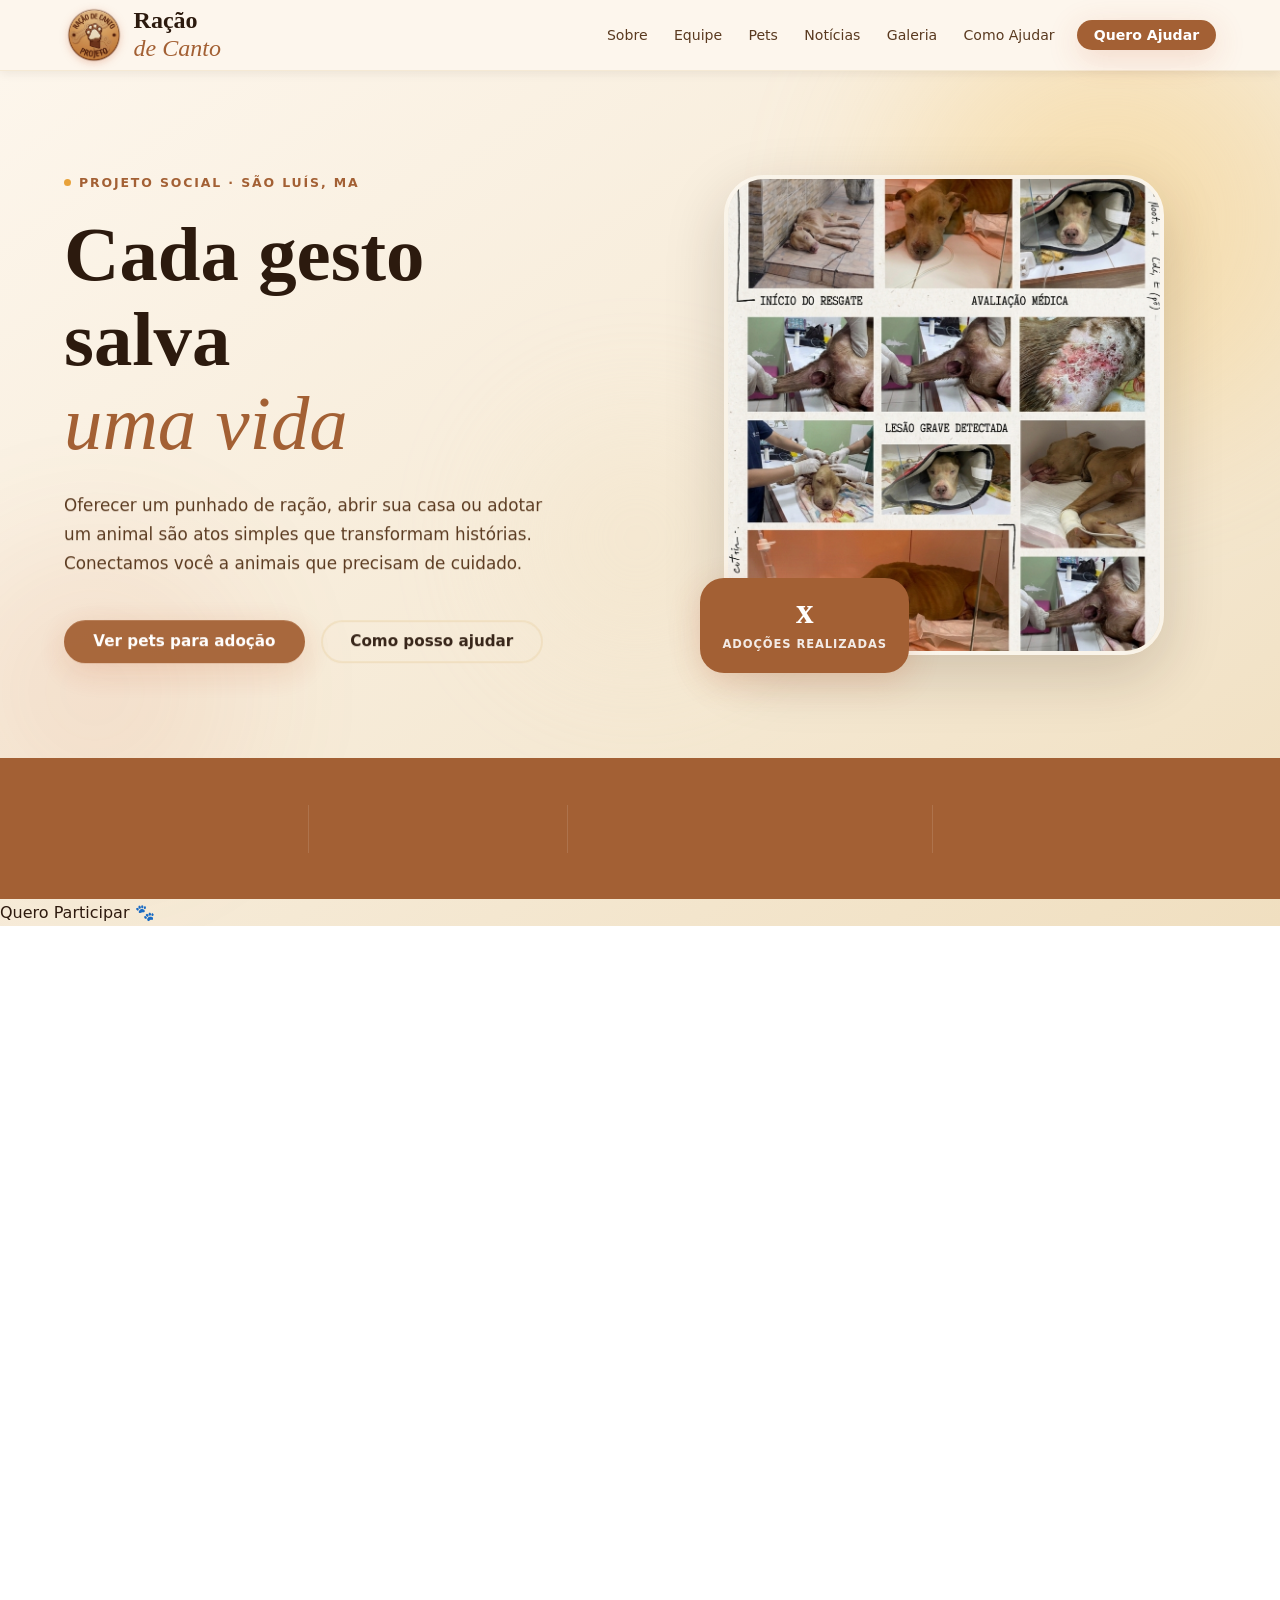
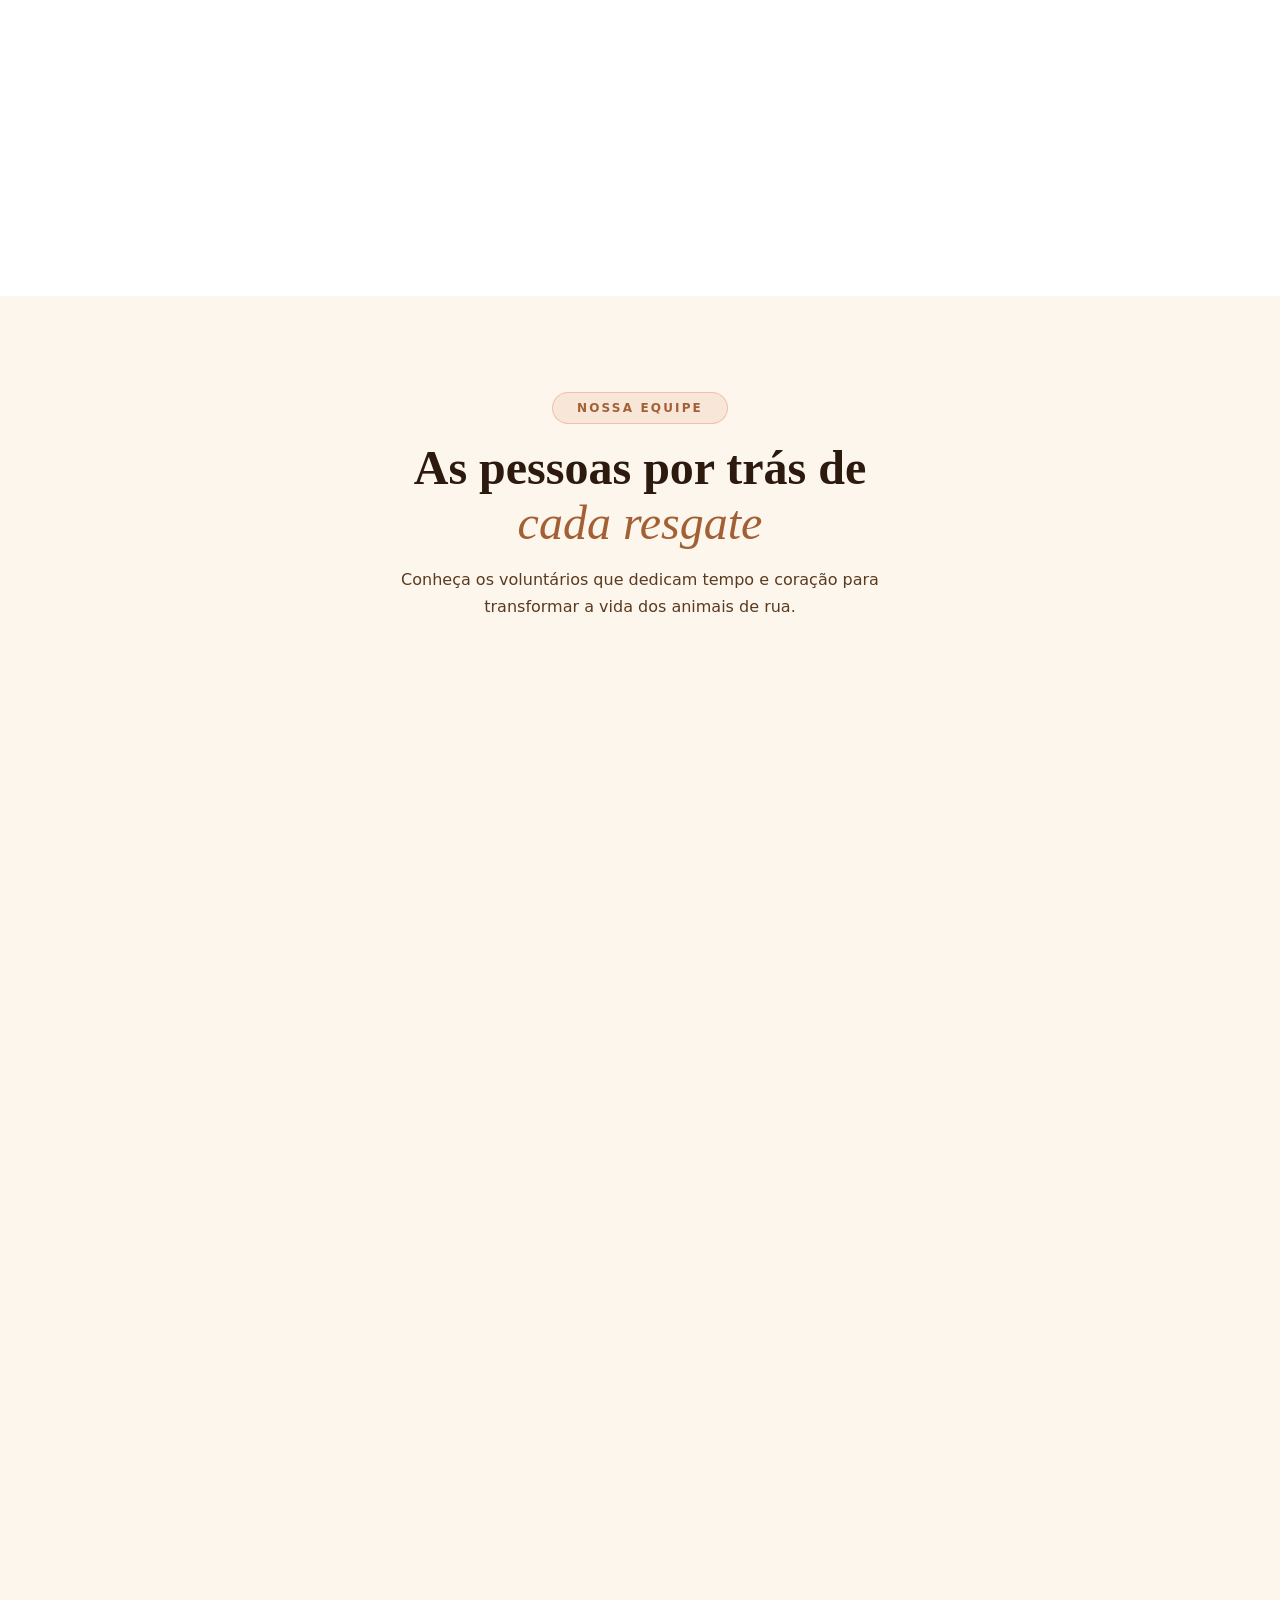
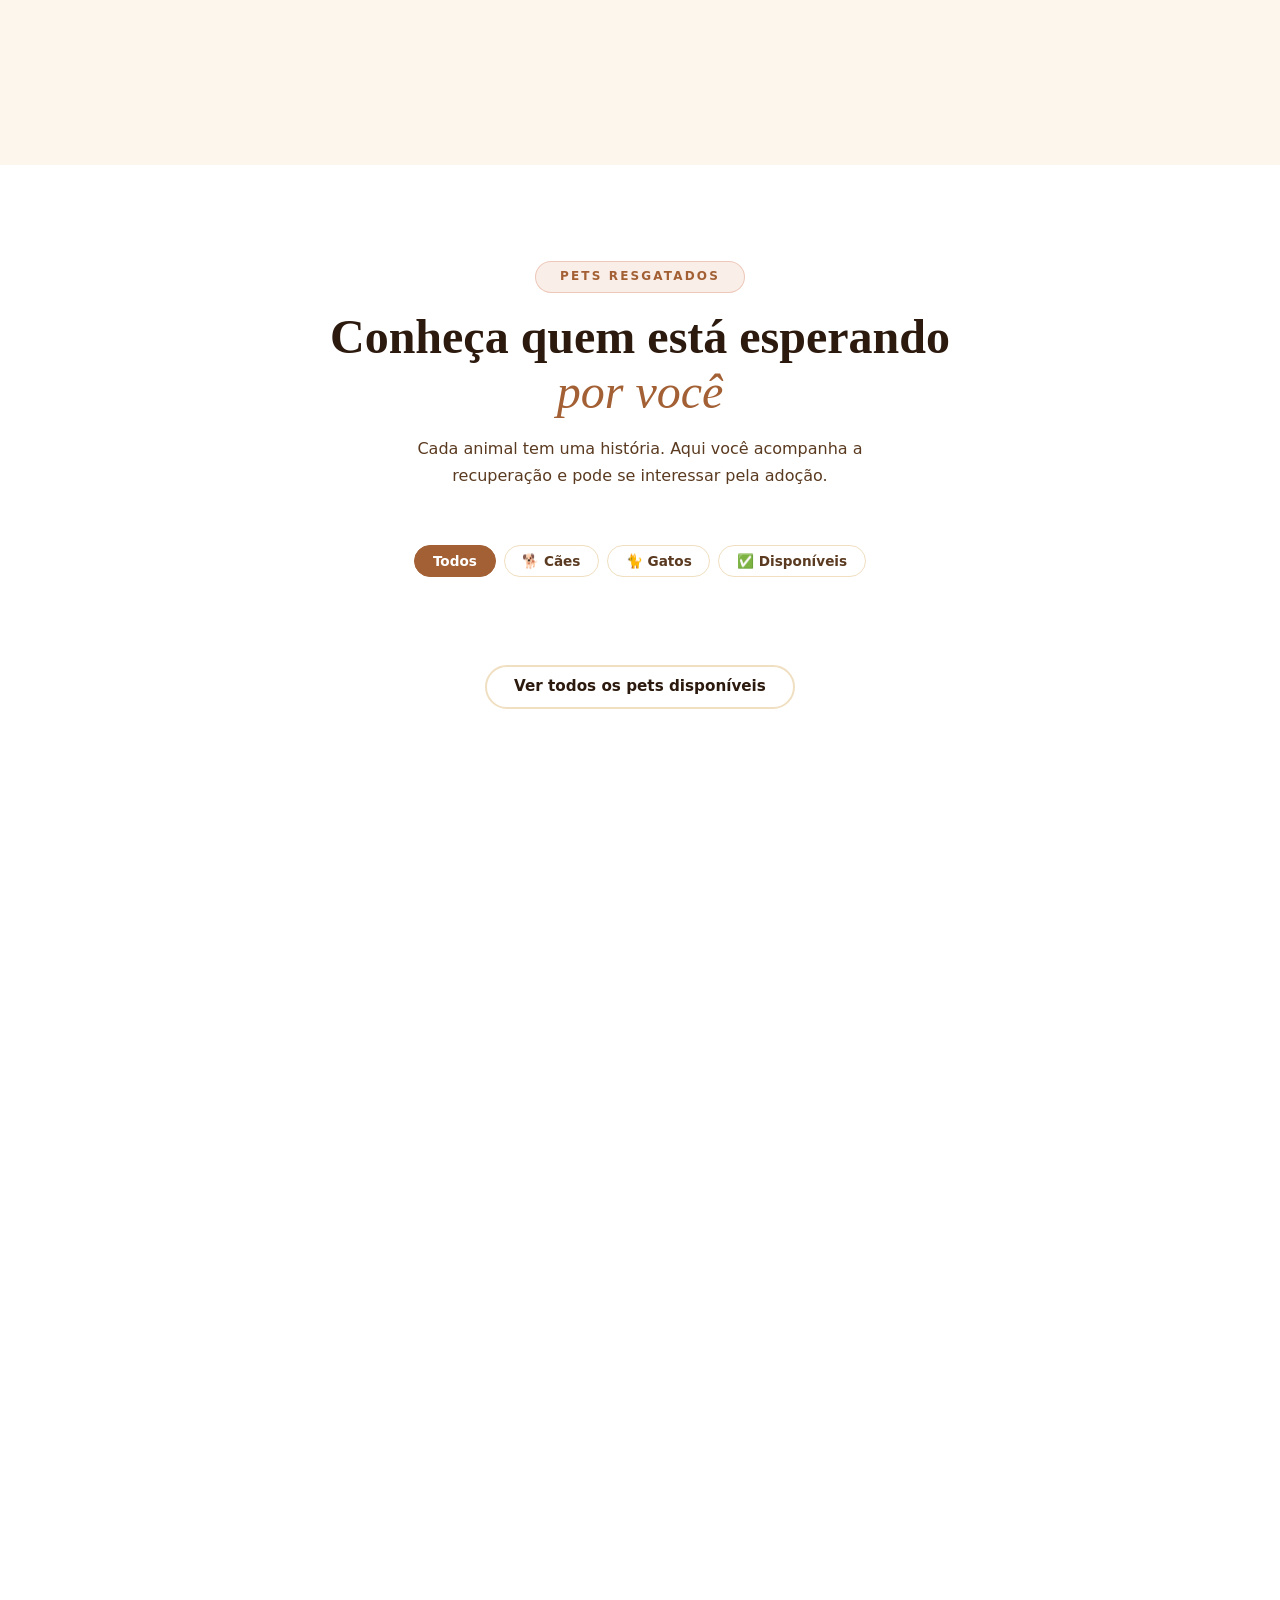
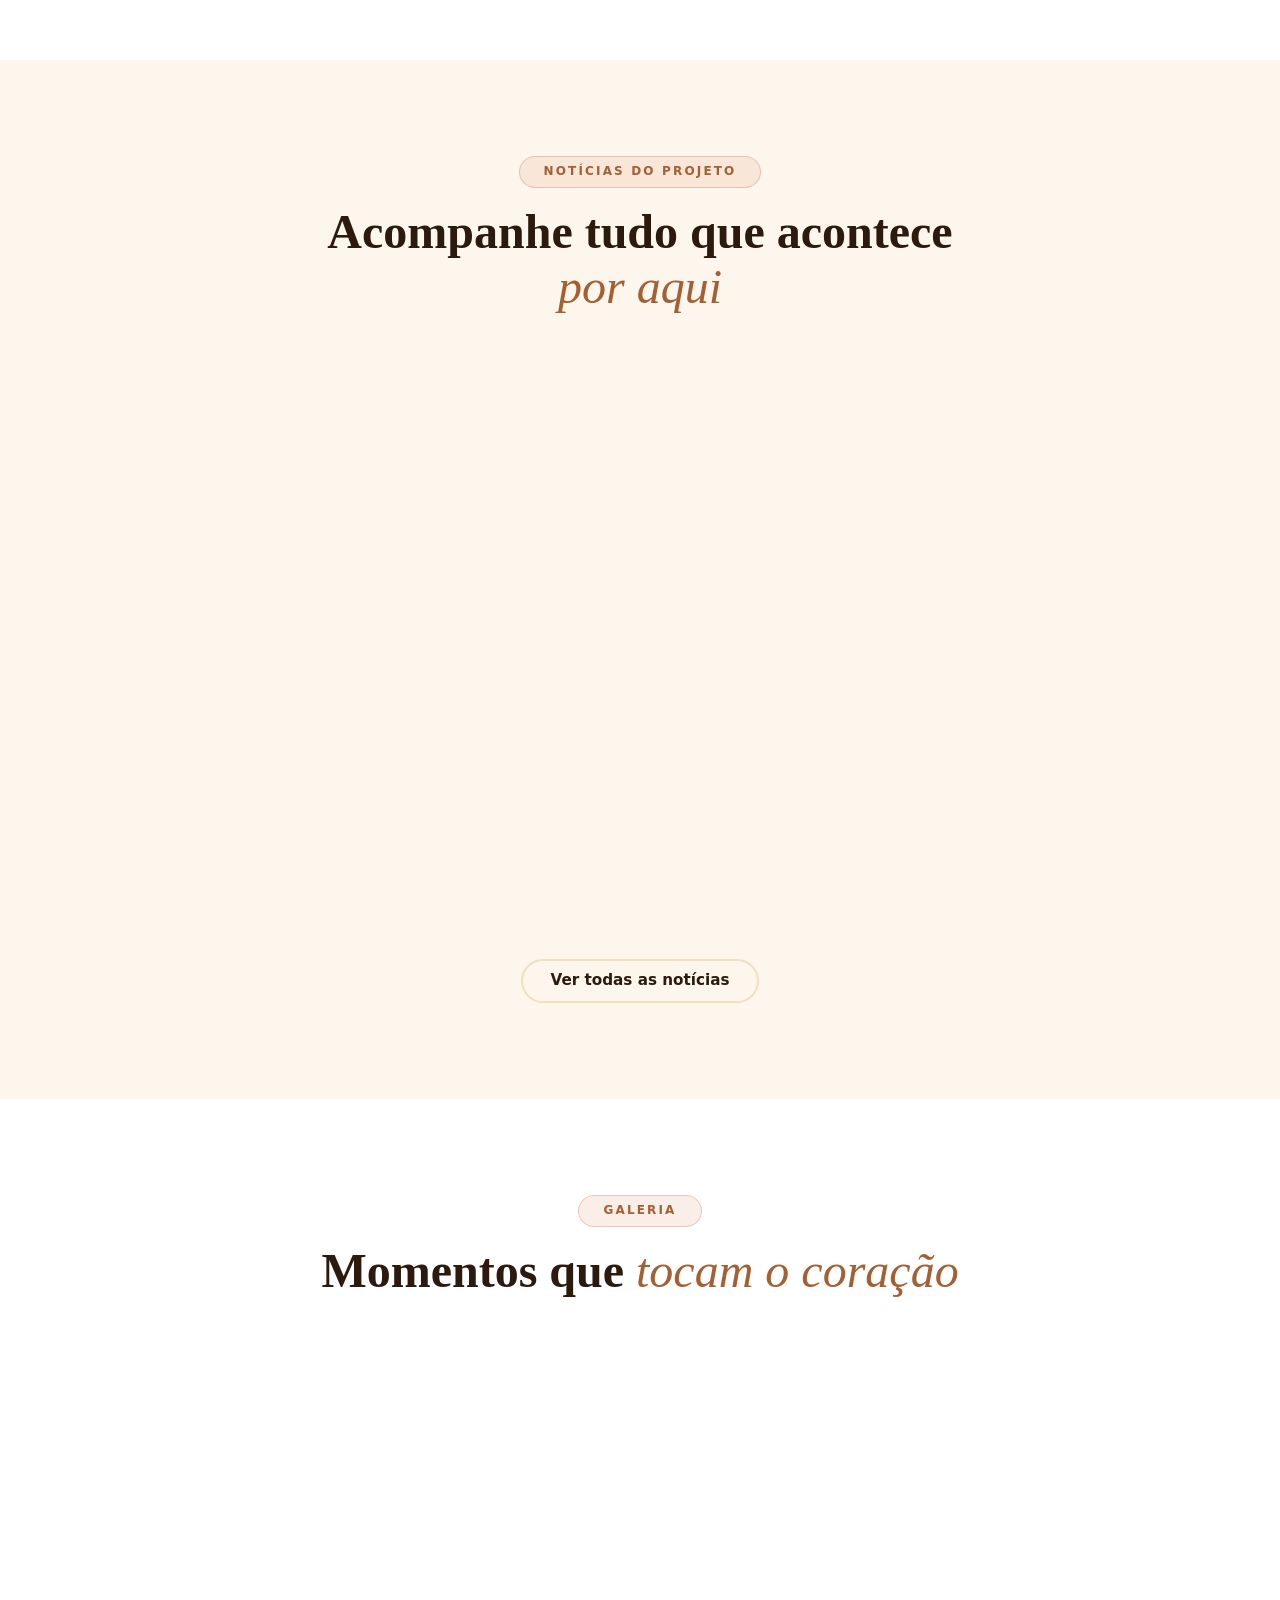
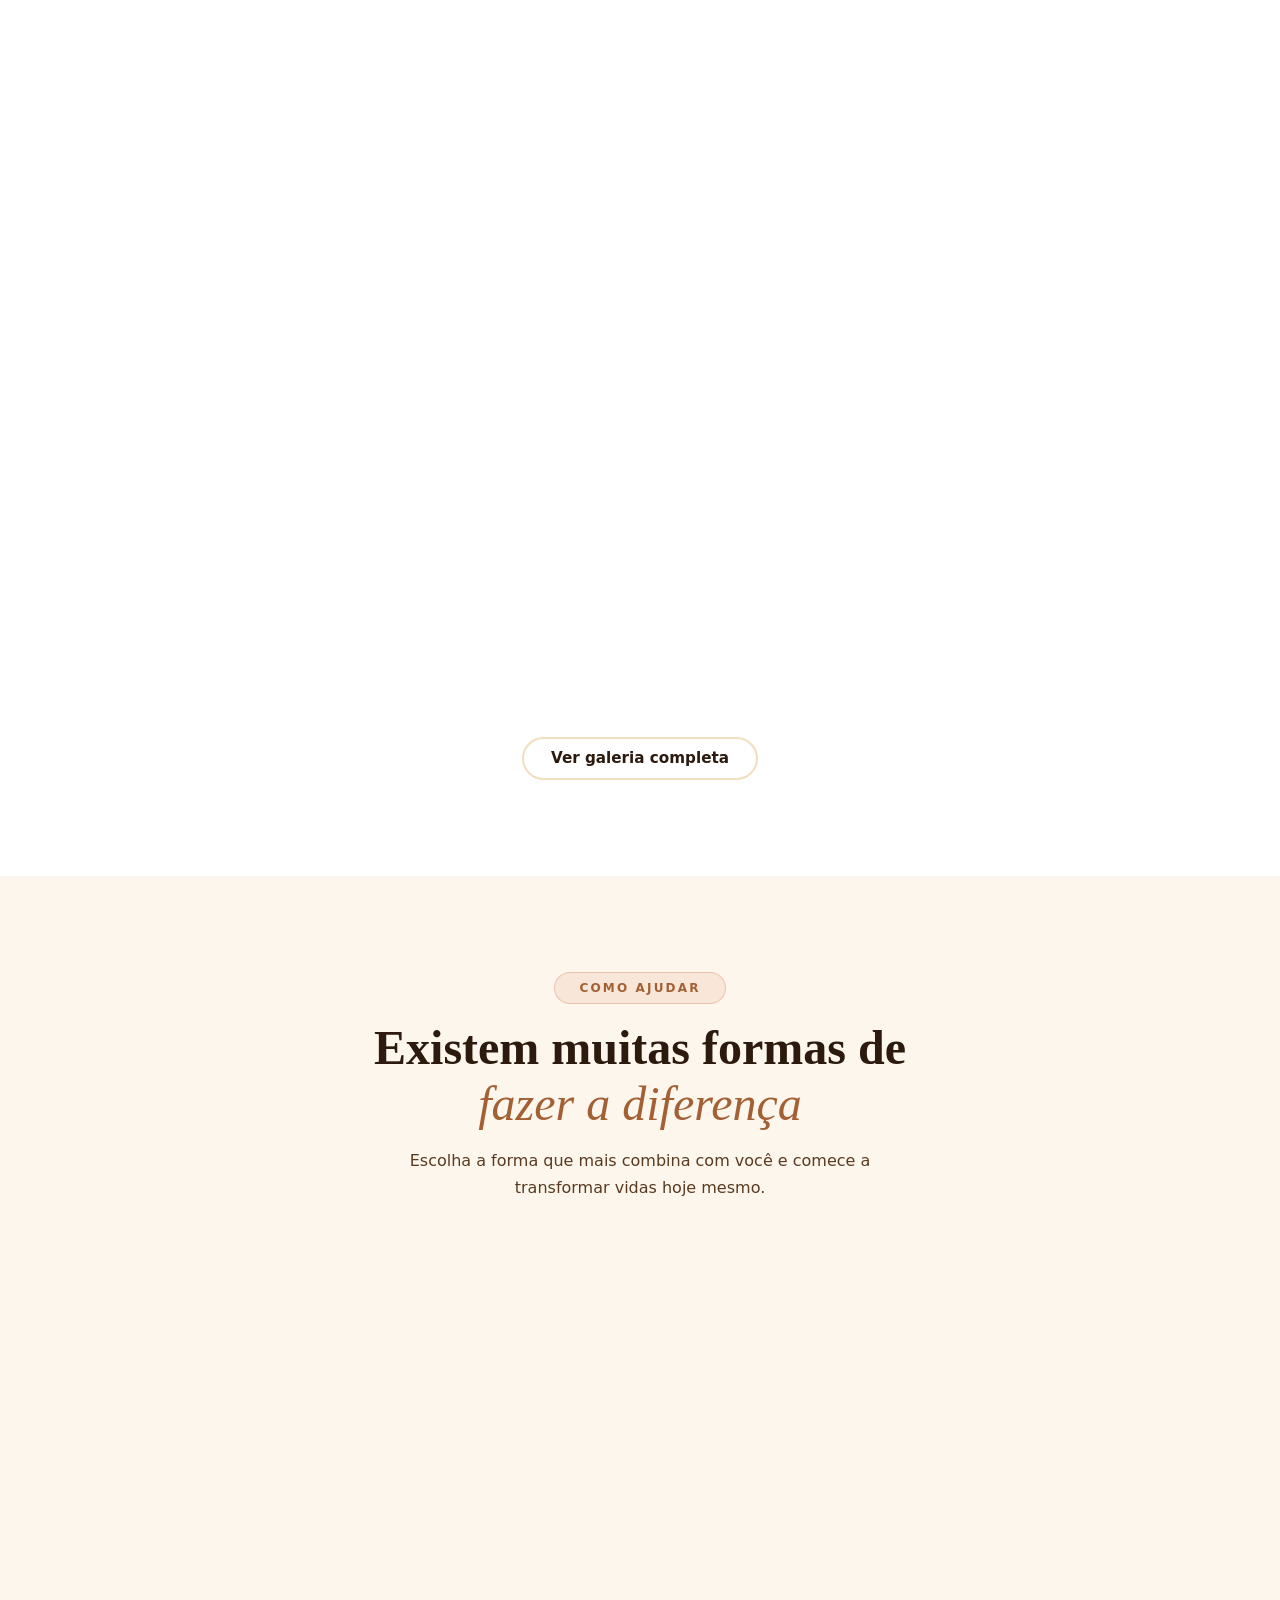
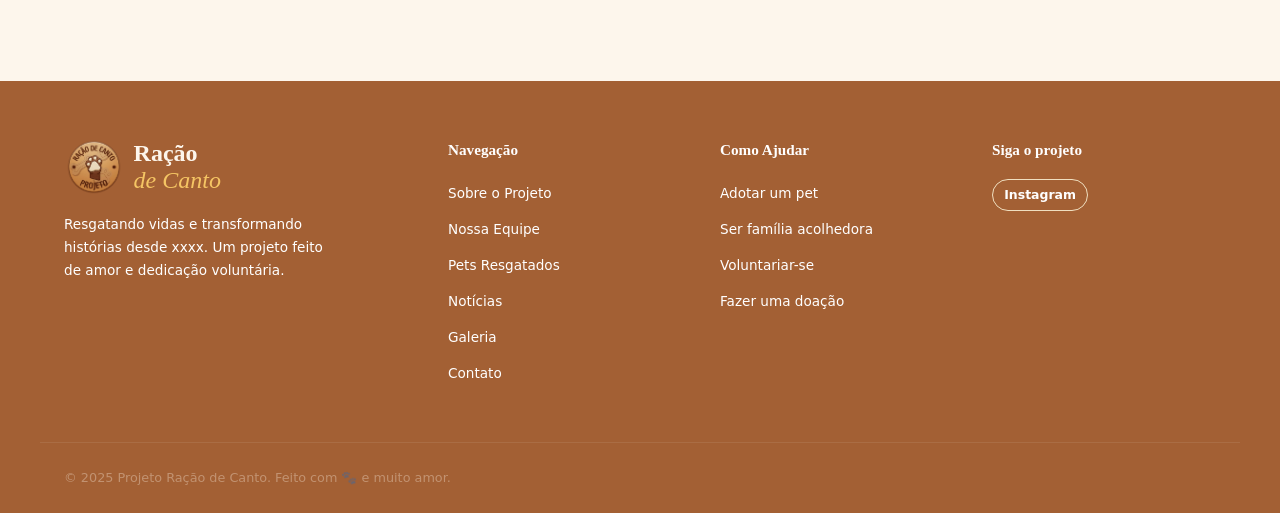
==== Ração de Canto/index.html @ 5360e0c0 "Adição página Rifas" ====
<!doctype html>
<html lang="pt-BR">
  <head>
    <meta charset="UTF-8" />
    <meta name="viewport" content="width=device-width, initial-scale=1.0" />
    <meta
      name="description"
      content="Projeto Ração de Canto — resgatando vidas, um pet de cada vez. Acompanhe os animais resgatados e saiba como ajudar."
    />
    <title>Ração de Canto — Resgatando Vidas</title>

    <meta
      http-equiv="Content-Security-Policy"
      content="
      default-src 'self';
      script-src  'self';
      style-src   'self' https://fonts.googleapis.com;
      font-src    https://fonts.gstatic.com;
      img-src     'self' data: blob:;
      connect-src 'none';
      object-src  'none';
      base-uri    'self';
      form-action 'self';
    "
    />
    <meta http-equiv="X-Frame-Options" content="DENY" />
    <meta http-equiv="X-Content-Type-Options" content="nosniff" />
    <meta name="referrer" content="strict-origin-when-cross-origin" />

    <link rel="preconnect" href="https://fonts.googleapis.com" />
    <link rel="preconnect" href="https://fonts.gstatic.com" crossorigin />
    <link
      href="https://fonts.googleapis.com/css2?family=Fraunces:ital,opsz,wght@0,9..144,300;0,9..144,700;0,9..144,900;1,9..144,700&family=Nunito:wght@300;400;500;600;700&display=swap"
      rel="stylesheet"
    />
    <link rel="stylesheet" href="/Ração de Canto/css/Style.css" />
  </head>
  <body>
    <!-- HEADER -->
    <header class="site-header" id="site-header">
      <div class="container header-inner">
        <a href="#inicio" class="logo" aria-label="Ração de Canto — início">
         <img src="/Ração de Canto/assets/images/Logo.png" alt="" class="logo-paw">
          <span class="logo-text">Ração<em>de Canto</em></span>
        </a>

        <nav
          class="nav-primary"
          id="nav-primary"
          aria-label="Navegação principal"
        >
          <ul class="nav-list">
            <li><a href="#sobre" class="nav-link">Sobre</a></li>
            <li><a href="#equipe" class="nav-link">Equipe</a></li>
            <li><a href="#pets" class="nav-link">Pets</a></li>
            <li><a href="#noticias" class="nav-link">Notícias</a></li>
            <li><a href="#galeria" class="nav-link">Galeria</a></li>
            <li><a href="#ajudar" class="nav-link">Como Ajudar</a></li>
            <li>
              <a href="https://wa.link/9vu6ym" class="nav-link nav-link--cta">Quero Ajudar</a>
            </li>
          </ul>
        </nav>

        <button
          class="nav-toggle"
          aria-label="Abrir menu"
          aria-expanded="false"
          aria-controls="nav-primary"
        >
          <span></span><span></span><span></span>
        </button>
      </div>
    </header>

    <main>
      <!-- HERO -->
      <section class="hero" id="inicio" aria-labelledby="hero-title">
        <div class="hero-bg-shapes" aria-hidden="true">
          <div class="bg-blob bg-blob--1"></div>
          <div class="bg-blob bg-blob--2"></div>
          <div class="bg-blob bg-blob--3"></div>
        </div>

        <div class="container hero-layout">
          <div class="hero-text">
            <span class="hero-eyebrow">
              <span class="eyebrow-dot" aria-hidden="true"></span>
              Projeto Social · São Luís, MA
            </span>
            <h1 class="hero-title" id="hero-title">
              Cada gesto<br />salva <em>uma vida</em>
            </h1>
            <p class="hero-desc">
              Oferecer um punhado de ração, abrir sua casa ou adotar um animal
              são atos simples que transformam histórias. Conectamos você a
              animais que precisam de cuidado.
            </p>
            <div class="hero-actions">
              <a href="#pets" class="btn btn--primary">Ver pets para adoção</a>
              <a href="#ajudar" class="btn btn--outline">Como posso ajudar</a>
            </div>
          </div>

          <div class="hero-visual" aria-hidden="true">
            <div class="hero-img-frame">
              <img
                src="/Ração de Canto/assets/images/Pet/Fiel.png"
                alt=""
                class="hero-img"
                role="presentation"
              />
              <div class="hero-img-badge">
                <span class="badge-number">x</span>
                <span class="badge-label">adoções realizadas</span>
              </div>
            </div>
          </div>
        </div>

        <div class="hero-stats-bar">
          <div
            class="container stats-row"
            role="list"
            aria-label="Estatísticas do projeto"
          >
            <div class="stat-item" role="listitem">
              <span class="stat-number" data-value="x">x</span>
              <span class="stat-label">Resgatados</span>
            </div>
            <div class="stat-sep" aria-hidden="true"></div>
            <div class="stat-item" role="listitem">
              <span class="stat-number" data-value="x">x</span>
              <span class="stat-label">Adotados</span>
            </div>
            <div class="stat-sep" aria-hidden="true"></div>
            <div class="stat-item" role="listitem">
              <span class="stat-number" data-value="x">x</span>
              <span class="stat-label">Famílias acolhedoras</span>
            </div>
            <div class="stat-sep" aria-hidden="true"></div>
            <div class="stat-item" role="listitem">
              <span class="stat-number" data-value="x">x</span>
              <span class="stat-label">Anos de projeto</span>
            </div>
          </div>
        </div>
        <a href="/Ração de Canto/raffle/index.html" 
   style="
     display: inline-block;
     background: #a36034;
     color: #ffffff;
     padding: 0.8em 1.6em;
     border-radius: 999px;
     font-family: sans-serif;
     font-size: 0.95rem;
     font-weight: 700;
     text-decoration: none;
     text-align: center;
     box-shadow: 0 4px 14px rgba(163, 96, 52, 0.35);
     transition: all 0.2s ease;
   "
   onmouseover="this.style.transform='translateY(-2px)'; this.style.boxShadow='0 6px 18px rgba(163, 96, 52, 0.45)'"
   onmouseout="this.style.transform='translateY(0)'; this.style.boxShadow='0 4px 14px rgba(163, 96, 52, 0.35)'"
>
  Quero Participar 🐾
</a>
      </section>

      <!-- SOBRE -->
      <section class="sobre section" id="sobre" aria-labelledby="sobre-titulo">
        <div class="container sobre-grid">
          <div class="sobre-media" aria-hidden="true">
            <div class="media-stack">
              <div class="media-card media-card--main">
                <img
                  src="/Ração de Canto/assets/images/Pet/Galeria/Fiel repousando.jpeg"
                  alt=""
                  role="presentation"
                  class="media-img"
                />
              </div>
              <div class="media-card media-card--secondary">
                <img
                  src="/Ração de Canto/assets/images/Pet/Galeria/Fiel de protetor de pescoço.jpeg"
                  alt=""
                  role="presentation"
                  class="media-img"
                />
              </div>
              <div class="media-float-badge">
                <span>🐾</span>
                <span>Desde xxxx</span>
              </div>
            </div>
          </div>

          <div class="sobre-content">
            <span class="section-label mobile">Sobre o Projeto</span>
            <h2 class="section-title" id="sobre-titulo">
              Nascemos de um canto da rua,<br /><em>crescemos pelo amor</em>
            </h2>
            <p class="sobre-text">
              O Ração de Canto surgiu em xxxx quando um grupo de jovens
              começou a alimentar animais abandonados nas ruas de São Luís. Com
              o tempo, o cuidado foi além da ração: vieram os resgates, os
              tratamentos veterinários e as campanhas de adoção.
            </p>

            <ul class="valores-list" aria-label="Nossos valores">
              <li class="valor-item">
                <div class="valor-icon" aria-hidden="true">🩺</div>
                <div>
                  <strong>Saúde em primeiro lugar</strong>
                  <p>
                    Todos os animais recebem vacinas, vermifugação e castração
                    antes da adoção.
                  </p>
                </div>
              </li>
              <li class="valor-item">
                <div class="valor-icon" aria-hidden="true">🏡</div>
                <div>
                  <strong>Adoção responsável</strong>
                  <p>
                    Triagem cuidadosa e acompanhamento pós-adoção por 30 dias.
                  </p>
                </div>
              </li>
              <li class="valor-item">
                <div class="valor-icon" aria-hidden="true">🤝</div>
                <div>
                  <strong>Comunidade unida</strong>
                  <p>
                    Trabalhamos junto à vizinhança para criar uma cultura de
                    respeito animal.
                  </p>
                </div>
              </li>
            </ul>
          </div>
        </div>
      </section>

      <!-- EQUIPE -->
      <section
        class="equipe section section--warm"
        id="equipe"
        aria-labelledby="equipe-titulo"
      >
        <div class="container">
          <header class="section-header">
            <span class="section-label">Nossa Equipe</span>
            <h2 class="section-title" id="equipe-titulo">
              As pessoas por trás de<br /><em>cada resgate</em>
            </h2>
            <p class="section-subtitle">
              Conheça os voluntários que dedicam tempo e coração para
              transformar a vida dos animais de rua.
            </p>
          </header>

          <div class="equipe-grid">
            <article class="membro-card">
              <div class="membro-img-wrap">
                <img
                  src="/Ração de Canto/assets/images/Members/Yasmin.jpg"
                  alt="Foto de Yasmin"
                  class="membro-img"
                />
                <div class="membro-role-tag">Fundadora &amp; Coordenadora</div>
              </div>
              <div class="membro-body">
                <h3 class="membro-nome">Yasmin Valéria</h3>
                <div class="membro-meta-row">
                  <span class="membro-chip">x anos</span>
                  <span class="membro-chip">x anos no projeto</span>
                </div>
                <p class="membro-historia">
                  Lorem ipsum dolor sit amet consectetur, adipisicing elit. Odit corporis perferendis maiores expedita.
                </p>
              </div>
            </article>

            <article class="membro-card">
              <div class="membro-img-wrap">
                <img
                  src="/Ração de Canto/assets/images/Members/Foto - Juan.png"
                  alt="Foto de Juan "
                  class="membro-img"
                />
                <div class="membro-role-tag">Papel no projeto</div>
              </div>
              <div class="membro-body">
                <h3 class="membro-nome">Juan</h3>
                <div class="membro-meta-row">
                  <span class="membro-chip">x anos</span>
                  <span class="membro-chip">x anos no projeto</span>
                </div>
                <p class="membro-historia">
                  Lorem ipsum dolor sit amet consectetur, adipisicing elit. Odit corporis perferendis maiores expedita.
                </p>
              </div>
            </article>

            <article class="membro-card">
              <div class="membro-img-wrap">
                <img
                  src="/Ração de Canto/assets/images/Members/Juliana Campelo.jpg"
                  alt="Foto de Juliana Campêlo"
                  class="membro-img"
                />
                <div class="membro-role-tag">Papel no projeto</div>
              </div>
              <div class="membro-body">
                <h3 class="membro-nome">Juliana Campêlo</h3>
                <div class="membro-meta-row">
                  <span class="membro-chip">x anos</span>
                  <span class="membro-chip">x anos no projeto</span>
                </div>
                <p class="membro-historia">
                  Lorem ipsum dolor sit amet consectetur, adipisicing elit. Odit corporis perferendis maiores expedita.
                </p>
              </div>
            </article>

            <article class="membro-card">
              <div class="membro-img-wrap">
                <img
                  src="/Ração de Canto/assets/images/Members/Foto - Kauan - Dev.jpg"
                  alt="Foto de Kauan"
                  class="membro-img"
                />
                <div class="membro-role-tag">
                  Papel no projeto
                </div>
              </div>
              <div class="membro-body">
                <h3 class="membro-nome">Kauan Barateli</h3>
                <div class="membro-meta-row">
                  <span class="membro-chip">23 anos</span>
                  <span class="membro-chip">2 meses no projeto</span>
                </div>
                <p class="membro-historia">
                  Lorem ipsum dolor sit amet consectetur, adipisicing elit. Odit corporis perferendis maiores expedita.
                </p>
              </div>
            </article>
          </div>
        </div>
      </section>

      <!-- PETS -->
      <section class="pets section" id="pets" aria-labelledby="pets-titulo">
        <div class="container">
          <header class="section-header">
            <span class="section-label">Pets Resgatados</span>
            <h2 class="section-title" id="pets-titulo">
              Conheça quem está esperando<br /><em>por você</em>
            </h2>
            <p class="section-subtitle">
              Cada animal tem uma história. Aqui você acompanha a recuperação e
              pode se interessar pela adoção.
            </p>
          </header>

          <div
            class="pets-filter"
            role="group"
            aria-label="Filtrar por espécie"
          >
            <button class="filter-btn filter-btn--active" data-filter="todos">
              Todos
            </button>
            <button class="filter-btn" data-filter="caes">🐕 Cães</button>
            <button class="filter-btn" data-filter="gatos">🐈 Gatos</button>
            <button class="filter-btn" data-filter="disponiveis">
              ✅ Disponíveis
            </button>
          </div>

          <ul class="pets-grid" aria-label="Lista de pets">
            <li class="pet-card" data-especie="caes" data-status="disponivel">
              <div class="pet-img-wrap">
                <img
                  src="/Ração de Canto/assets/images/Pet/Foto Pétala.png"
                  alt="Tobias, cão disponível para adoção"
                  class="pet-img"
                />
                <span class="pet-badge pet-badge--disponivel">Disponível</span>
              </div>
              <div class="pet-body">
                <div class="pet-header-row">
                  <h3 class="pet-name">Pétala</h3>
                  <span class="pet-emoji" aria-hidden="true">🐕</span>
                </div>
                <dl class="pet-meta">
                  <div>
                    <dt>Raça</dt>
                    <dd>Pitbull</dd>
                  </div>
                  <div>
                    <dt>Idade</dt>
                    <dd>~5 anos</dd>
                  </div>
                  <div>
                    <dt>Resgatado</dt>
                    <dd>Jan 2025</dd>
                  </div>
                </dl>
                <p class="pet-story">
                  Essa é a Pétala, uma cachorrinha de 4 anos cheia de amor para dar! 
                  <br>
                  <br>
                  Ela já é castrada, vacinada e super dócil, só precisa de um lar temporário ou, melhor ainda, uma adoção responsável e cheia de carinho! 
                  <br>
                  <br>
                  Ela tem leishmaniose, mas isso não impede que ela tenha uma vida normal. A doença é tratável e, com a medicação diária que ela toma super bem junto com a ração, Pétala pode viver feliz e saudável! 
                  <br>
                  <br>
                  Ela não se dá bem com gatos, mas, tirando isso, é uma companheira incrível, tranquila e que só quer amor e atenção!
                </p>
                <a href="https://wa.link/9vu6ym" class="btn btn--primary btn--small"
                  >Quero adotar</a
                >
              </div>
            </li>
<!--
            <li class="pet-card" data-especie="gatos" data-status="acolhimento">
              <div class="pet-img-wrap">
                <img
                  src="broken-image.jpg"
                  alt="Mimi, gata em acolhimento"
                  class="pet-img"
                />
                <span class="pet-badge pet-badge--acolhimento"
                  >Em acolhimento</span
                >
              </div>
              <div class="pet-body">
                <div class="pet-header-row">
                  <h3 class="pet-name">Mimi</h3>
                  <span class="pet-emoji" aria-hidden="true">🐈</span>
                </div>
                <dl class="pet-meta">
                  <div>
                    <dt>Raça</dt>
                    <dd>Siamesa mix</dd>
                  </div>
                  <div>
                    <dt>Idade</dt>
                    <dd>~4 anos</dd>
                  </div>
                  <div>
                    <dt>Resgatada</dt>
                    <dd>Fev 2025</dd>
                  </div>
                </dl>
                <p class="pet-story">
                  Mimi foi resgatada de um apartamento abandonado com mais cinco
                  gatos. Está em tratamento e em breve estará pronta para
                  adoção.
                </p>
                <a href="#contato" class="btn btn--outline btn--small"
                  >Acompanhar</a
                >
              </div>
            </li>

            <li class="pet-card" data-especie="caes" data-status="disponivel">
              <div class="pet-img-wrap">
                <img
                  src="broken-image.jpg"
                  alt="Pitanga, cadela disponível para adoção"
                  class="pet-img"
                />
                <span class="pet-badge pet-badge--disponivel">Disponível</span>
              </div>
              <div class="pet-body">
                <div class="pet-header-row">
                  <h3 class="pet-name">Pitanga</h3>
                  <span class="pet-emoji" aria-hidden="true">🐕</span>
                </div>
                <dl class="pet-meta">
                  <div>
                    <dt>Raça</dt>
                    <dd>Pitbull mix</dd>
                  </div>
                  <div>
                    <dt>Idade</dt>
                    <dd>~3 anos</dd>
                  </div>
                  <div>
                    <dt>Resgatada</dt>
                    <dd>Mar 2025</dd>
                  </div>
                </dl>
                <p class="pet-story">
                  Pitanga passou por cirurgia e se recuperou muito bem. É dócil,
                  ama crianças e adora brincar.
                </p>
                <a href="#contato" class="btn btn--primary btn--small"
                  >Quero adotar</a
                >
              </div>
            </li>

            <li class="pet-card" data-especie="gatos" data-status="adotado">
              <div class="pet-img-wrap">
                <img
                  src="broken-image.jpg"
                  alt="Freud, gato adotado"
                  class="pet-img"
                />
                <span class="pet-badge pet-badge--adotado">Adotado 🎉</span>
              </div>
              <div class="pet-body">
                <div class="pet-header-row">
                  <h3 class="pet-name">Freud</h3>
                  <span class="pet-emoji" aria-hidden="true">🐈</span>
                </div>
                <dl class="pet-meta">
                  <div>
                    <dt>Raça</dt>
                    <dd>Persa mix</dd>
                  </div>
                  <div>
                    <dt>Idade</dt>
                    <dd>~6 anos</dd>
                  </div>
                  <div>
                    <dt>Adotado</dt>
                    <dd>Abr 2025</dd>
                  </div>
                </dl>
                <p class="pet-story">
                  Freud ficou 4 meses em acolhimento. Encontrou uma família
                  incrível e hoje manda fotos todo mês.
                </p>
                <a href="#noticias" class="btn btn--outline btn--small"
                  >Ver história</a
                >
              </div>
            </li>

            <li class="pet-card" data-especie="caes" data-status="acolhimento">
              <div class="pet-img-wrap">
                <img
                  src="broken-image.jpg"
                  alt="Bolinha, cão em acolhimento"
                  class="pet-img"
                />
                <span class="pet-badge pet-badge--acolhimento"
                  >Em acolhimento</span
                >
              </div>
              <div class="pet-body">
                <div class="pet-header-row">
                  <h3 class="pet-name">Bolinha</h3>
                  <span class="pet-emoji" aria-hidden="true">🐕</span>
                </div>
                <dl class="pet-meta">
                  <div>
                    <dt>Raça</dt>
                    <dd>Lhasa mix</dd>
                  </div>
                  <div>
                    <dt>Idade</dt>
                    <dd>~1 ano</dd>
                  </div>
                  <div>
                    <dt>Resgatado</dt>
                    <dd>Mai 2025</dd>
                  </div>
                </dl>
                <p class="pet-story">
                  Filhote resgatado durante uma chuva forte. Está crescendo
                  feliz na casa da família acolhedora.
                </p>
                <a href="#contato" class="btn btn--outline btn--small"
                  >Acompanhar</a
                >
              </div>
            </li>

            <li class="pet-card" data-especie="gatos" data-status="disponivel">
              <div class="pet-img-wrap">
                <img
                  src="broken-image.jpg"
                  alt="Nina, gata disponível para adoção"
                  class="pet-img"
                />
                <span class="pet-badge pet-badge--disponivel">Disponível</span>
              </div>
              <div class="pet-body">
                <div class="pet-header-row">
                  <h3 class="pet-name">Nina</h3>
                  <span class="pet-emoji" aria-hidden="true">🐈</span>
                </div>
                <dl class="pet-meta">
                  <div>
                    <dt>Raça</dt>
                    <dd>SRD</dd>
                  </div>
                  <div>
                    <dt>Idade</dt>
                    <dd>~5 anos</dd>
                  </div>
                  <div>
                    <dt>Resgatada</dt>
                    <dd>Jun 2025</dd>
                  </div>
                </dl>
                <p class="pet-story">
                  Nina é tímida, mas muito carinhosa com quem conquista sua
                  confiança. Ideal para um lar tranquilo.
                </p>
                <a href="#contato" class="btn btn--primary btn--small"
                  >Quero adotar</a
                >
              </div>
            </li>
          </ul>
-->
          <div class="section-footer">
            <a href="#contato" class="btn btn--outline"
              >Ver todos os pets disponíveis</a
            >
          </div>
        </div>
      </section>

      <!-- NOTÍCIAS -->
      <section
        class="noticias section section--warm"
        id="noticias"
        aria-labelledby="noticias-titulo"
      >
        <div class="container">
          <header class="section-header">
            <span class="section-label">Notícias do Projeto</span>
            <h2 class="section-title" id="noticias-titulo">
              Acompanhe tudo que acontece<br /><em>por aqui</em>
            </h2>
          </header>

          <div class="noticias-grid">
            <article class="noticia-card noticia-card--destaque">
              <div class="noticia-img-wrap">
                <img
                  src="broken-image.jpg"
                  alt="Feira de adoção de junho de 2025"
                  class="noticia-img"
                />
                <span class="noticia-tag">Evento</span>
              </div>
              <div class="noticia-body">
                <time class="noticia-data" datetime="2025-06-14"
                  >14 de junho de 2025</time
                >
                <h3 class="noticia-titulo">
                  Feira de Adoção de Junho reuniu mais de 300 pessoas e resultou
                  em 18 adoções
                </h3>
                <p class="noticia-resumo">
                  O evento realizado na Praça Central foi um sucesso! Com
                  música, food trucks pet-friendly e muito amor, 18 animais
                  encontraram seus lares definitivos em um único dia.
                </p>
                <a href="#" class="noticia-link"
                  >Leia mais <span aria-hidden="true">→</span></a
                >
              </div>
            </article>

            <div class="noticias-secundarias">
              <article class="noticia-card noticia-card--mini">
                <div class="noticia-img-wrap">
                  <img
                    src="broken-image.jpg"
                    alt="Castração em massa"
                    class="noticia-img"
                  />
                  <span class="noticia-tag">Saúde</span>
                </div>
                <div class="noticia-body">
                  <time class="noticia-data" datetime="2025-05-28"
                    >28 mai 2025</time
                  >
                  <h3 class="noticia-titulo">
                    Mutirão de castração atende 40 animais em um fim de semana
                  </h3>
                  <a href="#" class="noticia-link"
                    >Leia mais <span aria-hidden="true">→</span></a
                  >
                </div>
              </article>

              <article class="noticia-card noticia-card--mini">
                <div class="noticia-img-wrap">
                  <img
                    src="broken-image.jpg"
                    alt="Voluntária com cachorro"
                    class="noticia-img"
                  />
                  <span class="noticia-tag">Voluntariado</span>
                </div>
                <div class="noticia-body">
                  <time class="noticia-data" datetime="2025-05-10"
                    >10 mai 2025</time
                  >
                  <h3 class="noticia-titulo">
                    Conheça Maria, a voluntária que acolheu 12 pets em dois anos
                  </h3>
                  <a href="#" class="noticia-link"
                    >Leia mais <span aria-hidden="true">→</span></a
                  >
                </div>
              </article>

              <article class="noticia-card noticia-card--mini">
                <div class="noticia-img-wrap">
                  <img
                    src="broken-image.jpg"
                    alt="Doação de ração"
                    class="noticia-img"
                  />
                  <span class="noticia-tag">Campanha</span>
                </div>
                <div class="noticia-body">
                  <time class="noticia-data" datetime="2025-04-22"
                    >22 abr 2025</time
                  >
                  <h3 class="noticia-titulo">
                    Campanha Dia da Terra arrecada 800 kg de ração para os
                    abrigos parceiros
                  </h3>
                  <a href="#" class="noticia-link"
                    >Leia mais <span aria-hidden="true">→</span></a
                  >
                </div>
              </article>
            </div>
          </div>

          <div class="section-footer">
            <a href="#" class="btn btn--outline">Ver todas as notícias</a>
          </div>
        </div>
      </section>

      <!-- GALERIA -->
      <section
        class="galeria section"
        id="galeria"
        aria-labelledby="galeria-titulo"
      >
        <div class="container">
          <header class="section-header">
            <span class="section-label">Galeria</span>
            <h2 class="section-title" id="galeria-titulo">
              Momentos que <em>tocam o coração</em>
            </h2>
          </header>

          <div class="galeria-grid">
            <figure class="galeria-item galeria-item--tall">
              <img
                src="/Ração de Canto/assets/images/Pet/Galeria/Foto Pétala.png"
                alt=""
                class="galeria-img"
                loading="lazy"
              />
            </figure>
            <figure class="galeria-item">
              <img
                src="/Ração de Canto/assets/images/Pet/Galeria/Fiel de protetor de pescoço.jpeg"
                alt=""
                class="galeria-img"
                loading="lazy"
              />
            </figure>
            <figure class="galeria-item">
              <img
                src="/Ração de Canto/assets/images/Pet/Galeria/Fiel descansando.jpg"
                alt=""
                class="galeria-img"
                loading="lazy"
              />
            </figure>
            <figure class="galeria-item galeria-item--wide">
              <img
                src="/Ração de Canto/assets/images/Pet/Galeria/Fiel repousando.jpeg"
                alt=""
                class="galeria-img"
                loading="lazy"
              />
            </figure>
            <figure class="galeria-item">
              <img
                src="/Ração de Canto/assets/images/Pet/Galeria/Foto Pétala - Descansando.jpg"
                alt=""
                class="galeria-img"
                loading="lazy"
              />
            </figure>
            <figure class="galeria-item">
              <img
                src="/Ração de Canto/assets/images/Pet/Galeria/Foto Pétala - Brincando.jpg"
                alt=""
                class="galeria-img"
                loading="lazy"
              />
            </figure>
          </div>

          <div class="section-footer">
            <a href="#" class="btn btn--outline">Ver galeria completa</a>
          </div>
        </div>
      </section>

      <!-- COMO AJUDAR -->
      <section
        class="ajudar section section--warm"
        id="ajudar"
        aria-labelledby="ajudar-titulo"
      >
        <div class="container">
          <header class="section-header">
            <span class="section-label">Como Ajudar</span>
            <h2 class="section-title" id="ajudar-titulo">
              Existem muitas formas de<br /><em>fazer a diferença</em>
            </h2>
            <p class="section-subtitle">
              Escolha a forma que mais combina com você e comece a transformar
              vidas hoje mesmo.
            </p>
          </header>

          <ul class="ajudar-grid">
            <li class="ajudar-card">
              <div class="ajudar-icon" aria-hidden="true">🏠</div>
              <h3 class="ajudar-card-title">Seja Família Acolhedora</h3>
              <p class="ajudar-card-text">
                Abra sua casa temporariamente para um pet em tratamento. Você
                oferece amor, nós cuidamos dos custos veterinários.
              </p>
              <a href="https://wa.link/9vu6ym" class="btn btn--primary btn--small"
                >Saiba como</a
              >
            </li>
            <li class="ajudar-card ajudar-card--featured">
              <div class="ajudar-icon" aria-hidden="true">💛</div>
              <h3 class="ajudar-card-title">Faça uma Doação</h3>
              <p class="ajudar-card-text">
                Sua contribuição financia ração, medicamentos, vacinas e
                cirurgias. Qualquer valor faz uma grande diferença.
              </p>
              <a href="https://wa.link/9vu6ym" class="btn btn--primary btn--small"
                >Doe agora</a
              >
            </li>
            <li class="ajudar-card">
              <div class="ajudar-icon" aria-hidden="true">🙋</div>
              <h3 class="ajudar-card-title">Voluntarie-se</h3>
              <p class="ajudar-card-text">
                Ajude nos resgates, eventos de adoção, transporte de animais ou
                nas redes sociais do projeto.
              </p>
              <a href="https://wa.link/9vu6ym" class="btn btn--primary btn--small"
                >Quero ajudar</a
              >
            </li>
            <li class="ajudar-card">
              <div class="ajudar-icon" aria-hidden="true">📣</div>
              <h3 class="ajudar-card-title">Divulgue</h3>
              <p class="ajudar-card-text">
                Compartilhe nossos posts, conte para amigos e ajude a encontrar
                lares para os pets que estão esperando.
              </p>
              <!-- <a href="#" class="btn btn--outline btn--small">Nossas redes</a> -->
            </li>
          </ul>
        </div>
      </section>
    </main>

    <!-- FOOTER -->
    <footer class="site-footer" role="contentinfo">
      <div class="container footer-grid">
        <div class="footer-brand">
          <a
            href="#inicio"
            class="logo logo--footer"
            aria-label="Ração de Canto — início"
          >
            <img src="/Ração de Canto/assets/images/Logo.png" alt="" class="logo-paw">
            <span class="logo-text">Ração<em>de Canto</em></span>
          </a>
          <p>
            Resgatando vidas e transformando histórias desde xxxx. Um projeto
            feito de amor e dedicação voluntária.
          </p>
        </div>

        <nav class="footer-nav" aria-label="Links rápidos">
          <h4 class="footer-heading">Navegação</h4>
          <ul>
            <li><a href="#sobre">Sobre o Projeto</a></li>
            <li><a href="#equipe">Nossa Equipe</a></li>
            <li><a href="#pets">Pets Resgatados</a></li>
            <li><a href="#noticias">Notícias</a></li>
            <li><a href="#galeria">Galeria</a></li>
            <li><a href="https://wa.link/9vu6ym">Contato</a></li>
          </ul>
        </nav>

        <div class="footer-ajudar">
          <h4 class="footer-heading">Como Ajudar</h4>
          <ul>
            <li><a href="https://wa.link/9vu6ym">Adotar um pet</a></li>
            <li><a href="https://wa.link/9vu6ym">Ser família acolhedora</a></li>
            <li><a href="https://wa.link/9vu6ym">Voluntariar-se</a></li>
            <li><a href="https://wa.link/9vu6ym">Fazer uma doação</a></li>
          </ul>
        </div>

        <div class="footer-social-col">
          <h4 class="footer-heading">Siga o projeto</h4>
          <div class="footer-social-links">
            <a
              href="https://www.instagram.com/racaodecanto/"
              class="social-btn social-btn--sm"
              rel="noopener noreferrer"
              >Instagram</a
            >
            <!--
            <a
              href="#"
              class="social-btn social-btn--sm"
              rel="noopener noreferrer"
              >Facebook</a
            >
            <a
              href="#"
              class="social-btn social-btn--sm"
              rel="noopener noreferrer"
              >TikTok</a
            >
            <a
              href="#"
              class="social-btn social-btn--sm"
              rel="noopener noreferrer"
              >YouTube</a
            >
            -->
          </div>
        </div>
      </div>

      <div class="footer-bottom">
        <div class="container footer-bottom-row">
          <p class="footer-copy">
            © 2025 Projeto Ração de Canto. Feito com 🐾 e muito amor.
          </p>
        </div>
      </div>
    </footer>

    <script src="/Ração de Canto/js/App.js" defer></script>
  </body>
</html>
---- Ração de Canto/css/Style.css ----
/* ============================================================
   RAÇÃO DE CANTO — Folha de Estilos Redesenhada
   Direção visual: Orgânica · Calorosa · Emocional
   Fontes: Fraunces (display) + Nunito (corpo)
   Paleta: Terracota quente + âmbar + creme · tons naturais
   ============================================================ */

/* ── VARIÁVEIS ──────────────────────────────────────────────── */
:root {
  /* Cores primárias */
  --terracota: #c85a2e;
  --terracota-escuro: #9e3f1a;
  --terracota-claro: #e07245;
  --ambar: #e8a23a;
  --ambar-claro: #f5c564;

  /* Tons de fundo */
  --creme: #fdf6ec;
  --creme-escuro: #f5e9d4;
  --creme-medio: #f0dfc0;
  --branco: #ffffff;

  /* Texto */
  --txt-escuro: #2c1a0e;
  --txt-medio: #5a3a20;
  --txt-leve: #8a6245;
  --txt-muted: #b08060;

  /* Estado / Feedback */
  --verde-adotado: #2d6a4f;
  --verde-claro: #52b788;
  --azul-acolhimento: #2563a8;
  --azul-claro: #60a5fa;
  --erro: #c0392b;

  /* Tipografia */
  --fonte-display: "Fraunces", Georgia, serif;
  --fonte-corpo: "Nunito", system-ui, sans-serif;

  /* Espacamentos */
  --s-xs: 0.5rem;
  --s-sm: 1rem;
  --s-md: 2rem;
  --s-lg: 3.5rem;
  --s-xl: 6rem;

  /* Radios */
  --r-sm: 6px;
  --r-md: 14px;
  --r-lg: 24px;
  --r-xl: 40px;
  --r-pill: 999px;

  /* Sombras */
  --shadow-sm: 0 2px 10px rgba(44, 26, 14, 0.08);
  --shadow-md: 0 8px 30px rgba(44, 26, 14, 0.13);
  --shadow-lg: 0 20px 60px rgba(44, 26, 14, 0.18);
  --shadow-warm: 0 8px 32px rgba(200, 90, 46, 0.2);

  /* Transições */
  --t-fast: 0.2s ease;
  --t-med: 0.35s ease;
  --t-slow: 0.55s ease;
}

/* ── RESET & BASE ───────────────────────────────────────────── */
*,
*::before,
*::after {
  box-sizing: border-box;
  margin: 0;
  padding: 0;
}

html {
  scroll-behavior: smooth;
  font-size: 16px;
  -webkit-text-size-adjust: 100%;
}

body {
  font-family: var(--fonte-corpo);
  font-weight: 400;
  color: var(--txt-escuro);
  background: var(--branco);
  line-height: 1.7;
  -webkit-font-smoothing: antialiased;
  overflow-x: hidden;
}

img {
  display: block;
  max-width: 100%;
  height: auto;
}

a {
  color: inherit;
  text-decoration: none;
}
ul,
ol {
  list-style: none;
}
address {
  font-style: normal;
}
button {
  font-family: inherit;
  cursor: pointer;
}

/* ── ACESSIBILIDADE ─────────────────────────────────────────── */
.sr-only {
  position: absolute;
  width: 1px;
  height: 1px;
  padding: 0;
  margin: -1px;
  overflow: hidden;
  clip: rect(0, 0, 0, 0);
  white-space: nowrap;
  border: 0;
}

:focus-visible {
  outline: 3px solid var(--ambar);
  outline-offset: 3px;
  border-radius: var(--r-sm);
}

/* ── UTILITÁRIOS ────────────────────────────────────────────── */
.container {
  width: 100%;
  max-width: 1200px;
  margin-inline: auto;
  padding-inline: 1.5rem;
}

.section {
  padding-block: var(--s-xl);
}

.section--warm {
  background-color: var(--creme);
}

.section-header {
  text-align: center;
  max-width: 640px;
  margin-inline: auto;
  margin-bottom: var(--s-lg);
}

.section-label {
  display: inline-flex;
  align-items: center;
  gap: 0.4rem;
  font-size: 0.75rem;
  font-weight: 700;
  letter-spacing: 0.18em;
  text-transform: uppercase;
  color: #a36034;
  background: rgba(200, 90, 46, 0.1);
  border: 1px solid rgba(200, 90, 46, 0.25);
  padding: 0.4em 2em;
  border-radius: var(--r-pill);
  margin-bottom: 1rem;
}

.section-label.mobile {
  margin-top: 3rem;
}

.section-title {
  font-family: var(--fonte-display);
  font-size: clamp(2rem, 4vw, 3rem);
  font-weight: 700;
  color: var(--txt-escuro);
  line-height: 1.15;
  margin-bottom: 1rem;
}

.section-title em {
  font-style: italic;
  font-weight: 300;
  color: #a36034;
}

.section-subtitle {
  font-size: 1rem;
  color: var(--txt-medio);
  line-height: 1.7;
  max-width: 520px;
  margin-inline: auto;
}

.section-footer {
  text-align: center;
  margin-top: var(--s-lg);
}

/* ── BOTÕES ─────────────────────────────────────────────────── */
.btn {
  display: inline-flex;
  align-items: center;
  justify-content: center;
  gap: 0.5rem;
  padding: 0.8em 1.8em;
  font-family: var(--fonte-corpo);
  font-size: 0.95rem;
  font-weight: 600;
  border-radius: var(--r-pill);
  border: 2px solid transparent;
  transition:
    background var(--t-fast),
    color var(--t-fast),
    border-color var(--t-fast),
    transform var(--t-fast),
    box-shadow var(--t-fast);
  white-space: nowrap;
  line-height: 1;
}

.btn:hover {
  transform: translateY(-2px);
}
.btn:active {
  transform: translateY(0);
}

.btn--primary {
  background: #a36034;
  color: var(--branco);
  border-color: #a36034;
  box-shadow: var(--shadow-warm);
}
.btn--primary:hover {
  background: #a36034;
  border-color: #a36034;
  box-shadow: 0 12px 40px rgba(200, 90, 46, 0.3);
}

.btn--outline {
  background: transparent;
  color: var(--txt-escuro);
  border-color: var(--creme-medio);
}
.btn--outline:hover {
  background: var(--creme-escuro);
  border-color: var(--terracota-claro);
  color: var(--terracota);
}

.btn--small {
  font-size: 0.85rem;
  padding: 0.55em 1.3em;
}

.btn--full {
  width: 100%;
}

/* ═══════════════════════════════════════════════════════════════
   HEADER
═══════════════════════════════════════════════════════════════ */
.site-header {
  position: sticky;
  top: 0;
  z-index: 100;
  background: rgba(253, 246, 236, 0.92);
  backdrop-filter: blur(16px);
  -webkit-backdrop-filter: blur(16px);
  border-bottom: 1px solid var(--creme-escuro);
  box-shadow: var(--shadow-sm);
  transition:
    transform var(--t-med),
    box-shadow var(--t-med),
    background var(--t-med);
}

.header--hidden {
  transform: translateY(-100%);
}
.header--scrolled {
  box-shadow: var(--shadow-md);
}

.header-inner {
  display: flex;
  align-items: center;
  justify-content: space-between;
  height: 70px;
  gap: 2rem;
}

/* Logo */
.logo {
  display: flex;
  align-items: center;
  gap: 0.6rem;
  flex-shrink: 0;
}

.logo-paw {
  font-size: 1.6rem;
  line-height: 1;
  filter: drop-shadow(0 2px 4px rgba(200, 90, 46, 0.3));
  transition: transform var(--t-fast);
  height: 60px;
}
.logo:hover .logo-paw {
  transform: rotate(-10deg) scale(1.1);
}

.logo-text {
  font-family: var(--fonte-display);
  font-size: 1.5rem;
  font-weight: 700;
  line-height: 1.15;
  color: var(--txt-escuro);
  display: flex;
  flex-direction: column;
}
.logo-text em {
  font-style: italic;
  font-weight: 300;
  color: #a36034;
}

.logo--footer .logo-text {
  color: var(--creme);
}
.logo--footer .logo-text em {
  color: var(--ambar-claro);
}
.logo--footer .logo-paw {
  filter: none;
}

/* Nav */
.nav-list {
  display: flex;
  align-items: center;
  gap: 0.15rem;
}

.nav-link {
  font-size: 0.88rem;
  font-weight: 500;
  color: var(--txt-medio);
  padding: 0.45em 0.85em;
  border-radius: var(--r-pill);
  transition:
    color var(--t-fast),
    background var(--t-fast);
}
.nav-link:hover {
  color: var(--terracota);
  background: rgba(200, 90, 46, 0.07);
}
.nav-link--active {
  color: var(--terracota) !important;
  font-weight: 600;
}

.nav-link--cta {
  background: #a36034;
  color: var(--branco) !important;
  font-weight: 600;
  margin-left: 0.5rem;
  padding: 0.5em 1.2em;
  box-shadow: var(--shadow-warm);
}
.nav-link--cta:hover {
  background: var(--terracota-escuro);
}

/* Hamburger */
.nav-toggle {
  display: none;
  flex-direction: column;
  justify-content: center;
  gap: 5px;
  width: 38px;
  height: 38px;
  background: none;
  border: 1.5px solid var(--creme-medio);
  border-radius: var(--r-sm);
  padding: 6px;
  transition: border-color var(--t-fast);
}
.nav-toggle:hover {
  border-color: var(--terracota-claro);
}

.nav-toggle span {
  display: block;
  height: 2px;
  background: var(--txt-escuro);
  border-radius: 2px;
  transition:
    transform var(--t-med),
    opacity var(--t-med);
}

.nav-toggle--open span:nth-child(1) {
  transform: translateY(7px) rotate(45deg);
}
.nav-toggle--open span:nth-child(2) {
  opacity: 0;
}
.nav-toggle--open span:nth-child(3) {
  transform: translateY(-7px) rotate(-45deg);
}

/* ═══════════════════════════════════════════════════════════════
   HERO
═══════════════════════════════════════════════════════════════ */
.hero {
  position: relative;
  overflow: hidden;
  background: linear-gradient(
    145deg,
    var(--creme) 0%,
    var(--creme-escuro) 60%,
    var(--creme-medio) 100%
  );
  padding-top: 0;
}

/* Blobs decorativos */
.hero-bg-shapes {
  position: absolute;
  inset: 0;
  z-index: 0;
  pointer-events: none;
}

.bg-blob {
  position: absolute;
  border-radius: 50%;
  filter: blur(70px);
  opacity: 0.45;
}
.bg-blob--1 {
  width: 500px;
  height: 500px;
  background: radial-gradient(circle, var(--ambar-claro), transparent);
  top: -100px;
  right: -80px;
}
.bg-blob--2 {
  width: 350px;
  height: 350px;
  background: radial-gradient(circle, rgba(200, 90, 46, 0.3), transparent);
  bottom: 60px;
  left: -80px;
}
.bg-blob--3 {
  width: 250px;
  height: 250px;
  background: radial-gradient(circle, var(--creme-medio), transparent);
  top: 40%;
  left: 40%;
}

.hero-layout {
  position: relative;
  z-index: 1;
  display: grid;
  grid-template-columns: 1fr 1fr;
  gap: 4rem;
  align-items: center;
  padding-block: var(--s-xl);
}

/* Hero text */
.hero-eyebrow {
  display: inline-flex;
  align-items: center;
  gap: 0.5rem;
  font-size: 0.78rem;
  font-weight: 700;
  letter-spacing: 0.15em;
  text-transform: uppercase;
  color: #a36034;
  margin-bottom: 1.25rem;
}

.eyebrow-dot {
  display: inline-block;
  width: 7px;
  height: 7px;
  background: var(--ambar);
  border-radius: 50%;
  animation: pulse-dot 2s ease-in-out infinite;
}

@keyframes pulse-dot {
  0%,
  100% {
    opacity: 1;
    transform: scale(1);
  }
  50% {
    opacity: 0.5;
    transform: scale(0.7);
  }
}

.hero-title {
  font-family: var(--fonte-display);
  font-size: clamp(2.8rem, 6vw, 5rem);
  font-weight: 900;
  color: var(--txt-escuro);
  line-height: 1.1;
  margin-bottom: 1.5rem;
}
.hero-title em {
  font-style: italic;
  font-weight: 300;
  color: #a36034;
  display: block;
}

.hero-desc {
  font-size: 1.05rem;
  color: var(--txt-medio);
  max-width: 500px;
  margin-bottom: 2.5rem;
  line-height: 1.75;
}

.hero-actions {
  display: flex;
  flex-wrap: wrap;
  gap: 1rem;
}

/* Hero visual */
.hero-visual {
  position: relative;
  display: flex;
  justify-content: center;
}

.hero-img-frame {
  position: relative;
  width: 100%;
  max-width: 440px;
  border-radius: var(--r-xl);
  overflow: visible;
}

.hero-img {
  width: 100%;
  height: 480px;
  object-fit: cover;
  border-radius: var(--r-xl);
  box-shadow: var(--shadow-lg);
  background: linear-gradient(135deg, var(--creme-escuro), var(--creme-medio));
  border: 4px solid rgba(255, 255, 255, 0.6);
}

.hero-img-badge {
  position: absolute;
  bottom: -18px;
  left: -24px;
  background: #a36034;
  color: var(--branco);
  border-radius: var(--r-lg);
  padding: 1rem 1.4rem;
  box-shadow: var(--shadow-warm);
  text-align: center;
  animation: float 5s ease-in-out infinite;
}

@keyframes float {
  0%,
  100% {
    transform: translateY(0);
  }
  50% {
    transform: translateY(-8px);
  }
}

@keyframes float-mobile {
  0%,
  100% {
    transform: translateY(0);
  }
  50% {
    transform: translateY(-2px);
  }
}

.badge-number {
  display: block;
  font-family: var(--fonte-display);
  font-size: 2.2rem;
  font-weight: 900;
  line-height: 1;
}
.badge-label {
  font-size: 0.72rem;
  font-weight: 600;
  letter-spacing: 0.08em;
  text-transform: uppercase;
  opacity: 0.88;
}

/* Stats bar */
.hero-stats-bar {
  position: relative;
  z-index: 1;
  background: #a36034;
  padding-block: 0;
}

.stats-row {
  display: flex;
  align-items: center;
  justify-content: space-around;
  flex-wrap: wrap;
  padding-block: 1.75rem;
  gap: 0;
}

.stat-item {
  text-align: center;
  padding: 0.5rem 1.5rem;
}

.stat-number {
  display: block;
  font-family: var(--fonte-display);
  font-size: 2.6rem;
  font-weight: 900;
  color: var(--ambar-claro);
  line-height: 1;
}

.stat-label {
  font-size: 0.75rem;
  font-weight: 600;
  letter-spacing: 0.08em;
  text-transform: uppercase;
  color: rgba(245, 229, 212, 0.65);
  margin-top: 0.3rem;
}

.stat-sep {
  width: 1px;
  height: 48px;
  background: rgba(255, 255, 255, 0.12);
  flex-shrink: 0;
}

/* ═══════════════════════════════════════════════════════════════
   SOBRE
═══════════════════════════════════════════════════════════════ */
.sobre-grid {
  display: grid;
  grid-template-columns: 1fr 1fr;
  gap: 5rem;
  align-items: center;
}

.sobre-media {
  position: relative;
}

.media-stack {
  position: relative;
  height: 520px;
}

.media-card {
  position: absolute;
  overflow: hidden;
  border-radius: var(--r-lg);
  box-shadow: var(--shadow-lg);
  border: 4px solid var(--branco);
}

.media-img {
  width: 100%;
  height: 100%;
  object-fit: cover;
  background: linear-gradient(135deg, var(--creme-escuro), var(--creme-medio));
}

.media-card--main {
  width: 78%;
  height: 400px;
  top: 0;
  left: 0;
}

.media-card--secondary {
  width: 58%;
  height: 240px;
  bottom: 0;
  right: 0;
  border-color: var(--creme);
}

.media-float-badge {
  position: absolute;
  top: 32px;
  right: -16px;
  background: var(--ambar);
  color: var(--txt-escuro);
  border-radius: var(--r-md);
  padding: 0.65rem 1rem;
  font-size: 0.8rem;
  font-weight: 700;
  display: flex;
  align-items: center;
  gap: 0.4rem;
  box-shadow: var(--shadow-md);
  z-index: 2;
  animation: float 5s ease-in-out infinite;
}

.sobre-text {
  color: var(--txt-medio);
  font-size: 0.95rem;
  line-height: 1.8;
  margin-bottom: 1rem;
}

.valores-list {
  display: flex;
  flex-direction: column;
  gap: 1.2rem;
  margin-block: 2rem;
}

.valor-item {
  display: flex;
  gap: 1rem;
  align-items: flex-start;
  padding: 1rem 1.2rem;
  background: var(--creme);
  border-radius: var(--r-md);
  border-left: 3px solid var(--terracota);
  transition: box-shadow var(--t-fast);
}
.valor-item:hover {
  box-shadow: var(--shadow-sm);
}

.valor-icon {
  font-size: 1.5rem;
  flex-shrink: 0;
  line-height: 1.2;
}

.valor-item strong {
  display: block;
  font-weight: 700;
  color: var(--txt-escuro);
  margin-bottom: 0.2rem;
  font-size: 0.95rem;
}
.valor-item p {
  font-size: 0.85rem;
  color: var(--txt-leve);
  line-height: 1.55;
}

/* ═══════════════════════════════════════════════════════════════
   EQUIPE
═══════════════════════════════════════════════════════════════ */
.equipe-grid {
  display: grid;
  grid-template-columns: repeat(auto-fill, minmax(270px, 1fr));
  gap: 1.75rem;
}

.membro-card {
  background: var(--branco);
  border-radius: var(--r-lg);
  overflow: hidden;
  box-shadow: var(--shadow-sm);
  border: 1px solid var(--creme-escuro);
  transition:
    transform var(--t-med),
    box-shadow var(--t-med);
}
.membro-card:hover {
  transform: translateY(-6px);
  box-shadow: var(--shadow-md);
}

.membro-img-wrap {
  position: relative;
  height: 260px;
  background: linear-gradient(135deg, var(--creme-escuro), var(--creme-medio));
  overflow: hidden;
}

.membro-img {
  width: 100%;
  height: 100%;
  object-fit: cover;
  object-position: top center;
  transition: transform 0.5s ease;
}
.membro-card:hover .membro-img {
  transform: scale(1.04);
}

.membro-role-tag {
  position: absolute;
  bottom: 0;
  left: 0;
  right: 0;
  padding: 1.5rem 1rem 0.7rem;
  font-size: 0.72rem;
  font-weight: 700;
  letter-spacing: 0.08em;
  text-transform: uppercase;
  color: var(--branco);
  background: linear-gradient(
    to top,
    rgba(44, 26, 14, 0.85) 0%,
    transparent 100%
  );
}

.membro-body {
  padding: 1.4rem;
}

.membro-nome {
  font-family: var(--fonte-display);
  font-size: 1.25rem;
  font-weight: 700;
  color: var(--txt-escuro);
  margin-bottom: 0.75rem;
}

.membro-meta-row {
  display: flex;
  flex-wrap: wrap;
  gap: 0.4rem;
  margin-bottom: 1rem;
}

.membro-chip {
  font-size: 0.72rem;
  font-weight: 600;
  color: #a36034;
  background: rgba(200, 90, 46, 0.09);
  border: 1px solid rgba(200, 90, 46, 0.2);
  border-radius: var(--r-pill);
  padding: 0.25em 0.75em;
}

.membro-historia {
  font-size: 0.87rem;
  color: var(--txt-medio);
  line-height: 1.65;
  padding-top: 1rem;
  border-top: 1px solid var(--creme-escuro);
}

/* ═══════════════════════════════════════════════════════════════
   PETS
═══════════════════════════════════════════════════════════════ */
.pets-filter {
  display: flex;
  flex-wrap: wrap;
  gap: 0.5rem;
  justify-content: center;
  margin-bottom: var(--s-md);
}

.filter-btn {
  font-family: var(--fonte-corpo);
  font-size: 0.85rem;
  font-weight: 600;
  padding: 0.5em 1.3em;
  border-radius: var(--r-pill);
  border: 1.5px solid var(--creme-medio);
  background: transparent;
  color: var(--txt-medio);
  cursor: pointer;
  transition:
    background var(--t-fast),
    color var(--t-fast),
    border-color var(--t-fast),
    transform var(--t-fast);
}
.filter-btn:hover {
  border-color: var(--terracota-claro);
  color: #a36034;
  background: rgba(200, 90, 46, 0.05);
  transform: translateY(-1px);
}
.filter-btn--active {
  background: #a36034;
  border-color: #a36034;
  color: var(--branco) !important;
}

.filter-btn--active:hover {
  background: #a36034;
  border-color: #a36034;
  color: var(--branco);
  transform: none;
}

.pets-grid {
  display: grid;
  grid-template-columns: repeat(auto-fill, minmax(290px, 1fr));
  gap: 1.75rem;
}

.pet-card {
  background: var(--branco);
  border-radius: var(--r-lg);
  overflow: hidden;
  box-shadow: var(--shadow-sm);
  border: 1px solid var(--creme-escuro);
  transition:
    transform var(--t-med),
    box-shadow var(--t-med);
}
.pet-card:hover {
  transform: translateY(-6px);
  box-shadow: var(--shadow-md);
}

.pet-img-wrap {
  position: relative;
  height: 269px;
  background: linear-gradient(135deg, var(--creme-escuro), var(--creme-medio));
  overflow: hidden;
}
.pet-img {
  width: 100%;
  height: 100%;
  object-fit: cover;
  transition: transform 0.5s ease;
}
.pet-card:hover .pet-img {
  transform: scale(1.05);
}

.pet-badge {
  position: absolute;
  top: 0.85rem;
  left: 0.85rem;
  font-size: 0.72rem;
  font-weight: 700;
  padding: 0.3em 0.9em;
  border-radius: var(--r-pill);
  letter-spacing: 0.05em;
}
.pet-badge--disponivel {
  background: #a36034;
  color: var(--branco);
}
.pet-badge--acolhimento {
  background: var(--ambar);
  color: var(--txt-escuro);
}
.pet-badge--adotado {
  background: var(--verde-adotado);
  color: var(--branco);
}

.pet-body {
  padding: 1.4rem;
}

.pet-header-row {
  display: flex;
  align-items: center;
  justify-content: space-between;
  margin-bottom: 0.85rem;
}

.pet-name {
  font-family: var(--fonte-display);
  font-size: 1.4rem;
  font-weight: 700;
  color: var(--txt-escuro);
}

.pet-emoji {
  font-size: 1.4rem;
}

.pet-meta {
  display: grid;
  grid-template-columns: 1fr 1fr;
  gap: 0.3rem 0.5rem;
  margin-bottom: 1rem;
  padding: 0.7rem 0.85rem;
  background: var(--creme);
  border-radius: var(--r-sm);
}
.pet-meta > div {
  display: flex;
  flex-direction: column;
  gap: 0.1rem;
}
.pet-meta dt {
  font-size: 0.68rem;
  font-weight: 700;
  text-transform: uppercase;
  letter-spacing: 0.08em;
  color: var(--txt-muted);
}
.pet-meta dd {
  font-size: 0.85rem;
  font-weight: 600;
  color: var(--txt-escuro);
}

.pet-story {
  font-size: 0.87rem;
  color: var(--txt-medio);
  line-height: 1.65;
  margin-bottom: 1.2rem;
  padding-top: 0.9rem;
  border-top: 1px solid var(--creme-escuro);
}

/* ═══════════════════════════════════════════════════════════════
   NOTÍCIAS
═══════════════════════════════════════════════════════════════ */
.noticias-grid {
  display: grid;
  grid-template-columns: 1.2fr 1fr;
  gap: 2rem;
}

.noticia-card {
  background: var(--branco);
  border-radius: var(--r-lg);
  overflow: hidden;
  box-shadow: var(--shadow-sm);
  border: 1px solid var(--creme-escuro);
  transition: box-shadow var(--t-med);
}
.noticia-card:hover {
  box-shadow: var(--shadow-md);
}

.noticia-img-wrap {
  position: relative;
  overflow: hidden;
  background: linear-gradient(135deg, var(--creme-escuro), var(--creme-medio));
}
.noticia-card--destaque .noticia-img-wrap {
  height: 280px;
}
.noticia-card--mini .noticia-img-wrap {
  width: 110px;
  height: 100%;
  flex-shrink: 0;
}

.noticia-img {
  width: 100%;
  height: 100%;
  object-fit: cover;
  transition: transform 0.5s ease;
}
.noticia-card:hover .noticia-img {
  transform: scale(1.04);
}

.noticia-tag {
  position: absolute;
  top: 0.75rem;
  left: 0.75rem;
  font-size: 0.7rem;
  font-weight: 700;
  letter-spacing: 0.1em;
  text-transform: uppercase;
  background: #a36034;
  color: var(--branco);
  padding: 0.3em 0.85em;
  border-radius: var(--r-pill);
}

.noticia-card--destaque .noticia-body {
  padding: 1.5rem;
}
.noticia-card--mini {
  display: flex;
}
.noticia-card--mini .noticia-body {
  padding: 1rem;
  flex: 1;
}

.noticia-data {
  font-size: 0.75rem;
  font-weight: 600;
  letter-spacing: 0.05em;
  color: var(--txt-muted);
  text-transform: uppercase;
  display: block;
  margin-bottom: 0.5rem;
}

.noticia-titulo {
  font-family: var(--fonte-display);
  font-size: 1.2rem;
  font-weight: 700;
  color: var(--txt-escuro);
  line-height: 1.3;
  margin-bottom: 0.75rem;
}
.noticia-card--mini .noticia-titulo {
  font-size: 0.92rem;
}

.noticia-resumo {
  font-size: 0.88rem;
  color: var(--txt-medio);
  line-height: 1.65;
  margin-bottom: 1rem;
}

.noticia-link {
  font-size: 0.85rem;
  font-weight: 700;
  color: #a36034;
  transition: color var(--t-fast);
}
.noticia-link:hover {
  color: #a36034;
}

.noticias-secundarias {
  display: flex;
  flex-direction: column;
  gap: 1rem;
}

/* ═══════════════════════════════════════════════════════════════
   GALERIA
═══════════════════════════════════════════════════════════════ */
.galeria-grid {
  display: grid;
  grid-template-columns: repeat(3, 1fr);
  grid-auto-rows: 300px;
  gap: 0.85rem;
}

.galeria-item {
  overflow: hidden;
  border-radius: var(--r-md);
  cursor: pointer;
  background: linear-gradient(135deg, var(--creme-escuro), var(--creme-medio));
  position: relative;
}

.galeria-item::after {
  content: "";
  position: absolute;
  inset: 0;
  background: rgba(44, 26, 14, 0);
  transition: background var(--t-med);
  border-radius: var(--r-md);
}
.galeria-item:hover::after {
  background: rgba(44, 26, 14, 0.18);
}

.galeria-item--tall {
  grid-row: span 2;
}
.galeria-item--wide {
  grid-column: span 1;
}

.galeria-img {
  width: 100%;
  height: 100%;
  object-fit: cover;
  transition: transform 0.5s ease;
  display: block;
}
.galeria-item:hover .galeria-img {
  transform: scale(1.06);
}

/* ═══════════════════════════════════════════════════════════════
   COMO AJUDAR
═══════════════════════════════════════════════════════════════ */
.ajudar-grid {
  display: grid;
  grid-template-columns: repeat(auto-fill, minmax(240px, 1fr));
  gap: 1.5rem;
}

.ajudar-card {
  background: var(--branco);
  border-radius: var(--r-lg);
  padding: 2rem 1.6rem;
  box-shadow: var(--shadow-sm);
  border: 1px solid var(--creme-escuro);
  border-top: 3px solid var(--creme-medio);
  text-align: center;
  transition:
    transform var(--t-med),
    box-shadow var(--t-med),
    border-color var(--t-med);
  display: flex;
  flex-direction: column;
  align-items: center;
  gap: 0.75rem;
}
.ajudar-card:hover {
  transform: translateY(-5px);
  box-shadow: var(--shadow-md);
  border-top-color: #a36034;
}
.ajudar-card--featured {
  background: #a36034;
  border-color: #a36034;
  border-top-color: var(--ambar);
  color: var(--branco);
}
.ajudar-card--featured .ajudar-card-text {
  color: rgba(255, 255, 255, 0.88);
}
.ajudar-card--featured .btn--primary {
  background: var(--ambar);
  border-color: var(--ambar);
  color: var(--txt-escuro);
  box-shadow: none;
}
.ajudar-card--featured .btn--primary:hover {
  background: var(--ambar-claro);
  border-color: var(--ambar-claro);
}

.ajudar-icon {
  font-size: 2.5rem;
  line-height: 1;
  margin-bottom: 0.25rem;
}

.ajudar-card-title {
  font-family: var(--fonte-display);
  font-size: 1.15rem;
  font-weight: 700;
  color: var(--txt-escuro);
}
.ajudar-card--featured .ajudar-card-title {
  color: var(--branco);
}

.ajudar-card-text {
  font-size: 0.88rem;
  color: var(--txt-medio);
  line-height: 1.65;
  flex: 1;
}

/* Social buttons */
.social-btn {
  display: inline-flex;
  align-items: center;
  padding: 0.45em 1.1em;
  font-size: 0.82rem;
  font-weight: 600;
  border-radius: var(--r-pill);
  border: 1.5px solid var(--creme-medio);
  color: var(--branco);
  background: transparent;
  transition:
    background var(--t-fast),
    color var(--t-fast),
    border-color var(--t-fast),
    transform var(--t-fast);
}
.social-btn:hover {
  background: var(--ambar);
  border-color: var(--ambar);
  color: var(--branco);
  transform: translateY(-2px);
}

.social-btn--sm {
  font-size: 0.78rem;
  padding: 0.35em 0.9em;
}
.social-btn--footer {
  color: rgba(245, 229, 212, 0.7);
  border-color: rgba(255, 255, 255, 0.15);
}
.social-btn--footer:hover {
  background: var(--terracota);
  border-color: var(--terracota);
  color: var(--branco);
}

/* ═══════════════════════════════════════════════════════════════
   FOOTER
═══════════════════════════════════════════════════════════════ */
.site-footer {
  background: #a36034;
  color: var(--creme);
  padding-top: var(--s-lg);
}

.footer-grid {
  display: grid;
  grid-template-columns: 1.5fr 1fr 1fr 1fr;
  gap: 3rem;
  padding-bottom: var(--s-lg);
  border-bottom: 1px solid rgba(255, 255, 255, 0.08);
}

.footer-brand p {
  font-size: 0.85rem;
  color: var(--branco);
  margin-top: 1rem;
  line-height: 1.7;
  max-width: 260px;
}

.footer-heading {
  font-family: var(--fonte-display);
  font-size: 0.95rem;
  font-weight: 700;
  color: var(--branco);
  margin-bottom: 1rem;
}

.footer-nav ul,
.footer-ajudar ul {
  display: flex;
  flex-direction: column;
  gap: 0.55rem;
}

.footer-nav a,
.footer-ajudar a {
  font-size: 0.85rem;
  color: var(--branco);
  transition: color var(--t-fast);
}
.footer-nav a:hover,
.footer-ajudar a:hover {
  color: var(--branco);
}

.footer-social-links {
  display: flex;
  flex-wrap: wrap;
  gap: 0.5rem;
  margin-bottom: 1.25rem;
}

.footer-bottom {
  padding-block: 1.5rem;
}

.footer-bottom-row {
  display: flex;
  justify-content: space-between;
  align-items: center;
  flex-wrap: wrap;
  gap: 0.5rem;
}

.footer-copy {
  font-size: 0.8rem;
  color: rgba(245, 229, 212, 0.38);
}

.footer-legal {
  display: flex;
  gap: 1rem;
  align-items: center;
  font-size: 0.8rem;
  color: rgba(245, 229, 212, 0.38);
}
.footer-legal a {
  color: rgba(245, 229, 212, 0.5);
  transition: color var(--t-fast);
}
.footer-legal a:hover {
  color: var(--ambar-claro);
}

/* ═══════════════════════════════════════════════════════════════
   LIGHTBOX
═══════════════════════════════════════════════════════════════ */
.lightbox {
  display: none;
  position: fixed;
  inset: 0;
  z-index: 999;
  align-items: center;
  justify-content: center;
}
.lightbox--open {
  display: flex;
}

.lightbox-overlay {
  position: absolute;
  inset: 0;
  background: rgba(26, 18, 8, 0.93);
  backdrop-filter: blur(8px);
  animation: fadeIn 0.25s ease;
}

.lightbox-content {
  position: relative;
  z-index: 1;
  display: flex;
  align-items: center;
  gap: 1rem;
  padding: 1rem;
  max-width: 90vw;
  animation: scaleIn 0.3s ease;
}

@keyframes fadeIn {
  from {
    opacity: 0;
  }
  to {
    opacity: 1;
  }
}
@keyframes scaleIn {
  from {
    opacity: 0;
    transform: scale(0.92);
  }
  to {
    opacity: 1;
    transform: scale(1);
  }
}
@keyframes fadeUp {
  from {
    opacity: 0;
    transform: translateY(24px);
  }
  to {
    opacity: 1;
    transform: translateY(0);
  }
}

.lightbox-img {
  max-width: 75vw;
  max-height: 80vh;
  object-fit: contain;
  border-radius: var(--r-lg);
  box-shadow: 0 24px 64px rgba(0, 0, 0, 0.6);
  display: block;
}

.lightbox-close,
.lightbox-prev,
.lightbox-next {
  background: rgba(255, 255, 255, 0.12);
  border: 1px solid rgba(255, 255, 255, 0.2);
  color: #fff;
  border-radius: 50%;
  cursor: pointer;
  transition: background 0.2s;
  line-height: 1;
  flex-shrink: 0;
  font-size: 1.4rem;
}
.lightbox-close {
  position: absolute;
  top: -0.5rem;
  right: -0.5rem;
  width: 40px;
  height: 40px;
}
.lightbox-prev,
.lightbox-next {
  width: 48px;
  height: 48px;
  font-size: 1.8rem;
}
.lightbox-close:hover,
.lightbox-prev:hover,
.lightbox-next:hover {
  background: #a36034;
  border-color: #a36034;
}

.lightbox-caption {
  position: absolute;
  bottom: -2rem;
  left: 50%;
  transform: translateX(-50%);
  font-size: 0.8rem;
  color: rgba(255, 255, 255, 0.5);
  white-space: nowrap;
}

/* ═══════════════════════════════════════════════════════════════
   TOAST
═══════════════════════════════════════════════════════════════ */
.toast-container {
  position: fixed;
  bottom: 2rem;
  left: 50%;
  transform: translateX(-50%);
  z-index: 9999;
  display: flex;
  flex-direction: column;
  gap: 0.6rem;
  align-items: center;
  pointer-events: none;
}

.toast {
  padding: 0.8em 1.75em;
  border-radius: var(--r-pill);
  font-size: 0.9rem;
  font-weight: 600;
  opacity: 0;
  transform: translateY(16px);
  transition:
    opacity 0.35s ease,
    transform 0.35s ease;
  pointer-events: none;
  box-shadow: var(--shadow-lg);
}
.toast--visible {
  opacity: 1;
  transform: translateY(0);
}
.toast--success {
  background: var(--txt-escuro);
  color: var(--ambar-claro);
}
.toast--error {
  background: var(--erro);
  color: #fff;
}

/* ═══════════════════════════════════════════════════════════════
   BACK TO TOP
═══════════════════════════════════════════════════════════════ */
.back-to-top {
  position: fixed;
  bottom: 2rem;
  right: 2rem;
  width: 48px;
  height: 48px;
  border-radius: 50%;
  background: var(--ambar);
  color: #fff;
  font-size: 1.2rem;
  border: none;
  cursor: pointer;
  box-shadow: var(--shadow-warm);
  opacity: 0;
  transform: translateY(16px);
  transition:
    opacity 0.3s ease,
    transform 0.3s ease,
    background 0.2s;
  z-index: 90;
  pointer-events: none;
  display: flex;
  align-items: center;
  justify-content: center;
}
.back-to-top--visible {
  opacity: 1;
  transform: translateY(0);
  pointer-events: auto;
}
.back-to-top:hover {
  background: var(--terracota-escuro);
}

/* ═══════════════════════════════════════════════════════════════
   RESPONSIVIDADE
═══════════════════════════════════════════════════════════════ */
@media (max-width: 1100px) {
  .hero-layout {
    gap: 3rem;
  }
  .hero-title {
    font-size: clamp(2.4rem, 5vw, 4rem);
  }
  .sobre-grid {
    gap: 3rem;
  }
  .footer-grid {
    grid-template-columns: 1fr 1fr;
  }
}

@media (max-width: 960px) {
  .hero-layout {
    grid-template-columns: 1fr;
    gap: 2.5rem;
    text-align: center;
  }
  .hero-visual {
    display: flex;
    justify-content: center;
    order: -1;
  }
  .hero-img-frame {
    max-width: 400px;
  }
  .hero-img {
    height: 410px;
  }
  .hero-img-badge {
    left: auto;
    right: -12px;
    bottom: -14px;
  }
  .hero-eyebrow,
  .hero-actions {
    justify-content: center;
  }
  .hero-desc {
    margin-inline: auto;
  }
  .hero-text {
    max-width: 620px;
    margin-inline: auto;
  }

  .sobre-grid {
    grid-template-columns: 1fr;
  }
  .sobre-media {
    order: -1;
  }
  .media-stack {
    height: 340px;
  }
  .media-card--main {
    height: 400px;
  }
  .media-card--secondary {
    height: 190px;
  }

  .noticias-grid {
    grid-template-columns: 1fr;
  }
  .noticia-card--destaque .noticia-img-wrap {
    height: 220px;
  }

  .contato-grid {
    grid-template-columns: 1fr;
  }
  .footer-grid {
    grid-template-columns: 1fr 1fr;
  }
  .hero-img-badge {
    animation: none;
  }
  .media-float-badge {
    animation: none;
  }
}

@media (max-width: 768px) {
  :root {
    --s-xl: 4rem;
    --s-lg: 2.5rem;
  }

  .nav-primary {
    display: none;
    position: absolute;
    top: 70px;
    left: 0;
    right: 0;
    background: var(--creme);
    border-bottom: 2px solid var(--creme-escuro);
    padding: 1rem 1.5rem 1.5rem;
    box-shadow: var(--shadow-md);
  }
  .nav-primary--open {
    display: block;
  }
  .nav-list {
    flex-direction: column;
    align-items: flex-start;
    gap: 0.2rem;
  }
  .nav-link--cta {
    margin-left: 0;
    margin-top: 0.5rem;
  }
  .nav-toggle {
    display: flex;
  }

  .hero-actions {
    flex-direction: column;
  }
  .stats-row {
    display: grid;
    grid-template-columns: 1fr 1fr;
  }
  .stat-sep {
    display: none;
  }

  .galeria-grid {
    grid-template-columns: 1fr 1fr;
    grid-auto-rows: 160px;
  }
  .galeria-item--tall {
    grid-row: span 1;
  }
  .galeria-item--wide {
    grid-column: span 2;
  }

  .newsletter-inner {
    flex-direction: column;
  }
  .newsletter-field-group {
    flex-direction: column;
  }
  .newsletter-input {
    width: 100%;
    min-width: 0;
  }

  .equipe-grid {
    grid-template-columns: 1fr 1fr;
  }

  .footer-grid {
    grid-template-columns: 1fr;
    gap: 2rem;
  }
  .footer-bottom-row {
    flex-direction: column;
    text-align: center;
  }

  .contato-form-wrap {
    padding: 1.5rem;
  }
  .lightbox-content {
    flex-direction: column;
    gap: 0.5rem;
    padding: 0.5rem;
    max-width: 95vw;
    max-height: 90vh;
  }

  .lightbox-img {
    max-width: 90vw;
    max-height: 65vh;
  }

  .lightbox-prev,
  .lightbox-next {
    width: 38px;
    height: 38px;
    font-size: 1.3rem;
  }

  .lightbox-close {
    top: 0.25rem;
    right: 0.25rem;
  }
  .eyebrow-dot {
    display: inline-block;
    width: 7px;
    height: 7px;
    background: var(--ambar);
    border-radius: 50%;
    animation: none;
  }
}

@media (max-width: 480px) {
  .galeria-grid {
    grid-template-columns: 1fr;
    grid-auto-rows: 200px;
  }
  .galeria-item--wide {
    grid-column: span 1;
  }

  .equipe-grid {
    grid-template-columns: 1fr;
  }
  .ajudar-grid {
    grid-template-columns: 1fr;
  }
  .pets-grid {
    grid-template-columns: 1fr;
  }

  .stats-row {
    grid-template-columns: 1fr 1fr;
  }
  .stat-number {
    font-size: 2rem;
  }

  .noticia-card--mini {
    flex-direction: column;
  }
  .noticia-card--mini .noticia-img-wrap {
    width: 100%;
    height: 160px;
  }

  .hero-layout {
    padding-block: var(--s-lg);
  }
  .hero-img-frame {
    max-width: 300px;
  }
  .hero-img {
    height: 350px;
  }
  .hero-img-badge {
    padding: 0.7rem 1rem;
  }
  .badge-number {
    font-size: 1.6rem;
  }
  .badge-label {
    font-size: 0.62rem;
  }
  .hero-img-badge {
    animation: none;
  }
  .media-float-badge {
    animation: none;
  }
  .lightbox-img {
    max-width: 92vw;
    max-height: 55vh;
  }
  .eyebrow-dot {
    display: inline-block;
    width: 7px;
    height: 7px;
    background: var(--ambar);
    border-radius: 50%;
    animation: none;
  }
}

@media (prefers-reduced-motion: reduce) {
  *,
  *::before,
  *::after {
    animation-duration: 0.01ms !important;
    transition-duration: 0.01ms !important;
  }
  html {
    scroll-behavior: auto;
  }
}
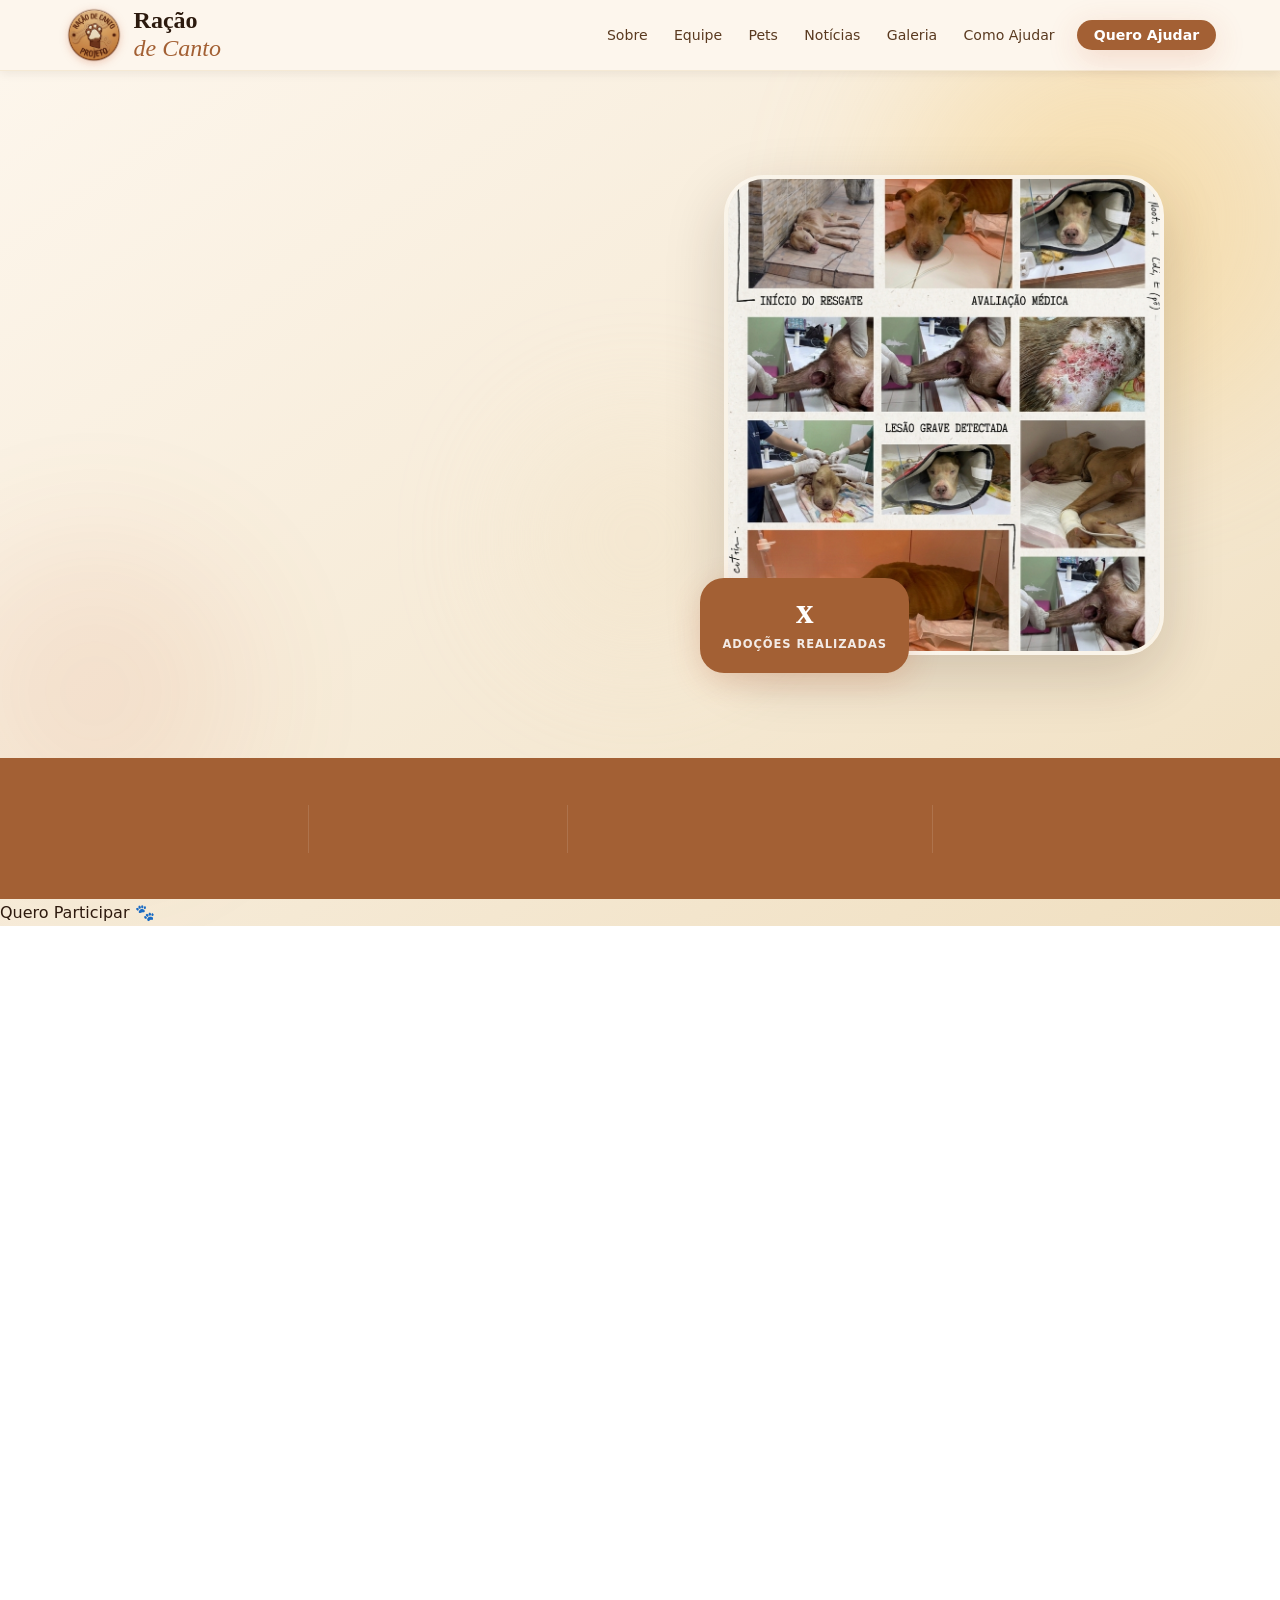
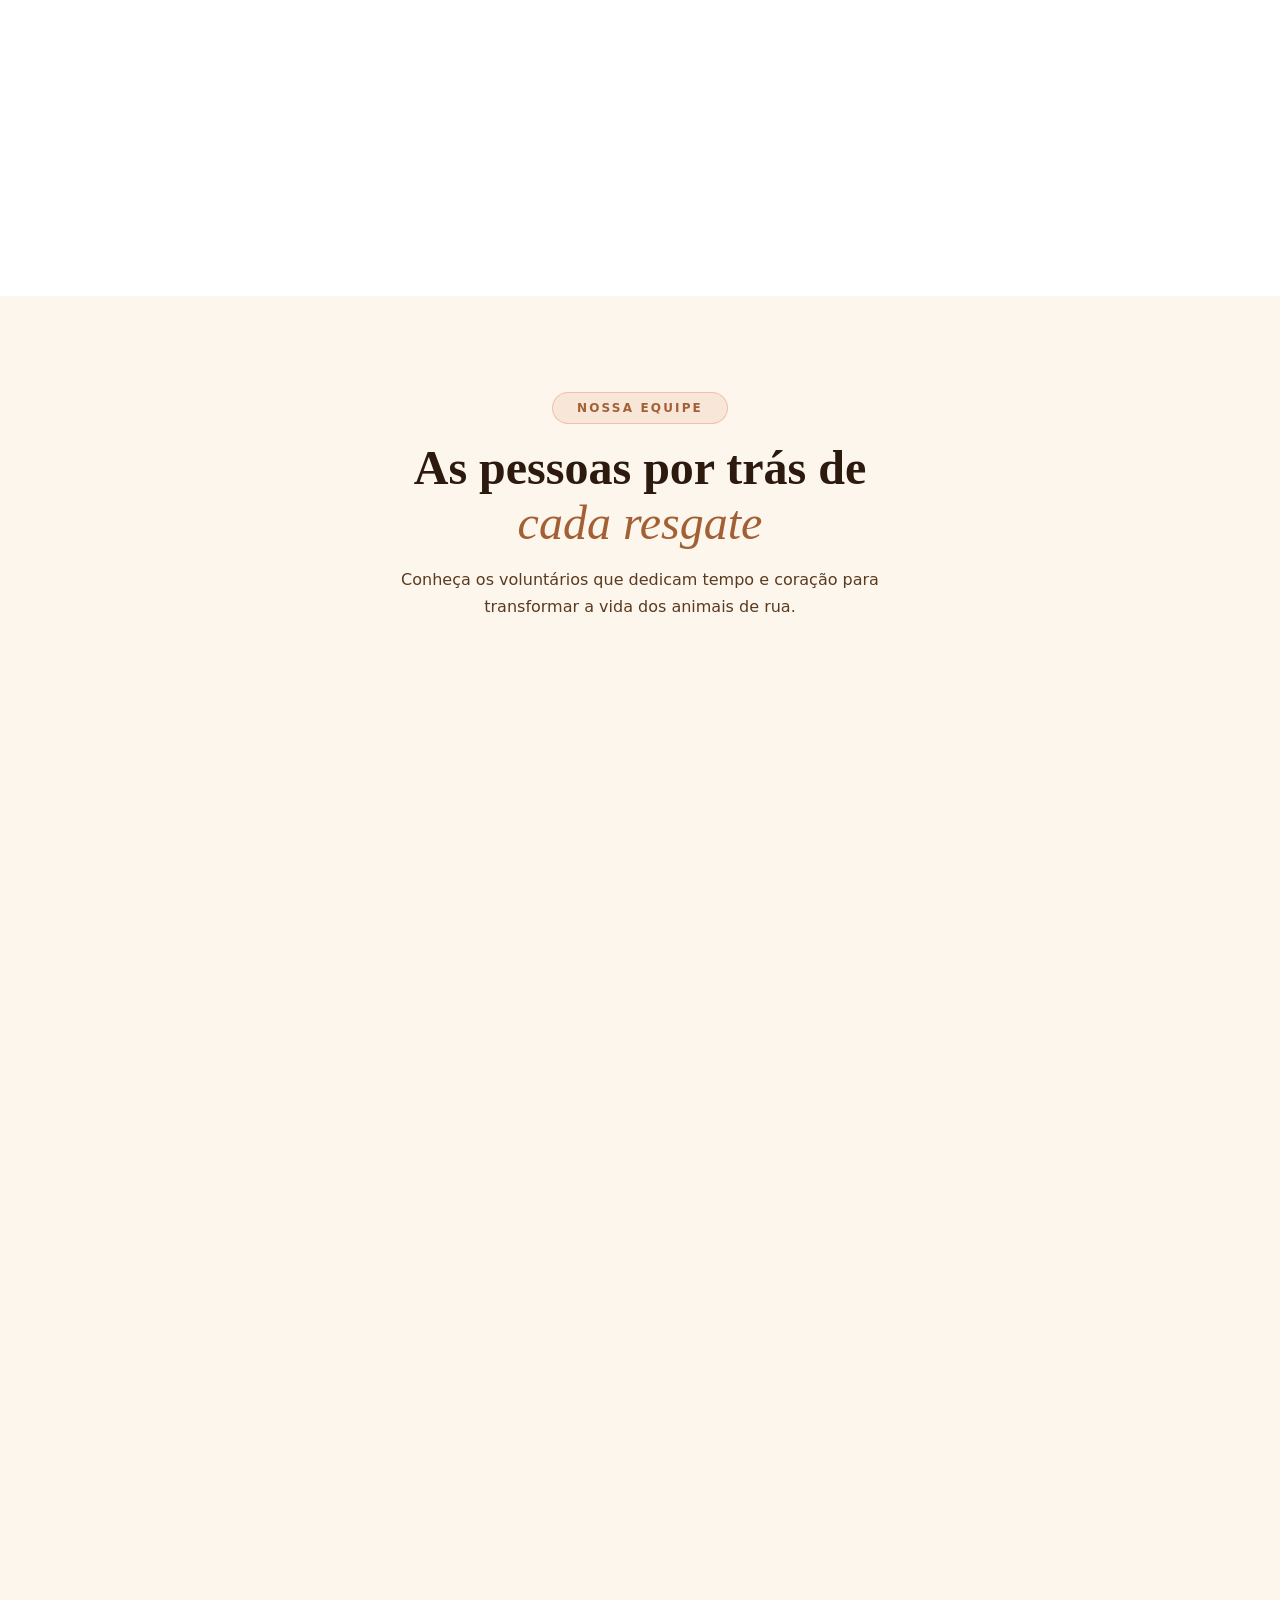
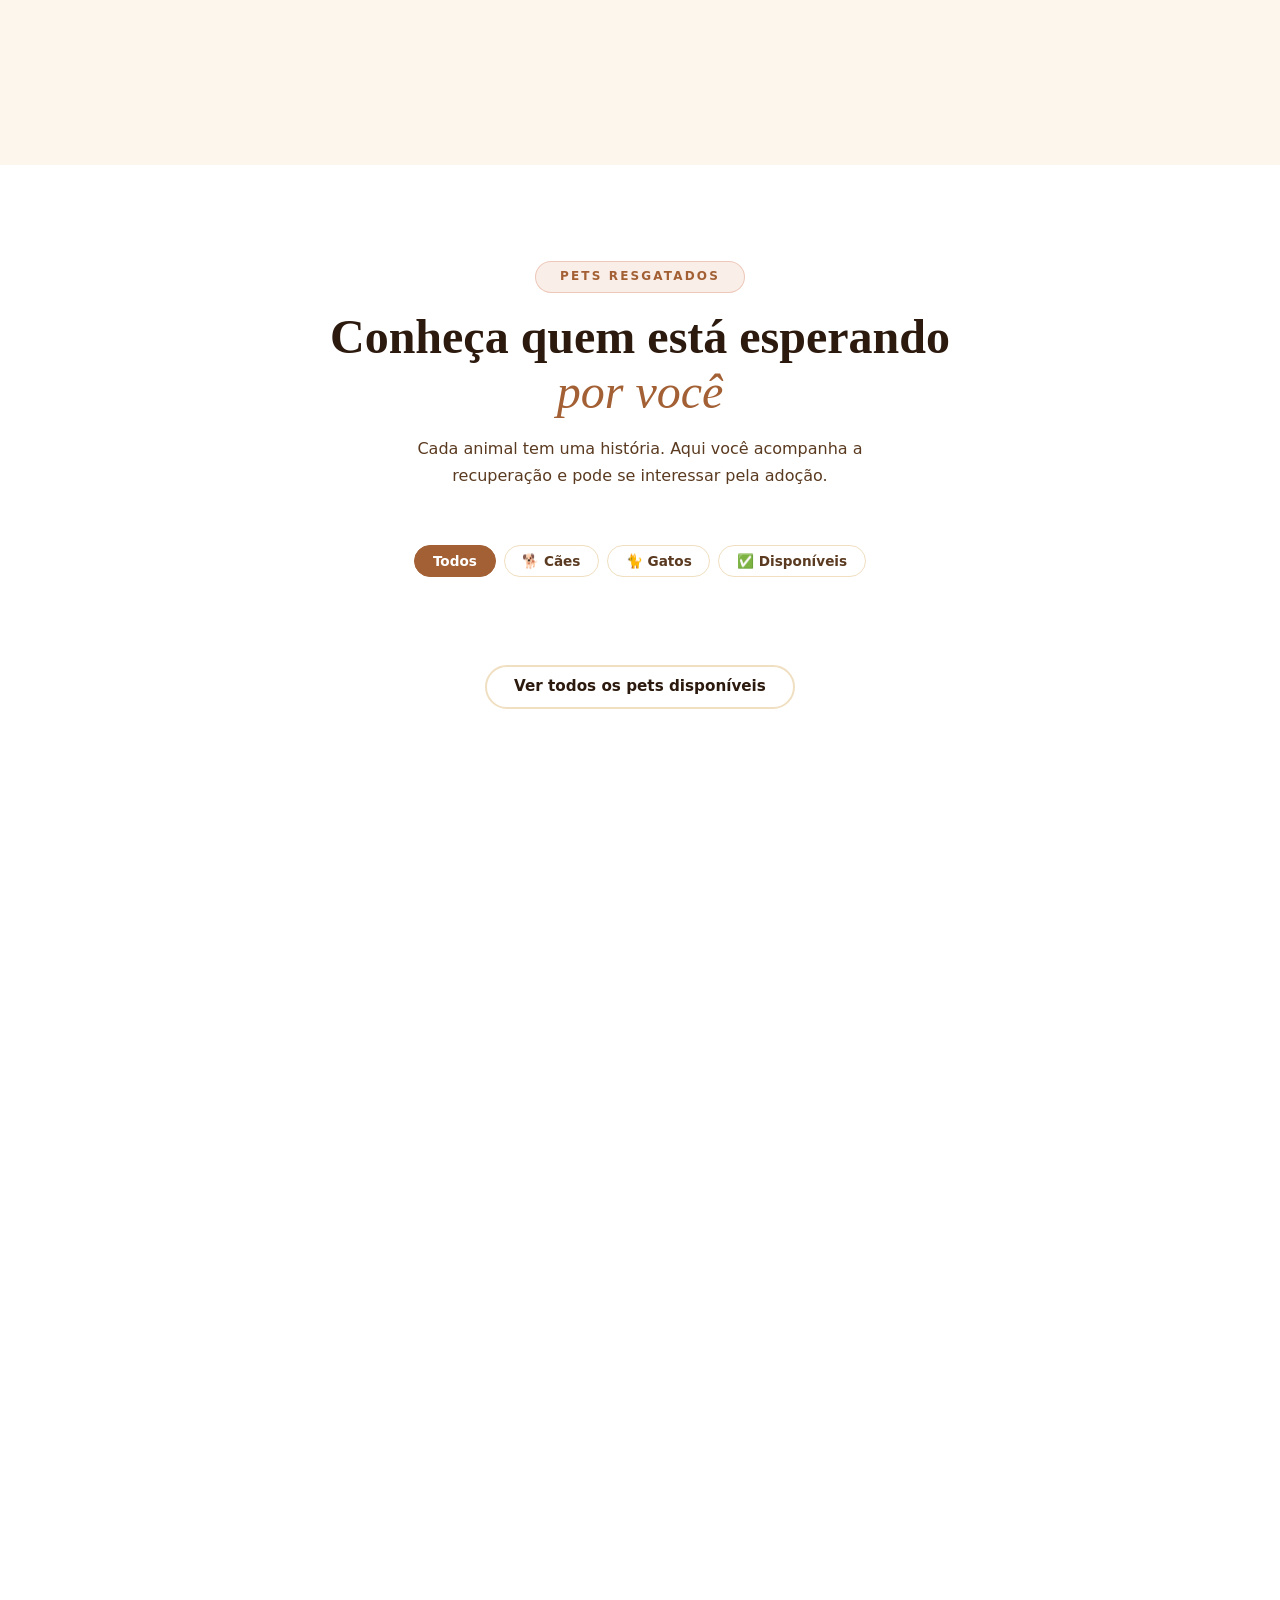
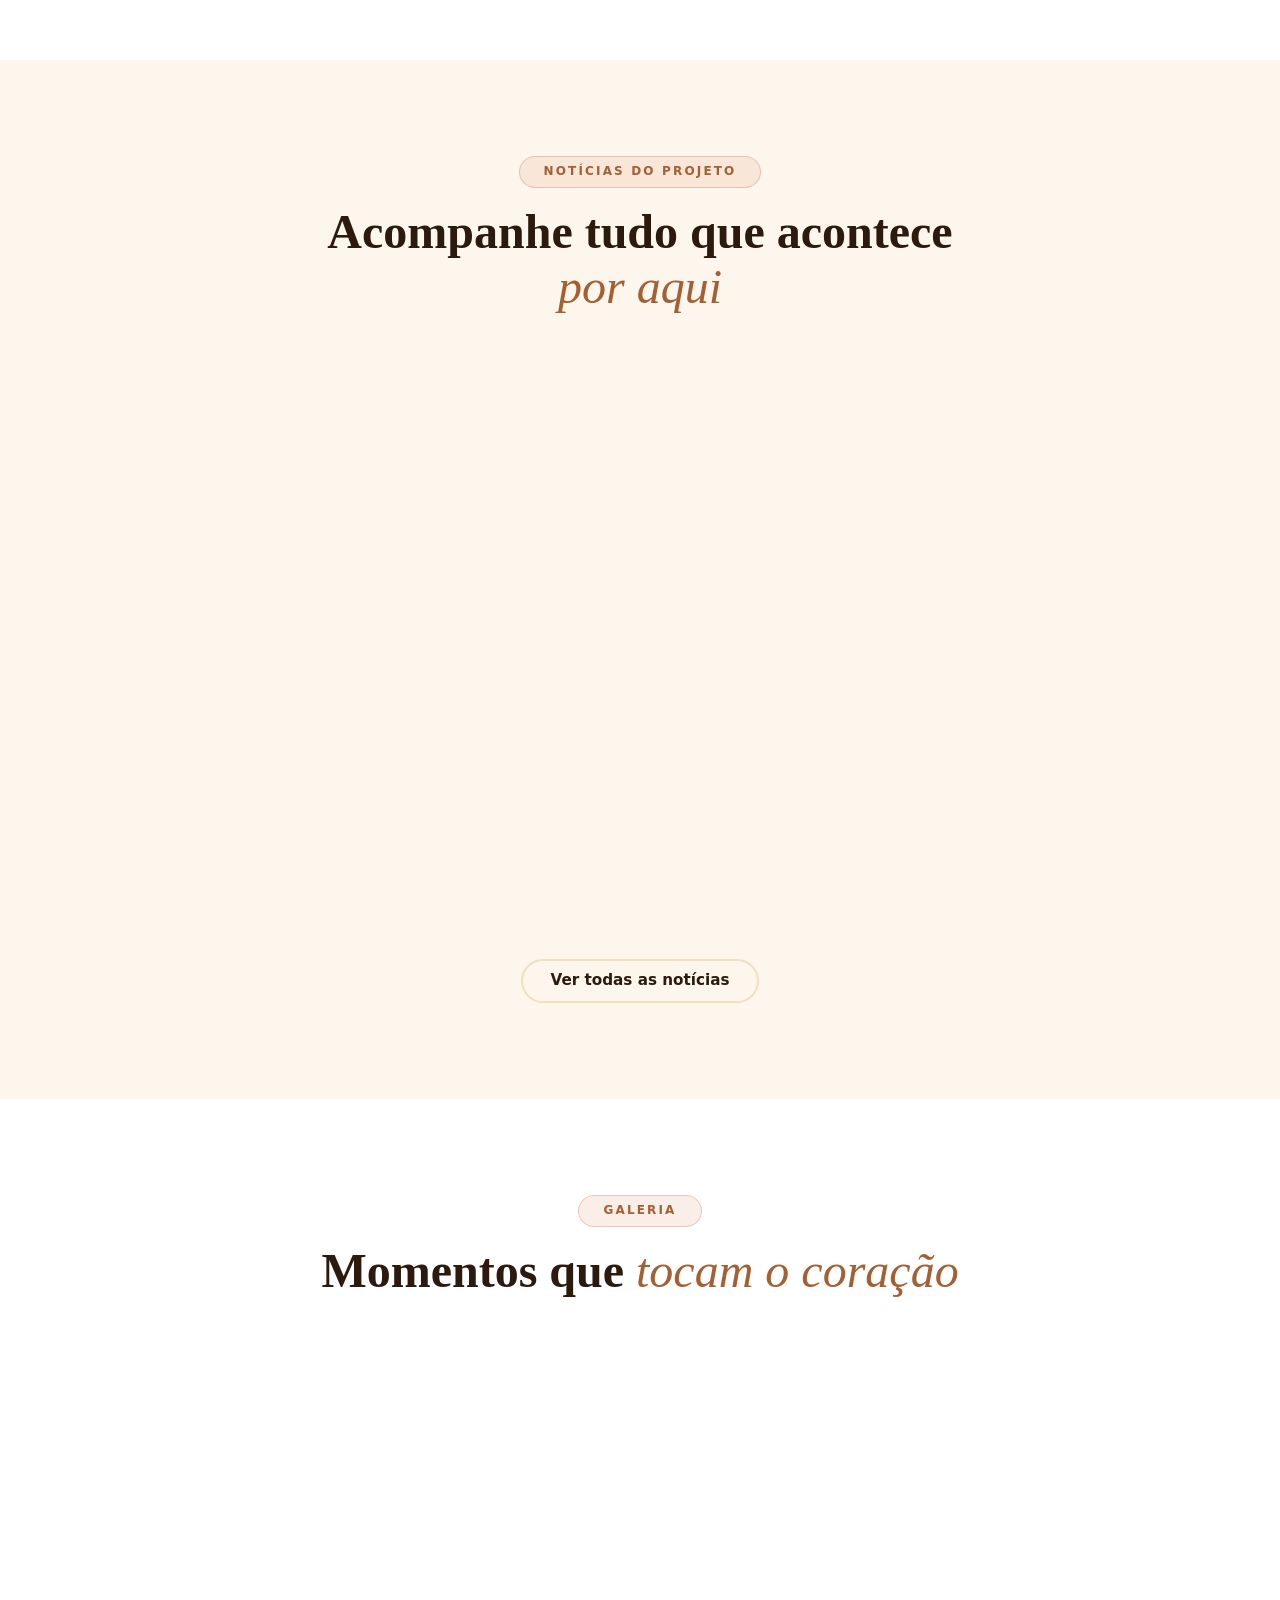
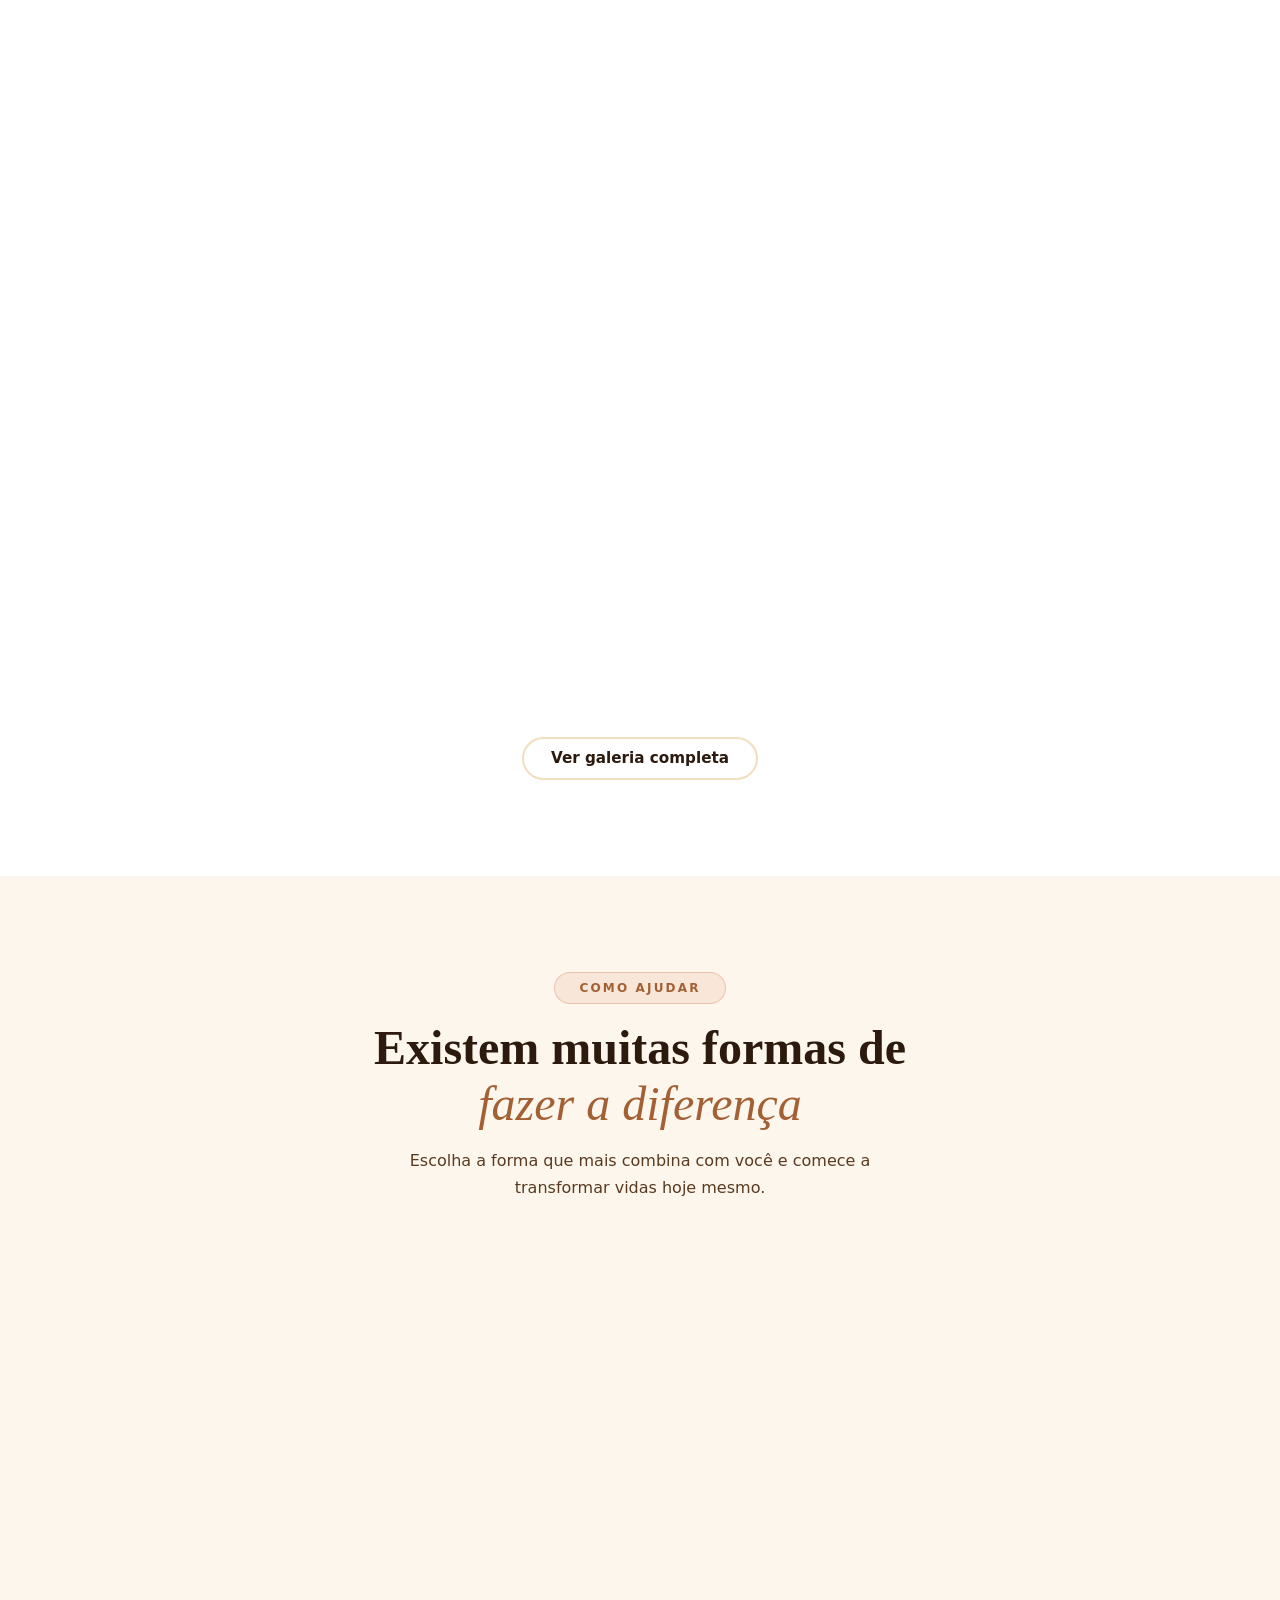
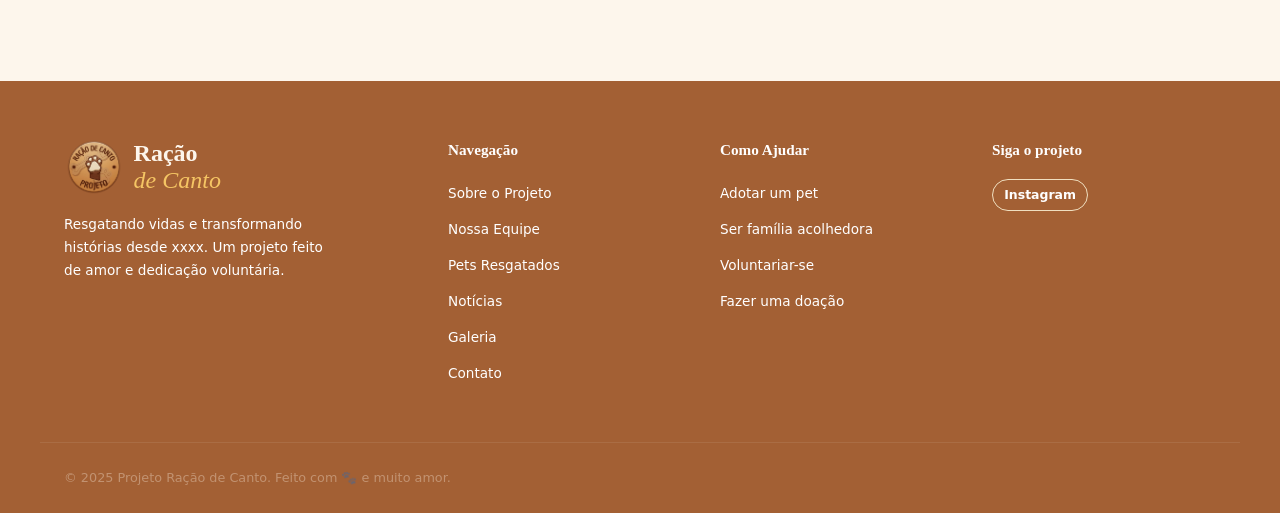
==== commit f1a9f7ec: "Atualização - página rifa" ====
--- a/Ração de Canto/index.html
+++ b/Ração de Canto/index.html
@@ -145,7 +145,7 @@
             </div>
           </div>
         </div>
-        <a href="/Ração de Canto/raffle/index.html" 
+        <a href="/Ração de Canto/raffle/raffle.html" 
    style="
      display: inline-block;
      background: #a36034;
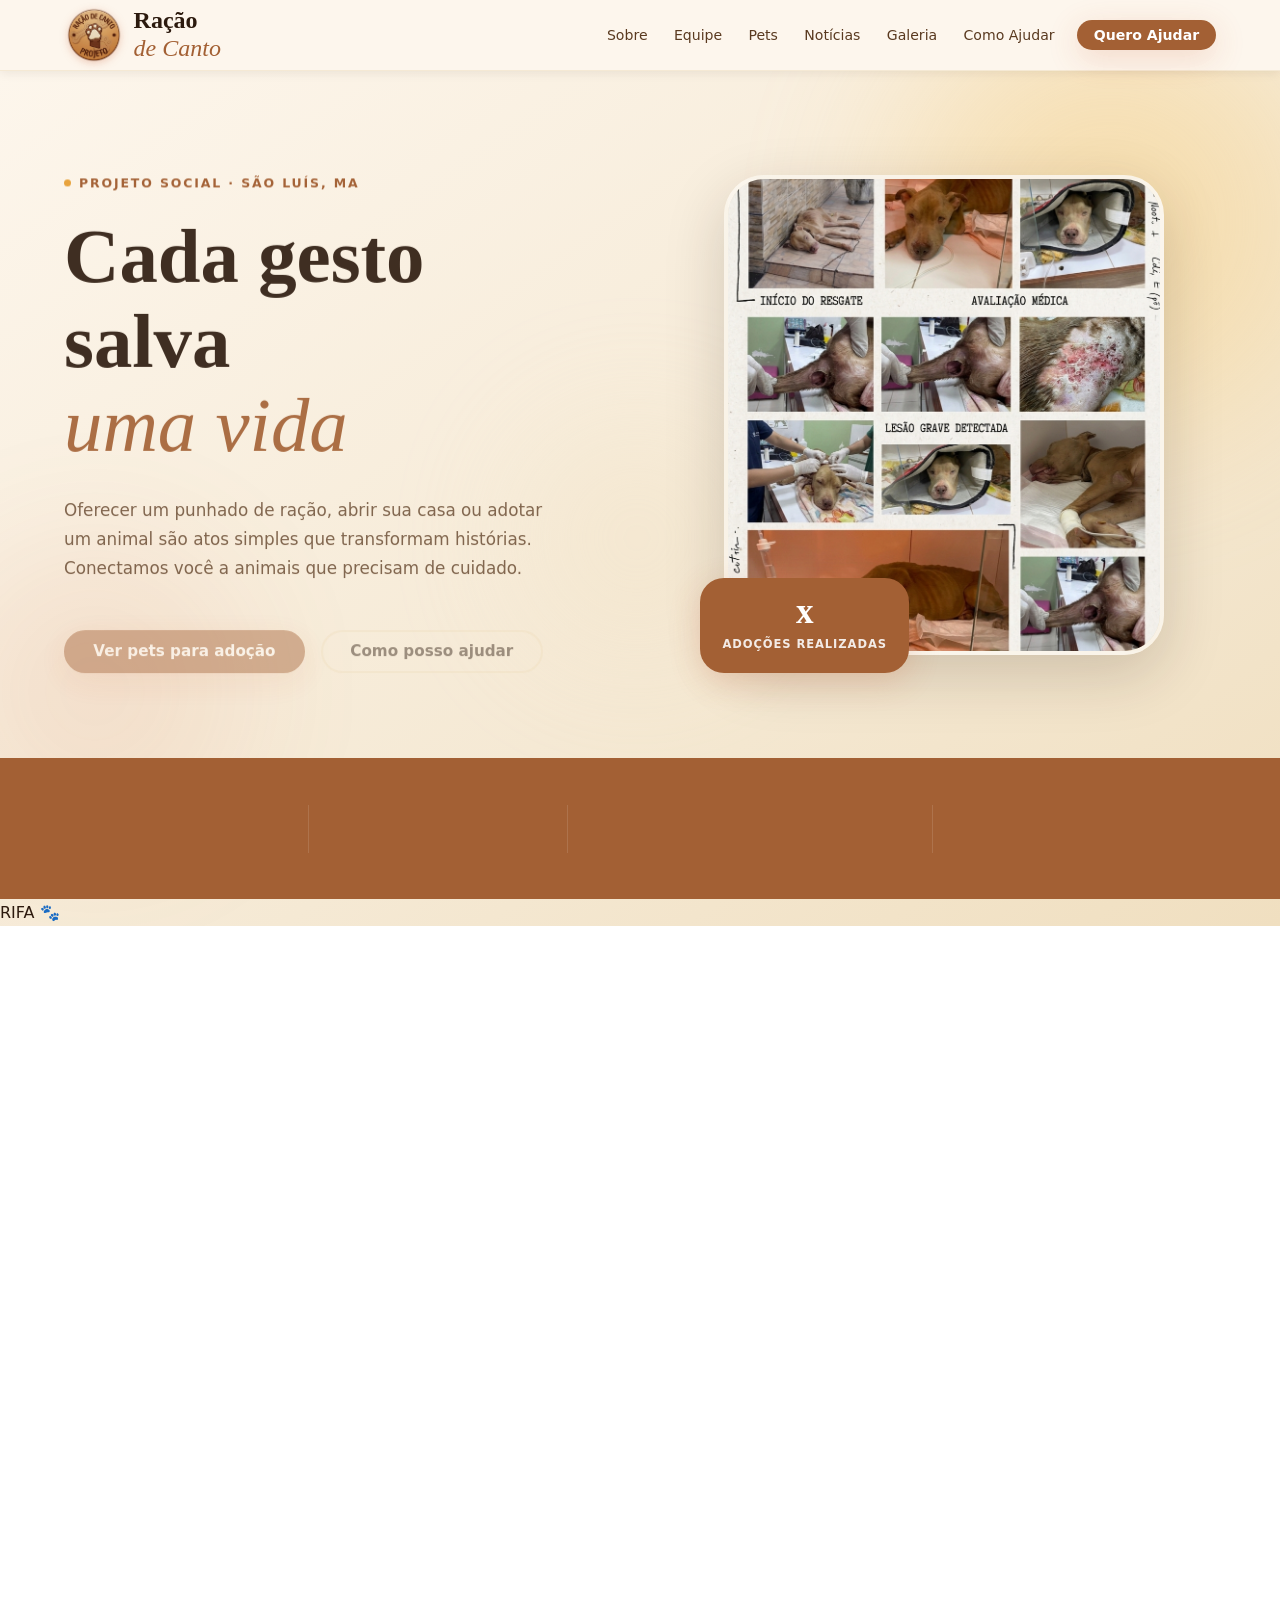
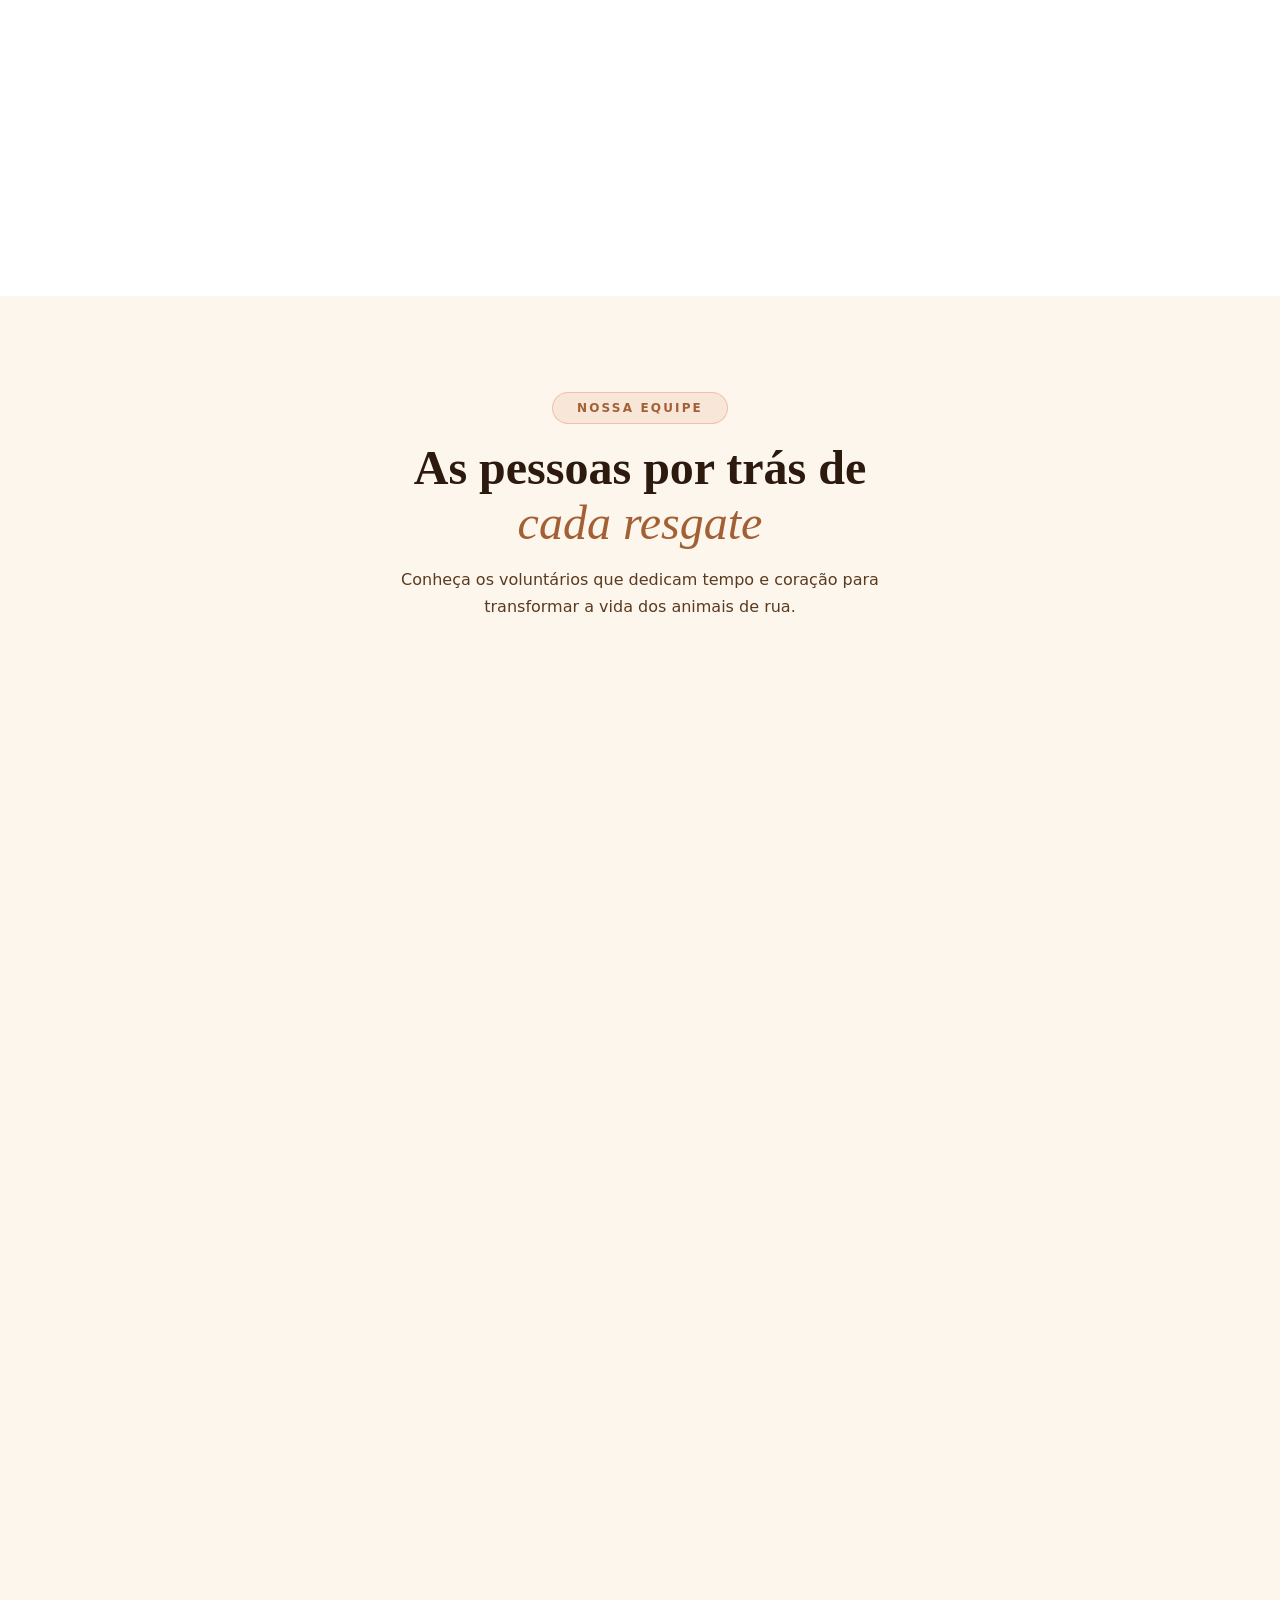
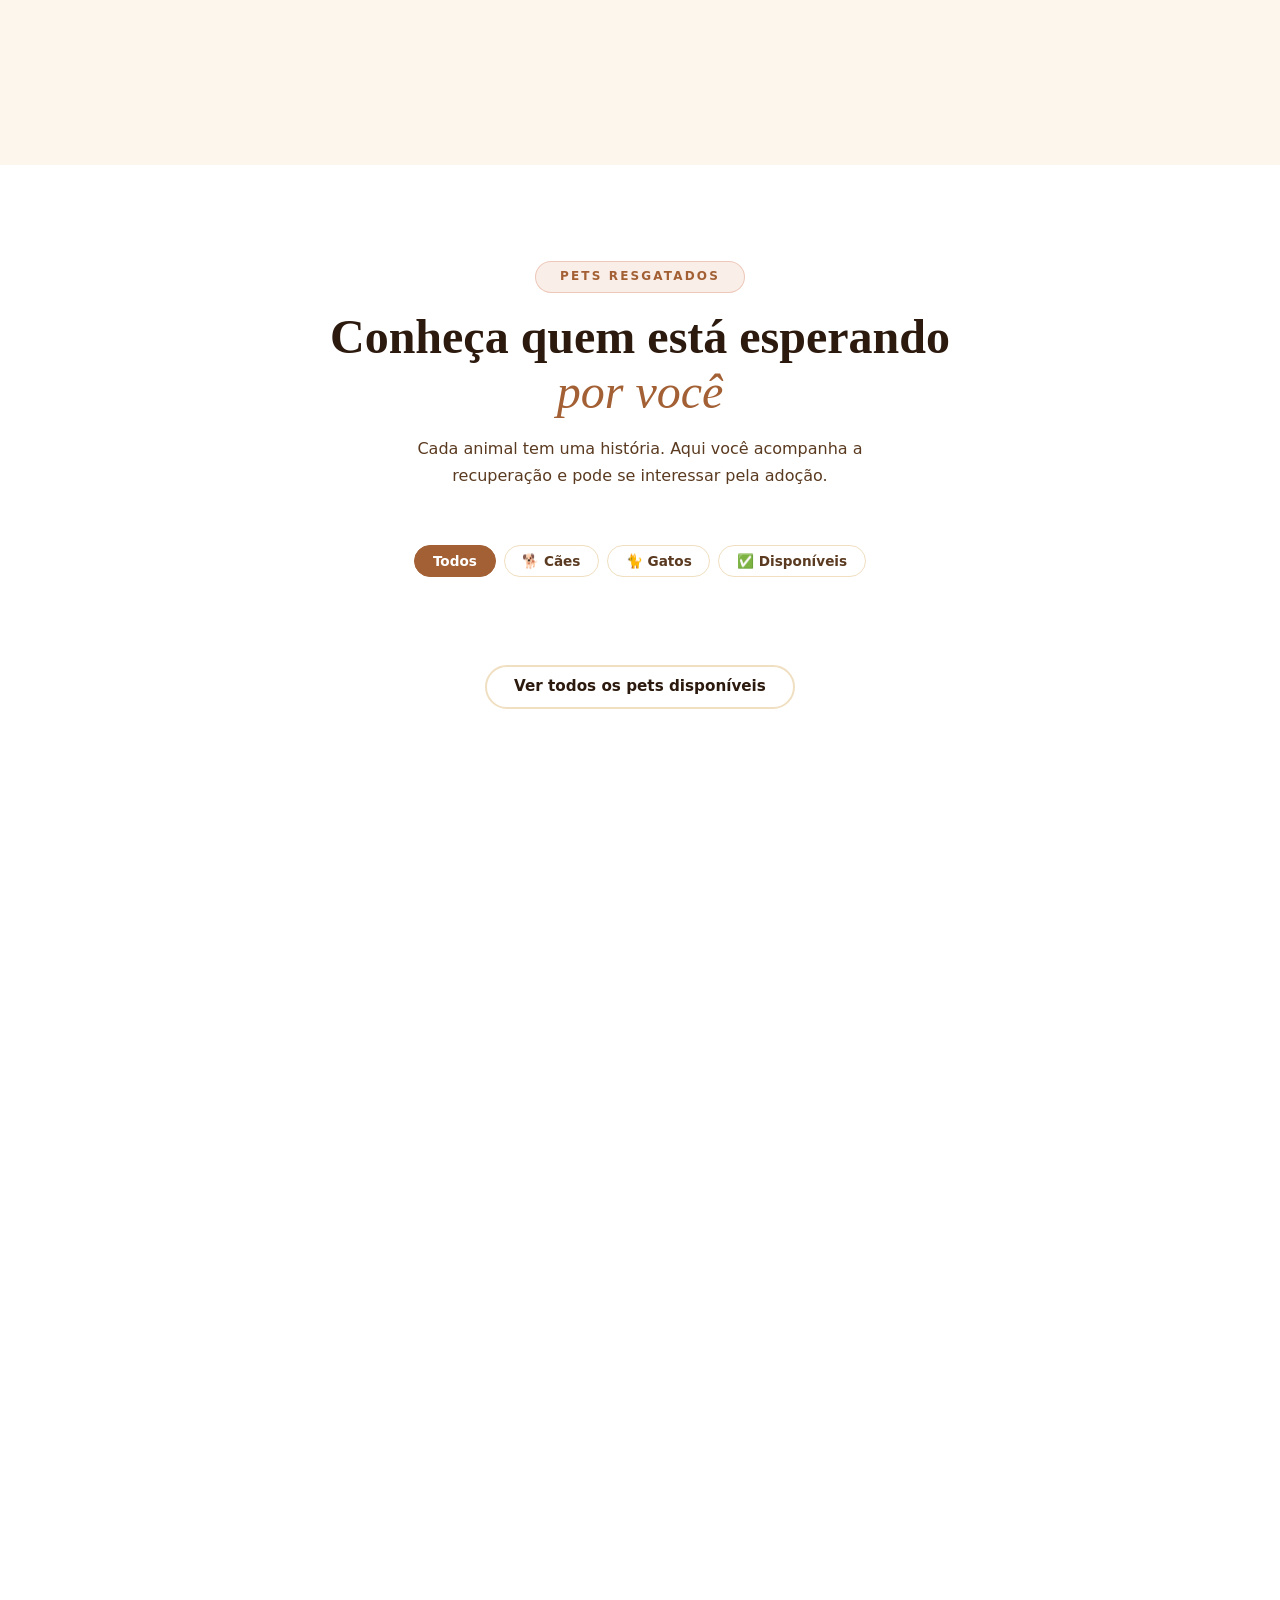
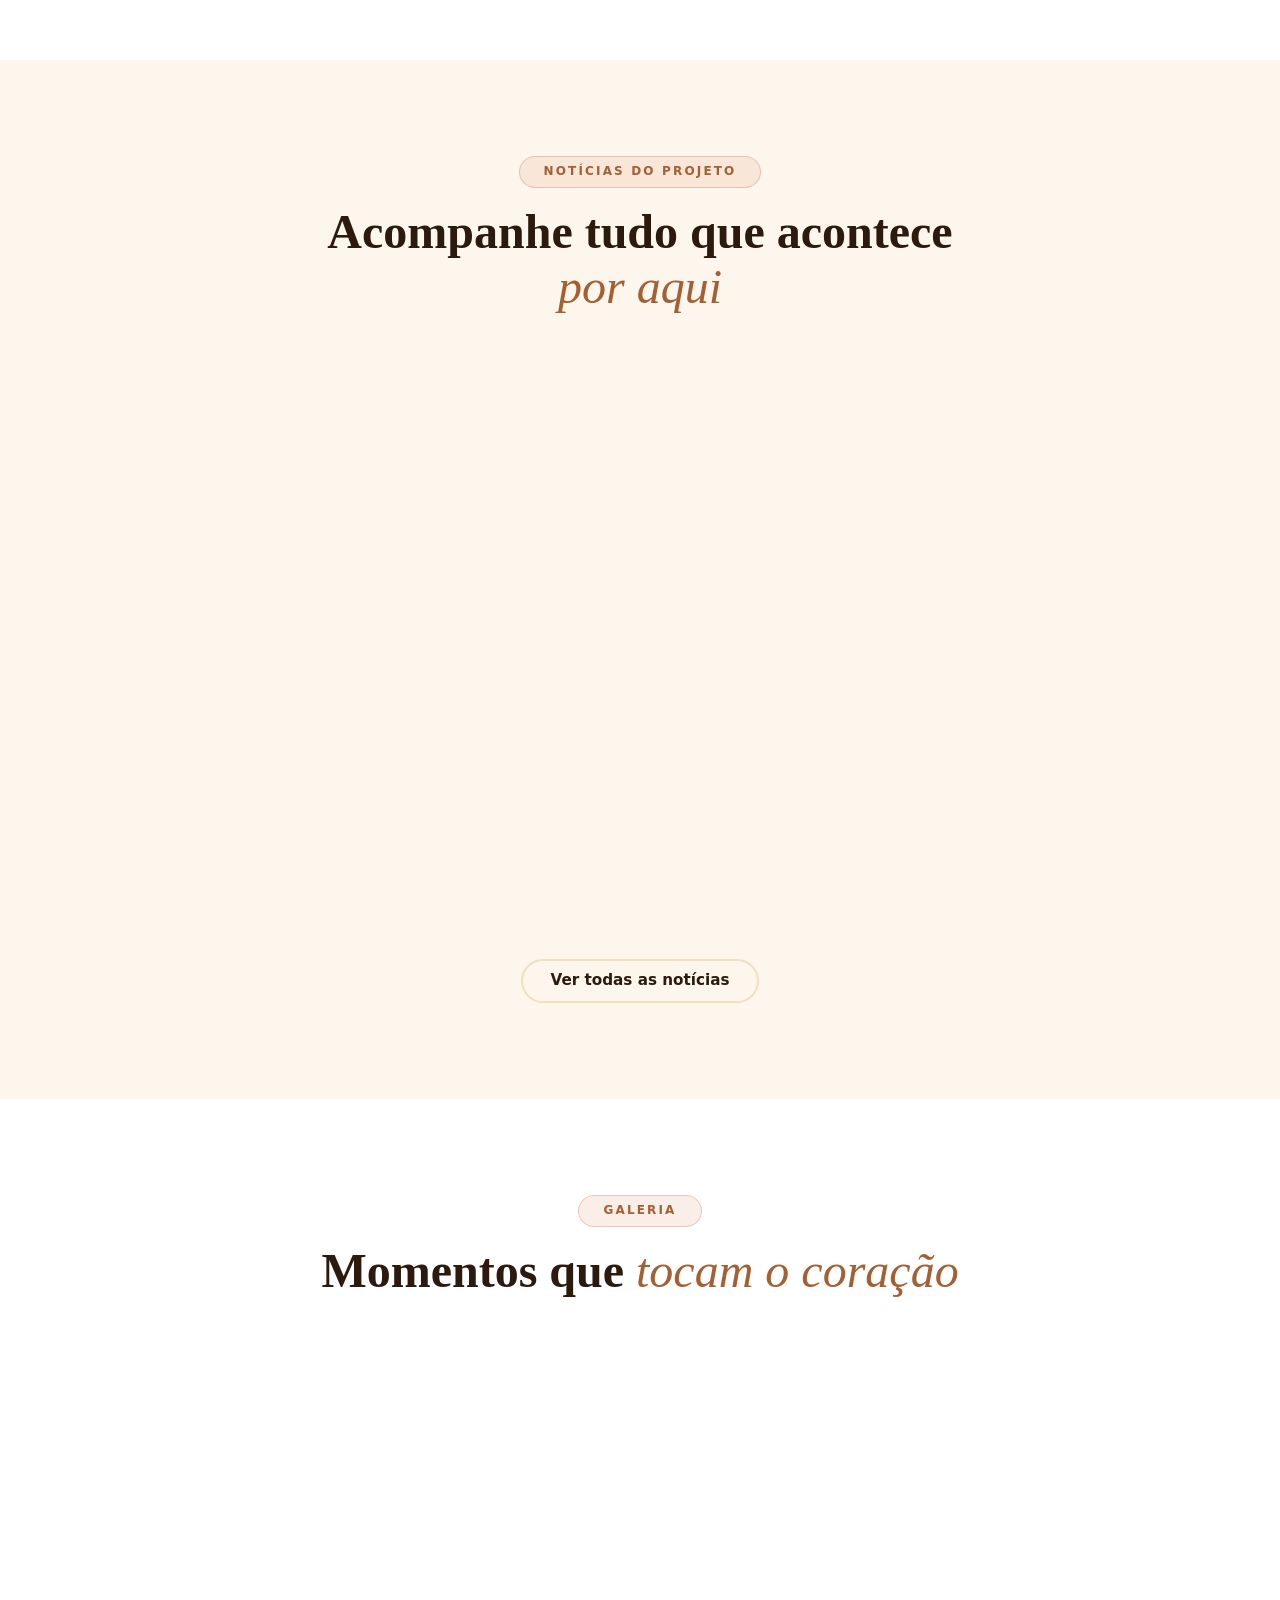
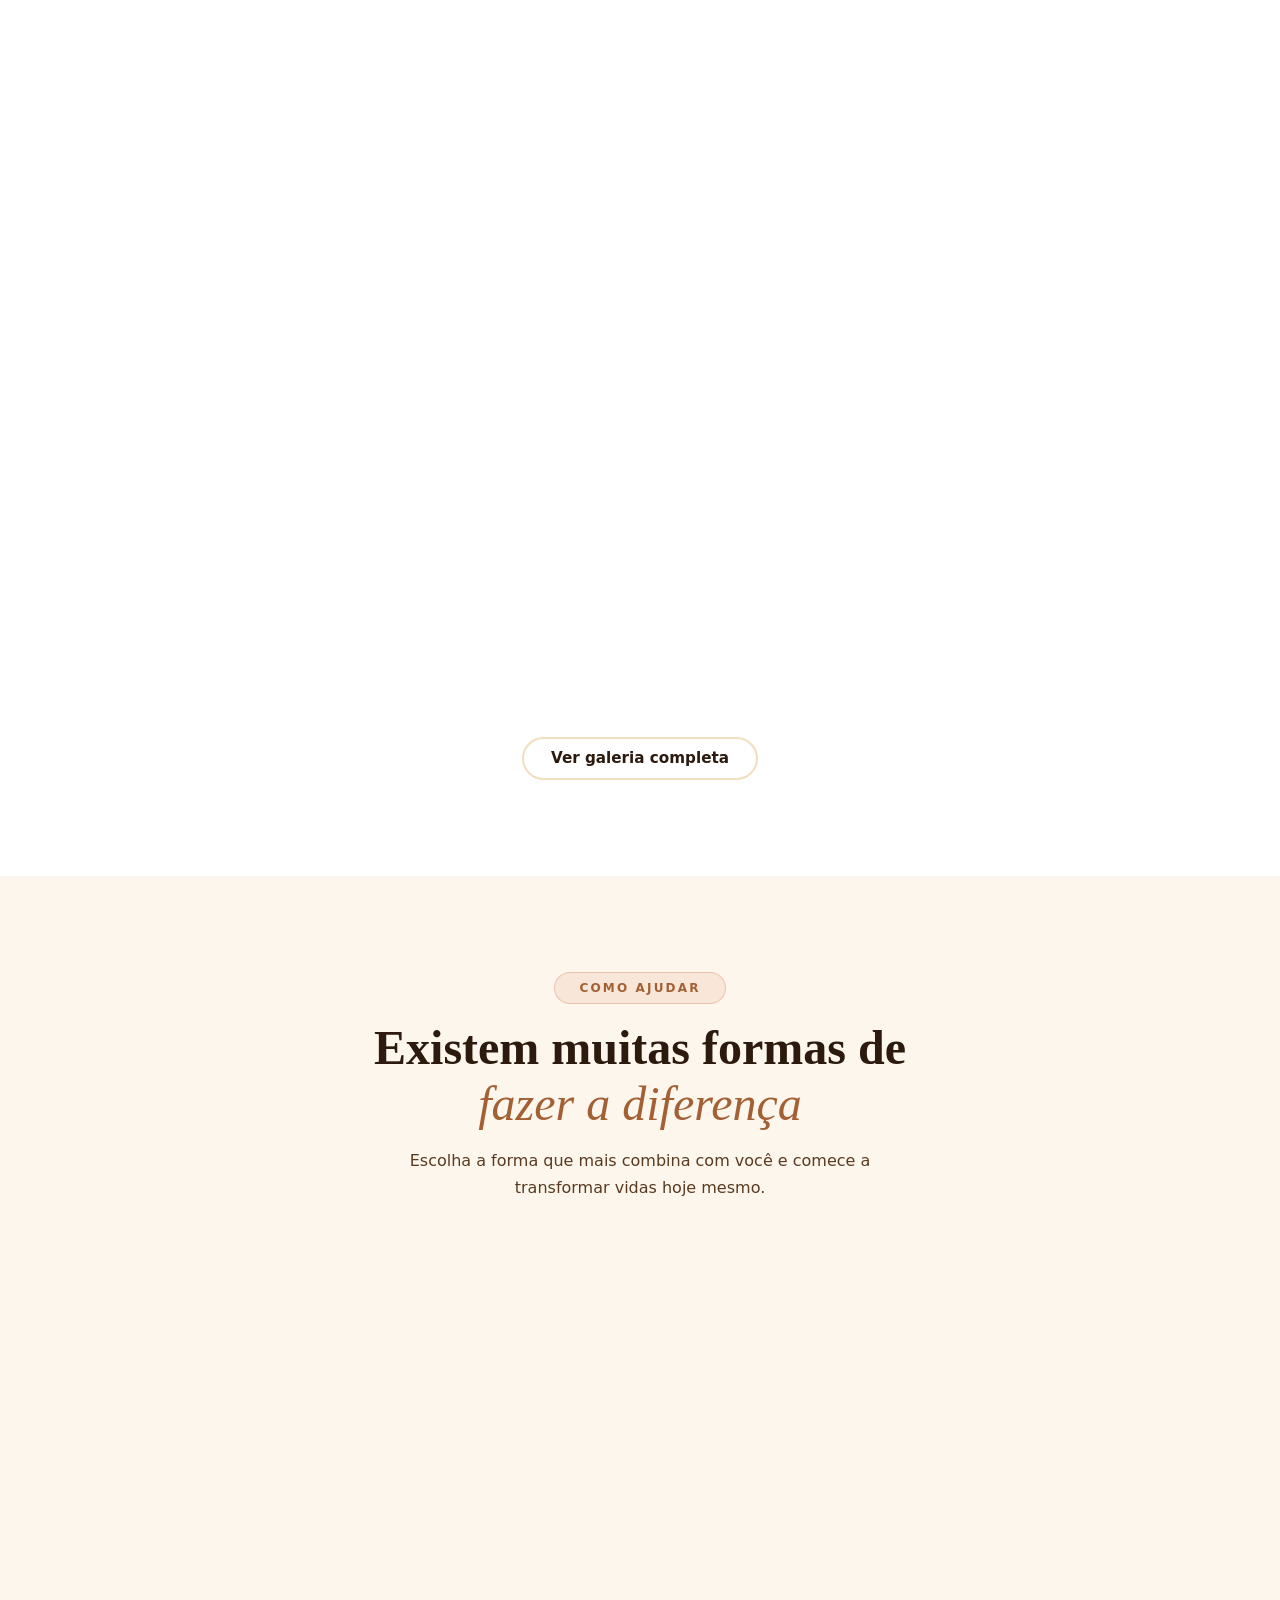
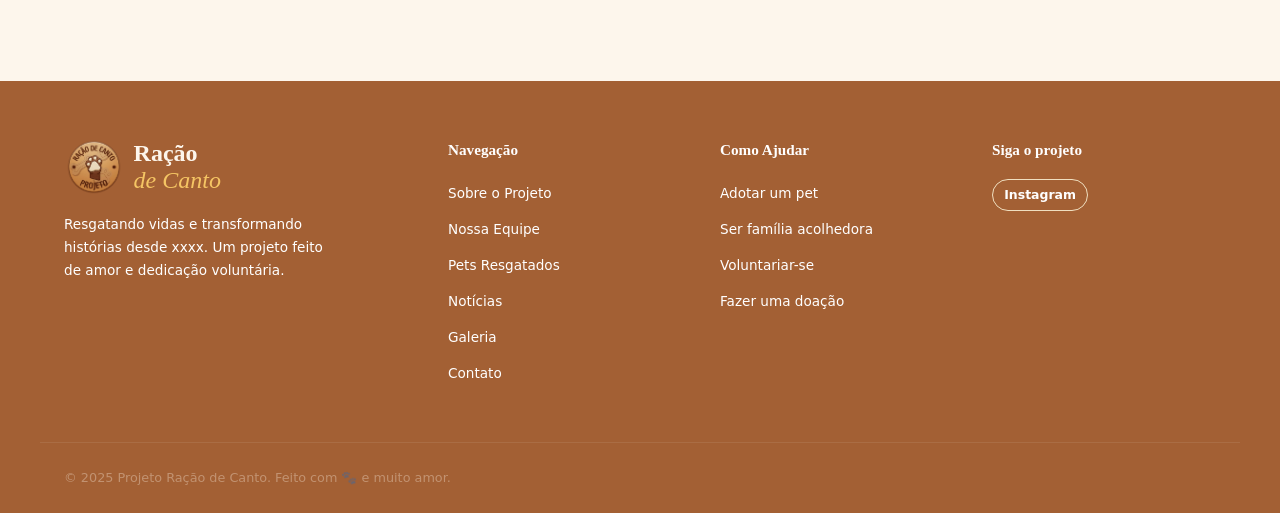
==== commit 45faff6a: "Atualização" ====
--- a/Ração de Canto/index.html
+++ b/Ração de Canto/index.html
@@ -145,7 +145,7 @@
             </div>
           </div>
         </div>
-        <a href="/Ração de Canto/raffle/raffle.html" 
+        <a href="/Ração de Canto/raffle/index.html" 
    style="
      display: inline-block;
      background: #a36034;
@@ -163,7 +163,7 @@
    onmouseover="this.style.transform='translateY(-2px)'; this.style.boxShadow='0 6px 18px rgba(163, 96, 52, 0.45)'"
    onmouseout="this.style.transform='translateY(0)'; this.style.boxShadow='0 4px 14px rgba(163, 96, 52, 0.35)'"
 >
-  Quero Participar 🐾
+  RIFA 🐾
 </a>
       </section>
 
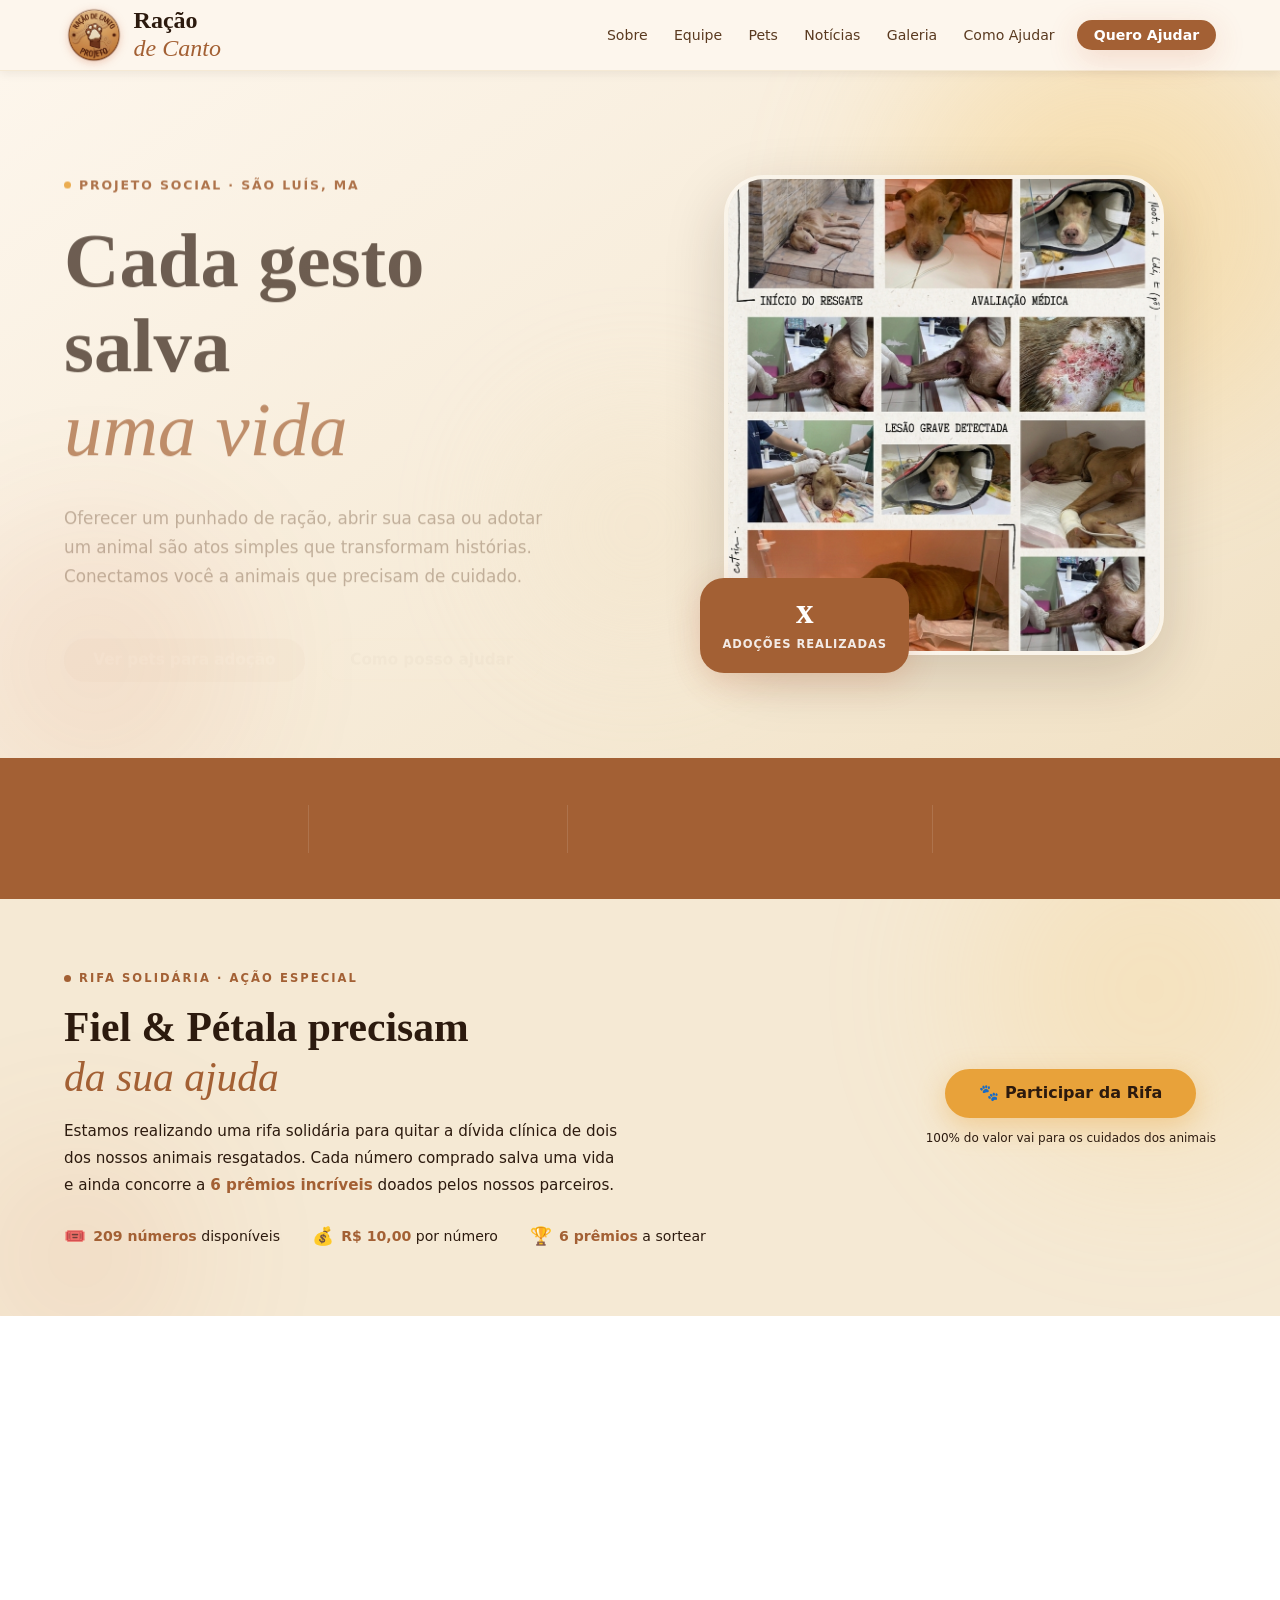
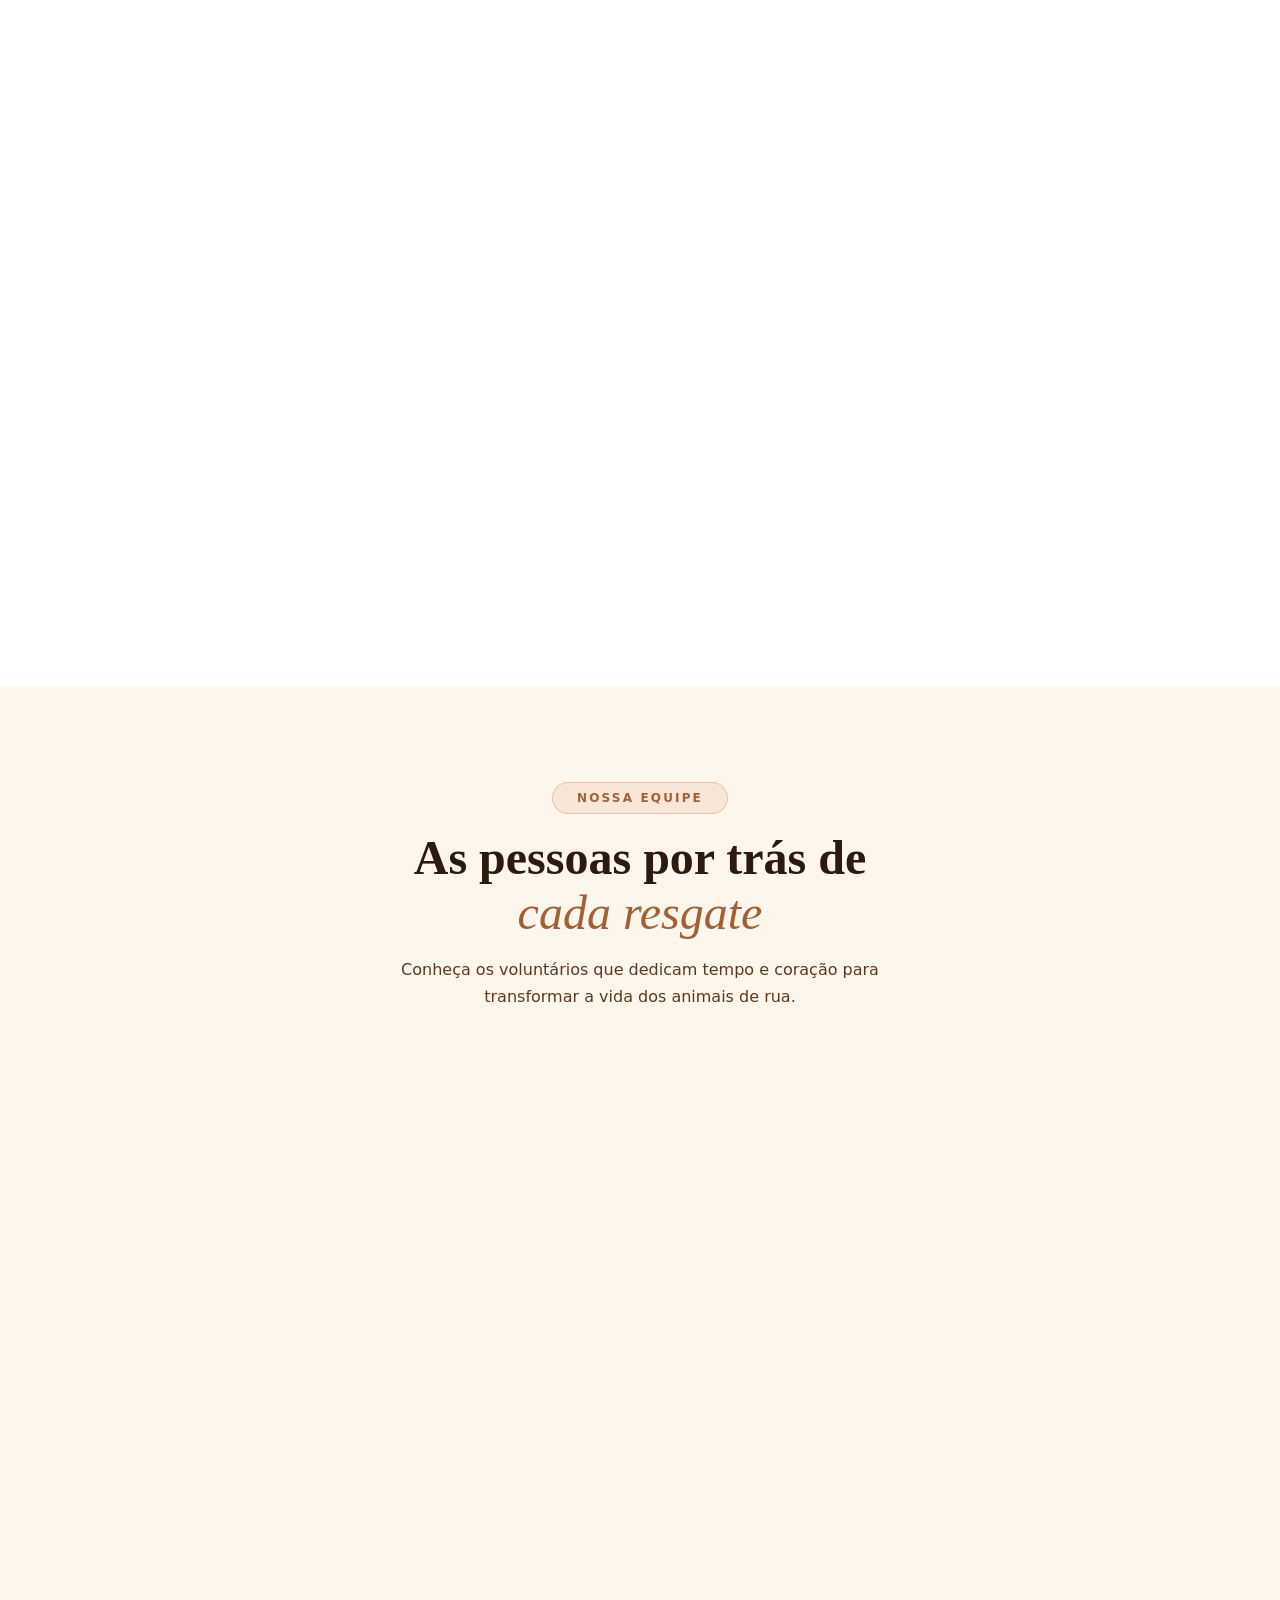
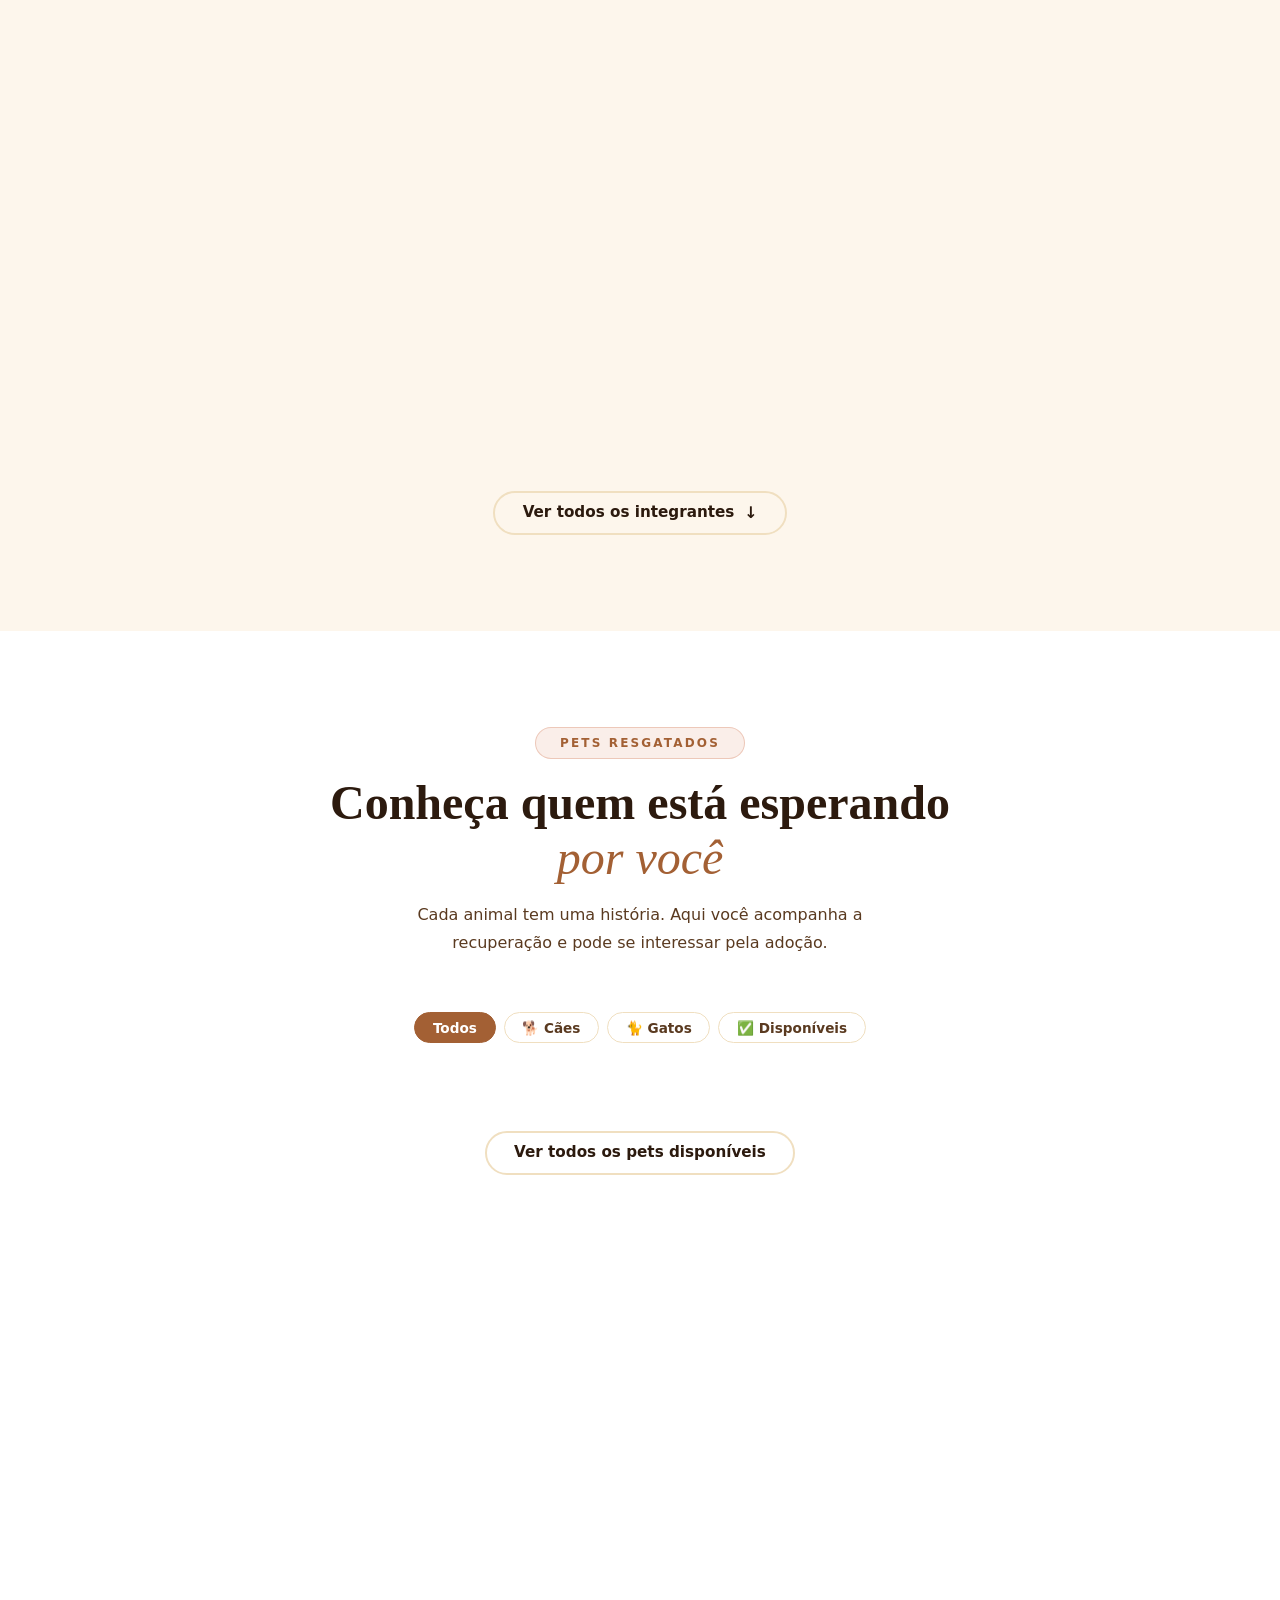
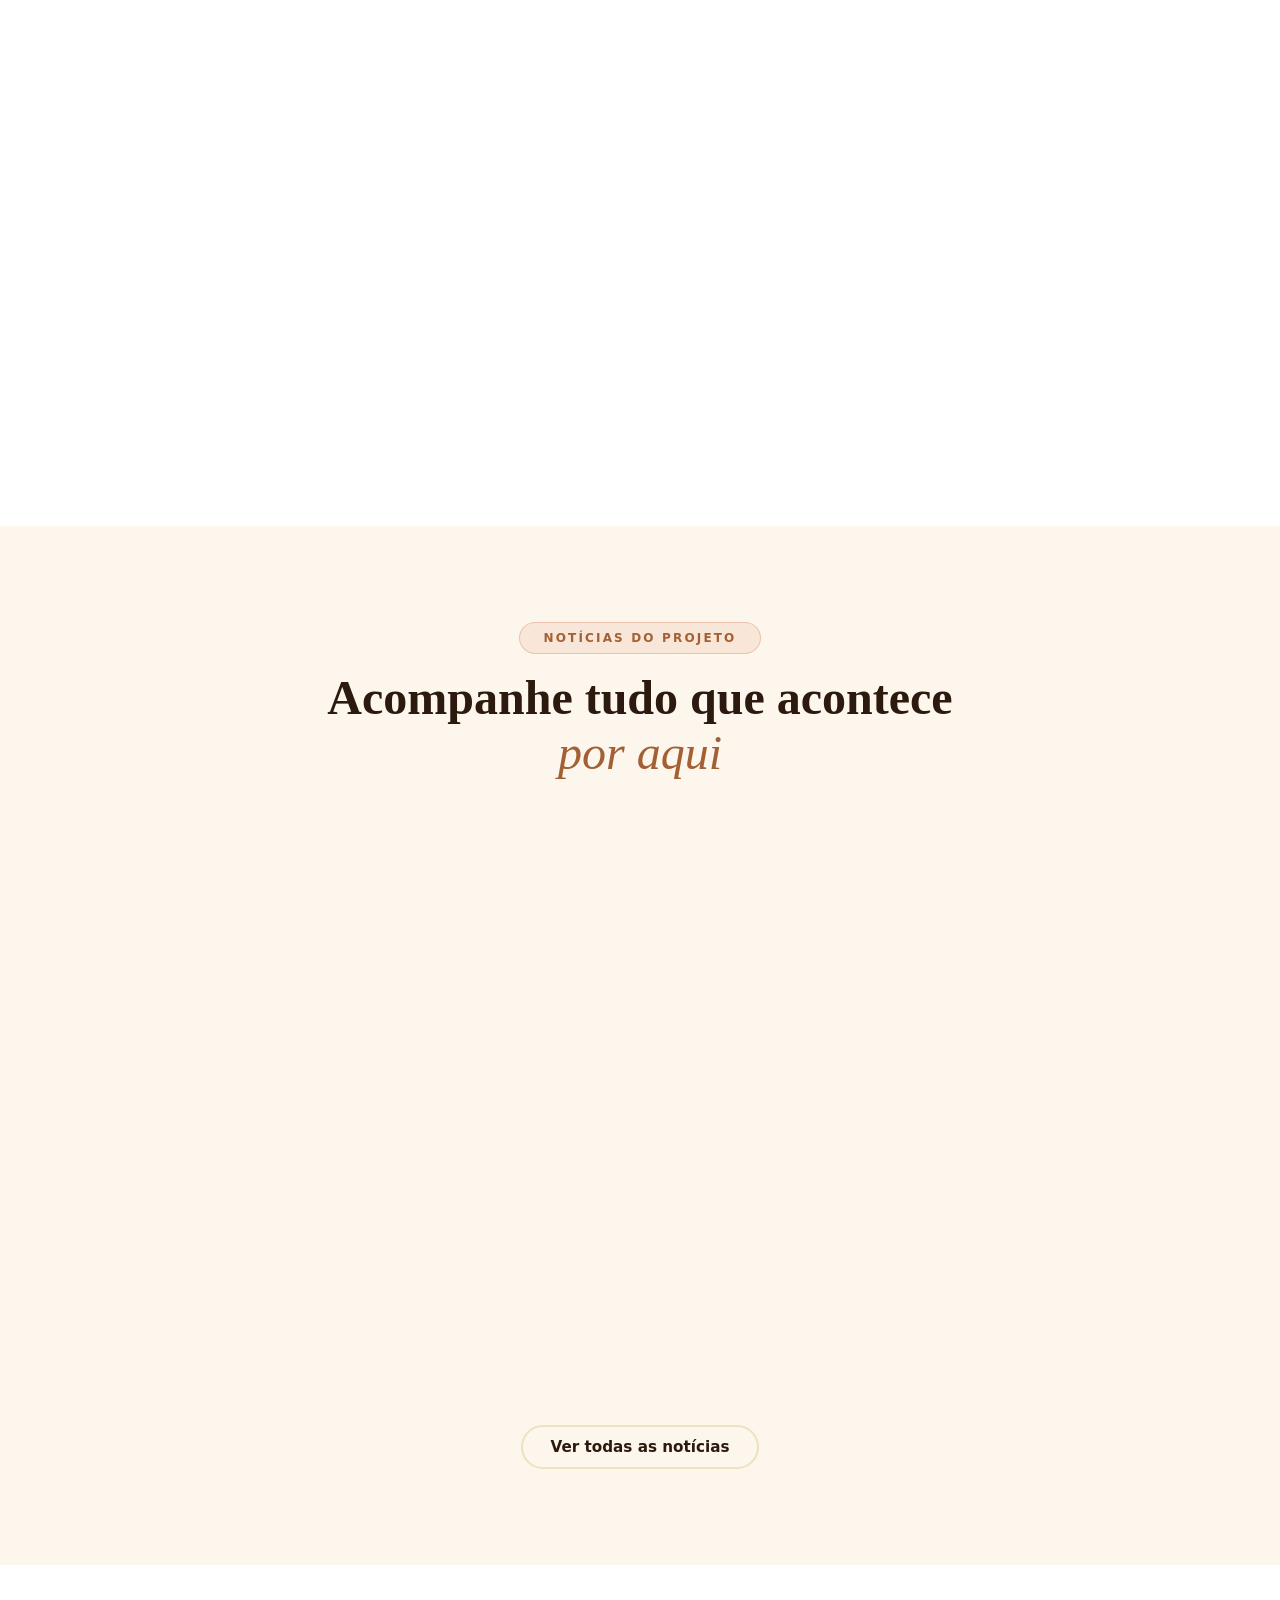
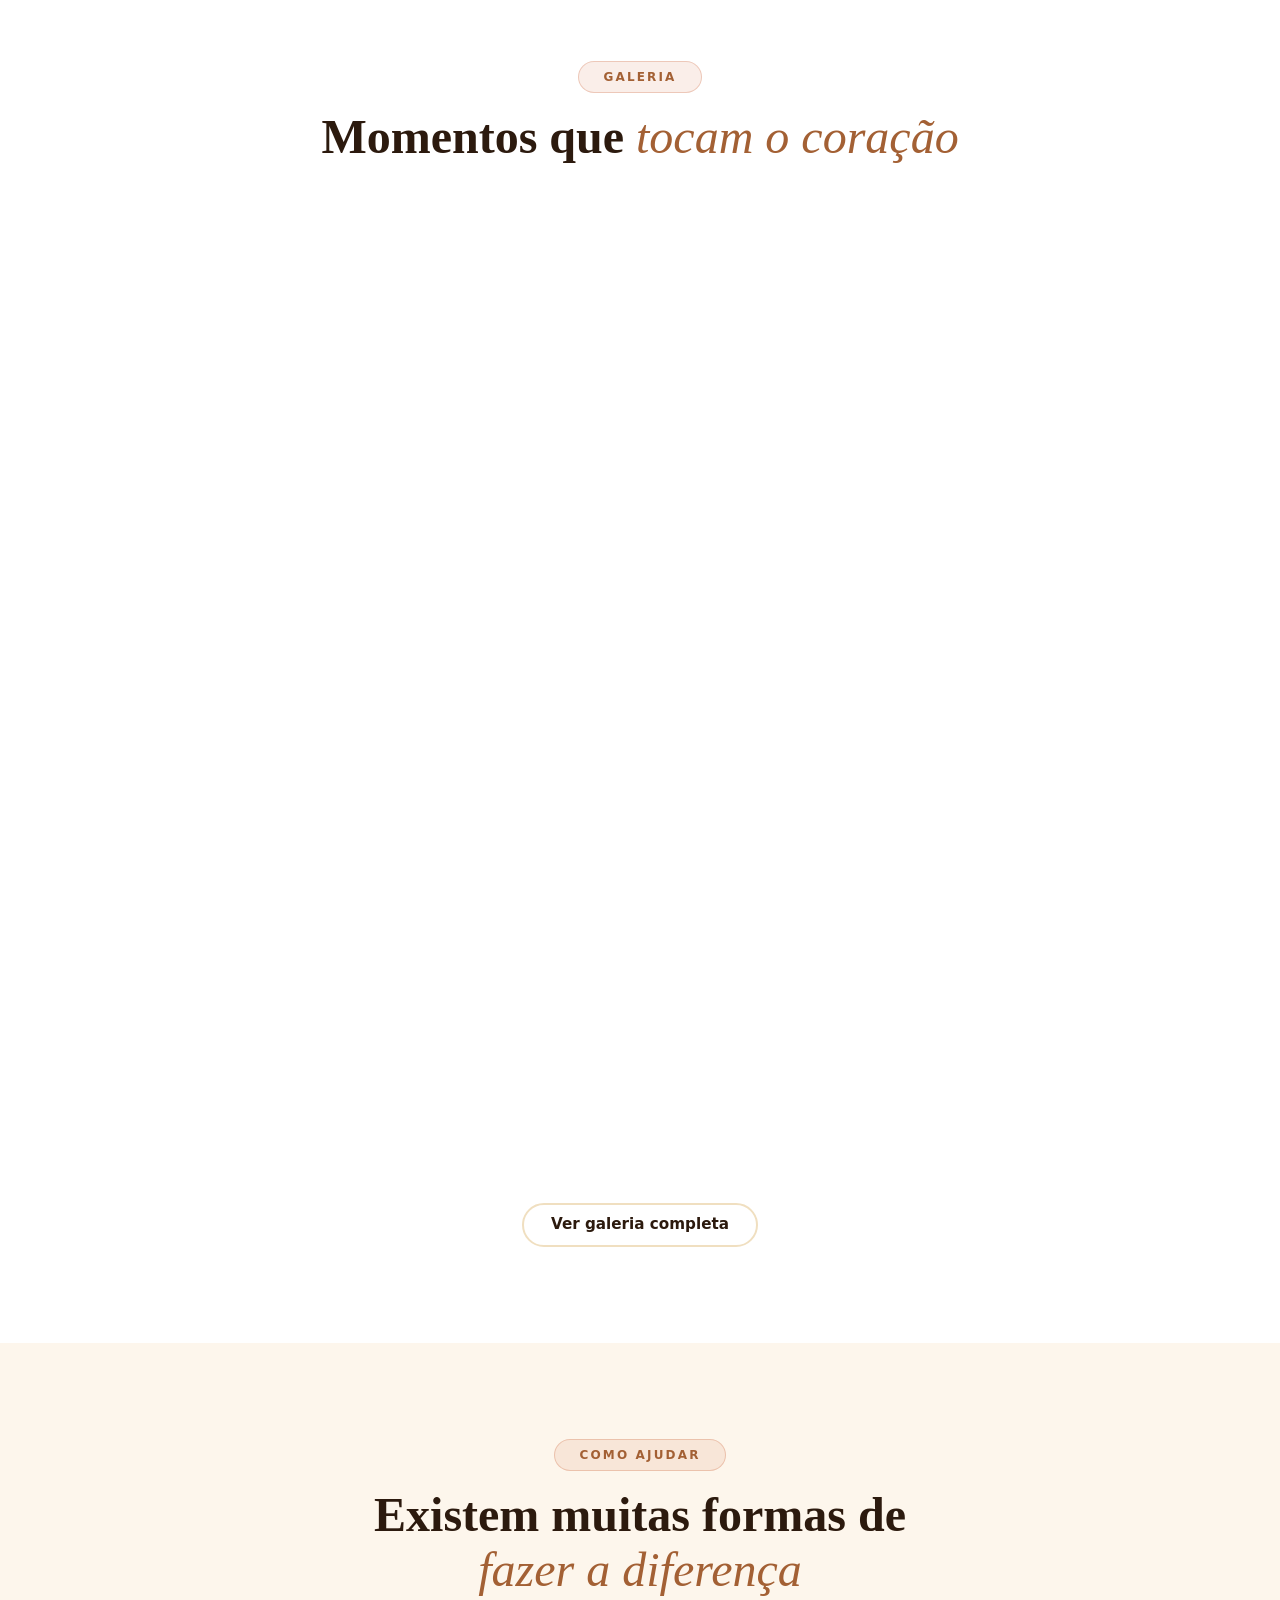
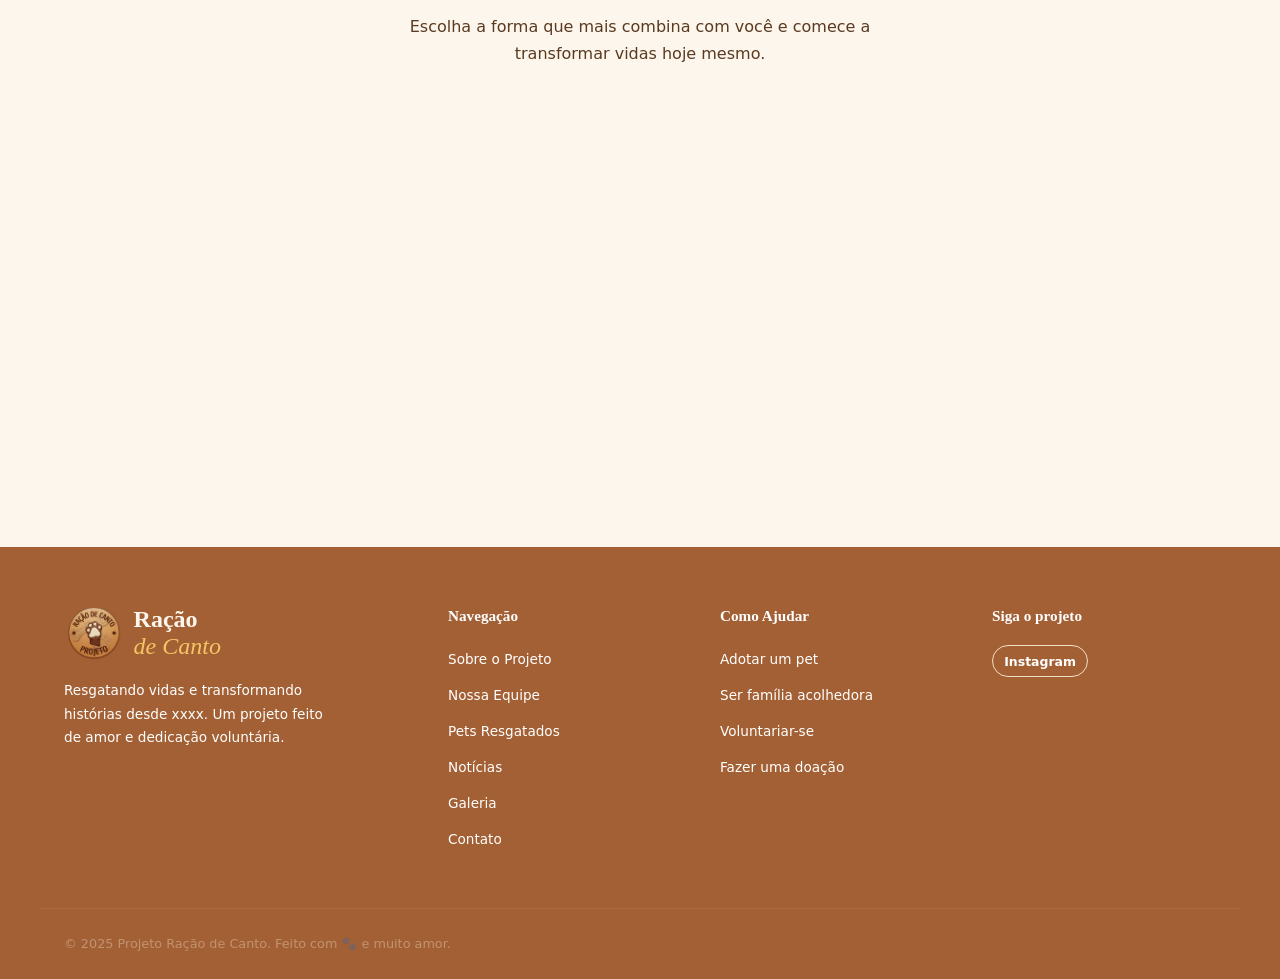
==== commit 57625305: "Versão 2 - Página principal" ====
--- a/Ração de Canto/index.html
+++ b/Ração de Canto/index.html
@@ -145,26 +145,55 @@
             </div>
           </div>
         </div>
-        <a href="/Ração de Canto/raffle/index.html" 
-   style="
-     display: inline-block;
-     background: #a36034;
-     color: #ffffff;
-     padding: 0.8em 1.6em;
-     border-radius: 999px;
-     font-family: sans-serif;
-     font-size: 0.95rem;
-     font-weight: 700;
-     text-decoration: none;
-     text-align: center;
-     box-shadow: 0 4px 14px rgba(163, 96, 52, 0.35);
-     transition: all 0.2s ease;
-   "
-   onmouseover="this.style.transform='translateY(-2px)'; this.style.boxShadow='0 6px 18px rgba(163, 96, 52, 0.45)'"
-   onmouseout="this.style.transform='translateY(0)'; this.style.boxShadow='0 4px 14px rgba(163, 96, 52, 0.35)'"
->
-  RIFA 🐾
-</a>
+        </section>
+
+      <!-- RIFA SOLIDÁRIA -->
+      <section class="rifa-banner" id="rifa" aria-labelledby="rifa-banner-titulo">
+        <div class="rifa-banner-bg" aria-hidden="true">
+          <div class="rifa-banner-blob rifa-banner-blob--1"></div>
+          <div class="rifa-banner-blob rifa-banner-blob--2"></div>
+        </div>
+        <div class="container rifa-banner-inner">
+          <div class="rifa-banner-content">
+            <span class="rifa-banner-eyebrow">
+              <span class="rifa-banner-dot" aria-hidden="true"></span>
+              Rifa Solidária · Ação Especial
+            </span>
+            <h2 class="rifa-banner-titulo" id="rifa-banner-titulo">
+              Fiel &amp; Pétala precisam<br /><em>da sua ajuda</em>
+            </h2>
+            <p class="rifa-banner-desc">
+              Estamos realizando uma rifa solidária para quitar a dívida
+              clínica de dois dos nossos animais resgatados. Cada número
+              comprado salva uma vida e ainda concorre a <strong>6 prêmios incríveis</strong>
+              doados pelos nossos parceiros.
+            </p>
+            <ul class="rifa-banner-itens" aria-label="Detalhes da rifa">
+              <li>
+                <span class="rifa-banner-item-icon" aria-hidden="true">🎟️</span>
+                <span><strong>209 números</strong> disponíveis</span>
+              </li>
+              <li>
+                <span class="rifa-banner-item-icon" aria-hidden="true">💰</span>
+                <span><strong>R$ 10,00</strong> por número</span>
+              </li>
+              <li>
+                <span class="rifa-banner-item-icon" aria-hidden="true">🏆</span>
+                <span><strong>6 prêmios</strong> a sortear</span>
+              </li>
+            </ul>
+          </div>
+          <div class="rifa-banner-cta">
+            <a
+              href="/Ração de Canto/raffle/index.html"
+              class="btn rifa-banner-btn"
+              aria-label="Participar da Rifa Solidária Fiel e Pétala"
+            >
+              🐾 Participar da Rifa
+            </a>
+            <p class="rifa-banner-cta-obs">100% do valor vai para os cuidados dos animais</p>
+          </div>
+        </div>
       </section>
 
       <!-- SOBRE -->
@@ -198,7 +227,7 @@
           <div class="sobre-content">
             <span class="section-label mobile">Sobre o Projeto</span>
             <h2 class="section-title" id="sobre-titulo">
-              Nascemos de um canto da rua,<br /><em>crescemos pelo amor</em>
+              O pouco para quem não tem nada,<br /><em>É MUITO!</em>
             </h2>
             <p class="sobre-text">
               O Ração de Canto surgiu em xxxx quando um grupo de jovens
@@ -260,15 +289,13 @@
             </p>
           </header>
 
-          <div class="equipe-grid">
+          <div class="equipe-grid" id="equipe-grid">
+
+            <!-- VISÍVEIS (6 primeiros) -->
             <article class="membro-card">
               <div class="membro-img-wrap">
-                <img
-                  src="/Ração de Canto/assets/images/Members/Yasmin.jpg"
-                  alt="Foto de Yasmin"
-                  class="membro-img"
-                />
-                <div class="membro-role-tag">Fundadora &amp; Coordenadora</div>
+                <img src="/Ração de Canto/assets/images/Members/Yasmin.jpg" alt="Foto de Yasmin" class="membro-img" />
+                <div class="membro-role-tag">Co Fundadora do Projeto</div>
               </div>
               <div class="membro-body">
                 <h3 class="membro-nome">Yasmin Valéria</h3>
@@ -276,20 +303,14 @@
                   <span class="membro-chip">x anos</span>
                   <span class="membro-chip">x anos no projeto</span>
                 </div>
-                <p class="membro-historia">
-                  Lorem ipsum dolor sit amet consectetur, adipisicing elit. Odit corporis perferendis maiores expedita.
-                </p>
+                <p class="membro-historia">Lorem ipsum dolor sit amet consectetur, adipisicing elit. Odit corporis perferendis maiores expedita.</p>
               </div>
             </article>
 
             <article class="membro-card">
               <div class="membro-img-wrap">
-                <img
-                  src="/Ração de Canto/assets/images/Members/Foto - Juan.png"
-                  alt="Foto de Juan "
-                  class="membro-img"
-                />
-                <div class="membro-role-tag">Papel no projeto</div>
+                <img src="/Ração de Canto/assets/images/Members/Foto - Juan.png" alt="Foto de Juan" class="membro-img" />
+                <div class="membro-role-tag">Fundador do Projeto</div>
               </div>
               <div class="membro-body">
                 <h3 class="membro-nome">Juan</h3>
@@ -297,20 +318,14 @@
                   <span class="membro-chip">x anos</span>
                   <span class="membro-chip">x anos no projeto</span>
                 </div>
-                <p class="membro-historia">
-                  Lorem ipsum dolor sit amet consectetur, adipisicing elit. Odit corporis perferendis maiores expedita.
-                </p>
+                <p class="membro-historia">Lorem ipsum dolor sit amet consectetur, adipisicing elit. Odit corporis perferendis maiores expedita.</p>
               </div>
             </article>
 
             <article class="membro-card">
               <div class="membro-img-wrap">
-                <img
-                  src="/Ração de Canto/assets/images/Members/Juliana Campelo.jpg"
-                  alt="Foto de Juliana Campêlo"
-                  class="membro-img"
-                />
-                <div class="membro-role-tag">Papel no projeto</div>
+                <img src="/Ração de Canto/assets/images/Members/Juliana Campelo.jpg" alt="Foto de Juliana Campêlo" class="membro-img" />
+                <div class="membro-role-tag">Financeiro</div>
               </div>
               <div class="membro-body">
                 <h3 class="membro-nome">Juliana Campêlo</h3>
@@ -318,22 +333,14 @@
                   <span class="membro-chip">x anos</span>
                   <span class="membro-chip">x anos no projeto</span>
                 </div>
-                <p class="membro-historia">
-                  Lorem ipsum dolor sit amet consectetur, adipisicing elit. Odit corporis perferendis maiores expedita.
-                </p>
+                <p class="membro-historia">Lorem ipsum dolor sit amet consectetur, adipisicing elit. Odit corporis perferendis maiores expedita.</p>
               </div>
             </article>
 
             <article class="membro-card">
               <div class="membro-img-wrap">
-                <img
-                  src="/Ração de Canto/assets/images/Members/Foto - Kauan - Dev.jpg"
-                  alt="Foto de Kauan"
-                  class="membro-img"
-                />
-                <div class="membro-role-tag">
-                  Papel no projeto
-                </div>
+                <img src="/Ração de Canto/assets/images/Members/Foto - Kauan - Dev.jpg" alt="Foto de Kauan" class="membro-img" />
+                <div class="membro-role-tag">Dev</div>
               </div>
               <div class="membro-body">
                 <h3 class="membro-nome">Kauan Barateli</h3>
@@ -341,11 +348,204 @@
                   <span class="membro-chip">23 anos</span>
                   <span class="membro-chip">2 meses no projeto</span>
                 </div>
-                <p class="membro-historia">
-                  Lorem ipsum dolor sit amet consectetur, adipisicing elit. Odit corporis perferendis maiores expedita.
-                </p>
-              </div>
-            </article>
+                <p class="membro-historia">Lorem ipsum dolor sit amet consectetur, adipisicing elit. Odit corporis perferendis maiores expedita.</p>
+              </div>
+            </article>
+
+            <article class="membro-card">
+              <div class="membro-img-wrap">
+                <img src="/Ração de Canto/assets/images/Members/integrante-5.jpg" alt="Foto do Integrante 5" class="membro-img" />
+                <div class="membro-role-tag">Voluntário</div>
+              </div>
+              <div class="membro-body">
+                <h3 class="membro-nome">Nome Integrante 5</h3>
+                <div class="membro-meta-row">
+                  <span class="membro-chip">x anos</span>
+                  <span class="membro-chip">x anos no projeto</span>
+                </div>
+                <p class="membro-historia">Lorem ipsum dolor sit amet consectetur, adipisicing elit. Odit corporis perferendis maiores expedita.</p>
+              </div>
+            </article>
+
+            <article class="membro-card">
+              <div class="membro-img-wrap">
+                <img src="/Ração de Canto/assets/images/Members/integrante-6.jpg" alt="Foto do Integrante 6" class="membro-img" />
+                <div class="membro-role-tag">Voluntário</div>
+              </div>
+              <div class="membro-body">
+                <h3 class="membro-nome">Nome Integrante 6</h3>
+                <div class="membro-meta-row">
+                  <span class="membro-chip">x anos</span>
+                  <span class="membro-chip">x anos no projeto</span>
+                </div>
+                <p class="membro-historia">Lorem ipsum dolor sit amet consectetur, adipisicing elit. Odit corporis perferendis maiores expedita.</p>
+              </div>
+            </article>
+
+            <!-- OCULTOS (cards 7 a 16 — revelados ao clicar em "Ver todos") -->
+            <article class="membro-card membro-card--oculto">
+              <div class="membro-img-wrap">
+                <img src="/Ração de Canto/assets/images/Members/integrante-7.jpg" alt="Foto do Integrante 7" class="membro-img" />
+                <div class="membro-role-tag">Voluntário</div>
+              </div>
+              <div class="membro-body">
+                <h3 class="membro-nome">Nome Integrante 7</h3>
+                <div class="membro-meta-row">
+                  <span class="membro-chip">x anos</span>
+                  <span class="membro-chip">x anos no projeto</span>
+                </div>
+                <p class="membro-historia">Lorem ipsum dolor sit amet consectetur, adipisicing elit. Odit corporis perferendis maiores expedita.</p>
+              </div>
+            </article>
+
+            <article class="membro-card membro-card--oculto">
+              <div class="membro-img-wrap">
+                <img src="/Ração de Canto/assets/images/Members/integrante-8.jpg" alt="Foto do Integrante 8" class="membro-img" />
+                <div class="membro-role-tag">Voluntário</div>
+              </div>
+              <div class="membro-body">
+                <h3 class="membro-nome">Nome Integrante 8</h3>
+                <div class="membro-meta-row">
+                  <span class="membro-chip">x anos</span>
+                  <span class="membro-chip">x anos no projeto</span>
+                </div>
+                <p class="membro-historia">Lorem ipsum dolor sit amet consectetur, adipisicing elit. Odit corporis perferendis maiores expedita.</p>
+              </div>
+            </article>
+
+            <article class="membro-card membro-card--oculto">
+              <div class="membro-img-wrap">
+                <img src="/Ração de Canto/assets/images/Members/integrante-9.jpg" alt="Foto do Integrante 9" class="membro-img" />
+                <div class="membro-role-tag">Voluntário</div>
+              </div>
+              <div class="membro-body">
+                <h3 class="membro-nome">Nome Integrante 9</h3>
+                <div class="membro-meta-row">
+                  <span class="membro-chip">x anos</span>
+                  <span class="membro-chip">x anos no projeto</span>
+                </div>
+                <p class="membro-historia">Lorem ipsum dolor sit amet consectetur, adipisicing elit. Odit corporis perferendis maiores expedita.</p>
+              </div>
+            </article>
+
+            <article class="membro-card membro-card--oculto">
+              <div class="membro-img-wrap">
+                <img src="/Ração de Canto/assets/images/Members/integrante-10.jpg" alt="Foto do Integrante 10" class="membro-img" />
+                <div class="membro-role-tag">Voluntário</div>
+              </div>
+              <div class="membro-body">
+                <h3 class="membro-nome">Nome Integrante 10</h3>
+                <div class="membro-meta-row">
+                  <span class="membro-chip">x anos</span>
+                  <span class="membro-chip">x anos no projeto</span>
+                </div>
+                <p class="membro-historia">Lorem ipsum dolor sit amet consectetur, adipisicing elit. Odit corporis perferendis maiores expedita.</p>
+              </div>
+            </article>
+
+            <article class="membro-card membro-card--oculto">
+              <div class="membro-img-wrap">
+                <img src="/Ração de Canto/assets/images/Members/integrante-11.jpg" alt="Foto do Integrante 11" class="membro-img" />
+                <div class="membro-role-tag">Voluntário</div>
+              </div>
+              <div class="membro-body">
+                <h3 class="membro-nome">Nome Integrante 11</h3>
+                <div class="membro-meta-row">
+                  <span class="membro-chip">x anos</span>
+                  <span class="membro-chip">x anos no projeto</span>
+                </div>
+                <p class="membro-historia">Lorem ipsum dolor sit amet consectetur, adipisicing elit. Odit corporis perferendis maiores expedita.</p>
+              </div>
+            </article>
+
+            <article class="membro-card membro-card--oculto">
+              <div class="membro-img-wrap">
+                <img src="/Ração de Canto/assets/images/Members/integrante-12.jpg" alt="Foto do Integrante 12" class="membro-img" />
+                <div class="membro-role-tag">Voluntário</div>
+              </div>
+              <div class="membro-body">
+                <h3 class="membro-nome">Nome Integrante 12</h3>
+                <div class="membro-meta-row">
+                  <span class="membro-chip">x anos</span>
+                  <span class="membro-chip">x anos no projeto</span>
+                </div>
+                <p class="membro-historia">Lorem ipsum dolor sit amet consectetur, adipisicing elit. Odit corporis perferendis maiores expedita.</p>
+              </div>
+            </article>
+
+            <article class="membro-card membro-card--oculto">
+              <div class="membro-img-wrap">
+                <img src="/Ração de Canto/assets/images/Members/integrante-13.jpg" alt="Foto do Integrante 13" class="membro-img" />
+                <div class="membro-role-tag">Voluntário</div>
+              </div>
+              <div class="membro-body">
+                <h3 class="membro-nome">Nome Integrante 13</h3>
+                <div class="membro-meta-row">
+                  <span class="membro-chip">x anos</span>
+                  <span class="membro-chip">x anos no projeto</span>
+                </div>
+                <p class="membro-historia">Lorem ipsum dolor sit amet consectetur, adipisicing elit. Odit corporis perferendis maiores expedita.</p>
+              </div>
+            </article>
+
+            <article class="membro-card membro-card--oculto">
+              <div class="membro-img-wrap">
+                <img src="/Ração de Canto/assets/images/Members/integrante-14.jpg" alt="Foto do Integrante 14" class="membro-img" />
+                <div class="membro-role-tag">Voluntário</div>
+              </div>
+              <div class="membro-body">
+                <h3 class="membro-nome">Nome Integrante 14</h3>
+                <div class="membro-meta-row">
+                  <span class="membro-chip">x anos</span>
+                  <span class="membro-chip">x anos no projeto</span>
+                </div>
+                <p class="membro-historia">Lorem ipsum dolor sit amet consectetur, adipisicing elit. Odit corporis perferendis maiores expedita.</p>
+              </div>
+            </article>
+
+            <article class="membro-card membro-card--oculto">
+              <div class="membro-img-wrap">
+                <img src="/Ração de Canto/assets/images/Members/integrante-15.jpg" alt="Foto do Integrante 15" class="membro-img" />
+                <div class="membro-role-tag">Voluntário</div>
+              </div>
+              <div class="membro-body">
+                <h3 class="membro-nome">Nome Integrante 15</h3>
+                <div class="membro-meta-row">
+                  <span class="membro-chip">x anos</span>
+                  <span class="membro-chip">x anos no projeto</span>
+                </div>
+                <p class="membro-historia">Lorem ipsum dolor sit amet consectetur, adipisicing elit. Odit corporis perferendis maiores expedita.</p>
+              </div>
+            </article>
+
+            <article class="membro-card membro-card--oculto">
+              <div class="membro-img-wrap">
+                <img src="/Ração de Canto/assets/images/Members/integrante-16.jpg" alt="Foto do Integrante 16" class="membro-img" />
+                <div class="membro-role-tag">Voluntário</div>
+              </div>
+              <div class="membro-body">
+                <h3 class="membro-nome">Nome Integrante 16</h3>
+                <div class="membro-meta-row">
+                  <span class="membro-chip">x anos</span>
+                  <span class="membro-chip">x anos no projeto</span>
+                </div>
+                <p class="membro-historia">Lorem ipsum dolor sit amet consectetur, adipisicing elit. Odit corporis perferendis maiores expedita.</p>
+              </div>
+            </article>
+
+          </div>
+
+          <!-- Botão ver todos os integrantes -->
+          <div class="section-footer equipe-footer">
+            <button
+              class="btn btn--outline btn--ver-equipe"
+              id="btn-ver-equipe"
+              aria-expanded="false"
+              aria-controls="equipe-grid"
+            >
+              <span class="btn-ver-equipe-texto">Ver todos os integrantes</span>
+              <span class="btn-ver-equipe-icone" aria-hidden="true">↓</span>
+            </button>
           </div>
         </div>
       </section>
@@ -970,4 +1170,4 @@
 
     <script src="/Ração de Canto/js/App.js" defer></script>
   </body>
-</html>
+</html>
--- a/Ração de Canto/css/Style.css
+++ b/Ração de Canto/css/Style.css
@@ -1880,3 +1880,294 @@
     scroll-behavior: auto;
   }
 }
+
+/* ═══════════════════════════════════════════════════════════════
+   RIFA BANNER — Seção de chamada para a rifa solidária
+═══════════════════════════════════════════════════════════════ */
+
+.rifa-banner {
+  position: relative;
+  overflow: hidden;
+  background: #f5e9d4;
+  padding-block: 4rem;
+}
+
+/* Blobs decorativos de fundo */
+.rifa-banner-bg {
+  position: absolute;
+  inset: 0;
+  z-index: 0;
+  pointer-events: none;
+}
+
+.rifa-banner-blob {
+  position: absolute;
+  border-radius: 50%;
+  filter: blur(72px);
+  opacity: 0.25;
+}
+.rifa-banner-blob--1 {
+  width: 420px;
+  height: 420px;
+  background: radial-gradient(circle, var(--ambar-claro), transparent);
+  top: -120px;
+  right: -80px;
+}
+.rifa-banner-blob--2 {
+  width: 280px;
+  height: 280px;
+  background: radial-gradient(circle, rgba(200, 90, 46, 0.5), transparent);
+  bottom: -80px;
+  left: -60px;
+}
+
+/* Layout: conteúdo à esquerda, CTA à direita */
+.rifa-banner-inner {
+  position: relative;
+  z-index: 1;
+  display: grid;
+  grid-template-columns: 1fr auto;
+  gap: 3rem;
+  align-items: center;
+}
+
+/* Eyebrow com ponto pulsante */
+.rifa-banner-eyebrow {
+  display: inline-flex;
+  align-items: center;
+  gap: 0.5rem;
+  font-size: 0.72rem;
+  font-weight: 700;
+  letter-spacing: 0.18em;
+  text-transform: uppercase;
+  color: #a36034;
+  margin-bottom: 0.9rem;
+}
+
+.rifa-banner-dot {
+  display: inline-block;
+  width: 7px;
+  height: 7px;
+  background: #a36034;
+  border-radius: 50%;
+  animation: pulse-dot 2s ease-in-out infinite;
+  flex-shrink: 0;
+}
+
+/* Título principal */
+.rifa-banner-titulo {
+  font-family: var(--fonte-display);
+  font-size: clamp(1.6rem, 3.5vw, 2.6rem);
+  font-weight: 700;
+  color: #2c1a0e;
+  line-height: 1.2;
+  margin-bottom: 1rem;
+}
+.rifa-banner-titulo em {
+  font-style: italic;
+  font-weight: 300;
+  color: #a36034;
+}
+
+/* Parágrafo descritivo */
+.rifa-banner-desc {
+  font-size: 0.95rem;
+  color: #2c1a0e;
+  line-height: 1.75;
+  max-width: 560px;
+  margin-bottom: 1.5rem;
+}
+.rifa-banner-desc strong {
+  color: #a36034;
+  font-weight: 700;
+}
+
+/* Lista de itens (números, preço, prêmios) */
+.rifa-banner-itens {
+  display: flex;
+  flex-wrap: wrap;
+  gap: 1rem 2rem;
+  list-style: none;
+  padding: 0;
+}
+
+.rifa-banner-itens li {
+  display: flex;
+  align-items: center;
+  gap: 0.45rem;
+  font-size: 0.88rem;
+  color: #2c1a0e;
+}
+.rifa-banner-itens strong {
+  color: #a36034;
+}
+
+.rifa-banner-item-icon {
+  font-size: 1.1rem;
+  flex-shrink: 0;
+}
+
+/* Coluna do CTA: botão + observação */
+.rifa-banner-cta {
+  display: flex;
+  flex-direction: column;
+  align-items: center;
+  gap: 0.75rem;
+  flex-shrink: 0;
+  min-width: 220px;
+}
+
+/* Botão principal da rifa */
+.rifa-banner-btn {
+  background: var(--ambar);
+  color: var(--txt-escuro);
+  border-color: var(--ambar);
+  font-size: 1rem;
+  font-weight: 700;
+  padding: 0.9em 2em;
+  white-space: nowrap;
+  box-shadow: 0 8px 28px rgba(232, 162, 58, 0.4);
+  transition:
+    background var(--t-fast),
+    transform var(--t-fast),
+    box-shadow var(--t-fast);
+}
+.rifa-banner-btn:hover {
+  background: var(--ambar-claro);
+  border-color: var(--ambar-claro);
+  transform: translateY(-3px);
+  box-shadow: 0 12px 36px rgba(232, 162, 58, 0.5);
+}
+
+/* Observação abaixo do botão */
+.rifa-banner-cta-obs {
+  font-size: 0.75rem;
+  color: #2c1a0e;
+  text-align: center;
+  line-height: 1.4;
+}
+
+/* ═══════════════════════════════════════════════════════════════
+   EQUIPE — Cards ocultos e botão "Ver todos"
+═══════════════════════════════════════════════════════════════ */
+
+/* Cards ocultos por padrão */
+.membro-card--oculto {
+  display: none;
+  opacity: 0;
+  transform: translateY(20px);
+}
+
+/* Quando a equipe está expandida, exibe os cards ocultos */
+.equipe-grid--expandida .membro-card--oculto {
+  display: block;
+  animation: revealCard 0.45s ease forwards;
+}
+
+/* Animação de entrada dos cards revelados */
+@keyframes revealCard {
+  from {
+    opacity: 0;
+    transform: translateY(20px);
+  }
+  to {
+    opacity: 1;
+    transform: translateY(0);
+  }
+}
+
+/* Delay escalonado por posição */
+.equipe-grid--expandida .membro-card--oculto:nth-child(7) {
+  animation-delay: 0s;
+}
+.equipe-grid--expandida .membro-card--oculto:nth-child(8) {
+  animation-delay: 0.06s;
+}
+.equipe-grid--expandida .membro-card--oculto:nth-child(9) {
+  animation-delay: 0.12s;
+}
+.equipe-grid--expandida .membro-card--oculto:nth-child(10) {
+  animation-delay: 0.18s;
+}
+.equipe-grid--expandida .membro-card--oculto:nth-child(11) {
+  animation-delay: 0.24s;
+}
+.equipe-grid--expandida .membro-card--oculto:nth-child(12) {
+  animation-delay: 0.3s;
+}
+.equipe-grid--expandida .membro-card--oculto:nth-child(13) {
+  animation-delay: 0.36s;
+}
+.equipe-grid--expandida .membro-card--oculto:nth-child(14) {
+  animation-delay: 0.42s;
+}
+.equipe-grid--expandida .membro-card--oculto:nth-child(15) {
+  animation-delay: 0.48s;
+}
+.equipe-grid--expandida .membro-card--oculto:nth-child(16) {
+  animation-delay: 0.54s;
+}
+
+/* Footer da seção equipe */
+.equipe-footer {
+  margin-top: var(--s-md);
+}
+
+/* Botão ver/ocultar integrantes */
+.btn--ver-equipe {
+  display: inline-flex;
+  align-items: center;
+  gap: 0.6rem;
+  min-width: 240px;
+  justify-content: center;
+}
+
+/* Ícone de seta que rotaciona ao expandir */
+.btn-ver-equipe-icone {
+  display: inline-block;
+  font-size: 1rem;
+  transition: transform var(--t-med);
+  line-height: 1;
+}
+
+/* Seta apontando para cima quando expandido */
+.btn--ver-equipe[aria-expanded="true"] .btn-ver-equipe-icone {
+  transform: rotate(180deg);
+}
+
+/* ═══════════════════════════════════════════════════════════════
+   RESPONSIVIDADE — Rifa Banner e Equipe
+═══════════════════════════════════════════════════════════════ */
+
+@media (max-width: 900px) {
+  /* Banner: empilha verticamente */
+  .rifa-banner-inner {
+    grid-template-columns: 1fr;
+    gap: 2rem;
+    text-align: center;
+  }
+  .rifa-banner-desc {
+    margin-inline: auto;
+  }
+  .rifa-banner-itens {
+    justify-content: center;
+  }
+  .rifa-banner-cta {
+    width: 100%;
+  }
+  .rifa-banner-btn {
+    width: 100%;
+    max-width: 340px;
+  }
+}
+
+@media (max-width: 480px) {
+  .rifa-banner {
+    padding-block: 3rem;
+  }
+  .rifa-banner-itens {
+    flex-direction: column;
+    align-items: center;
+    gap: 0.6rem;
+  }
+}
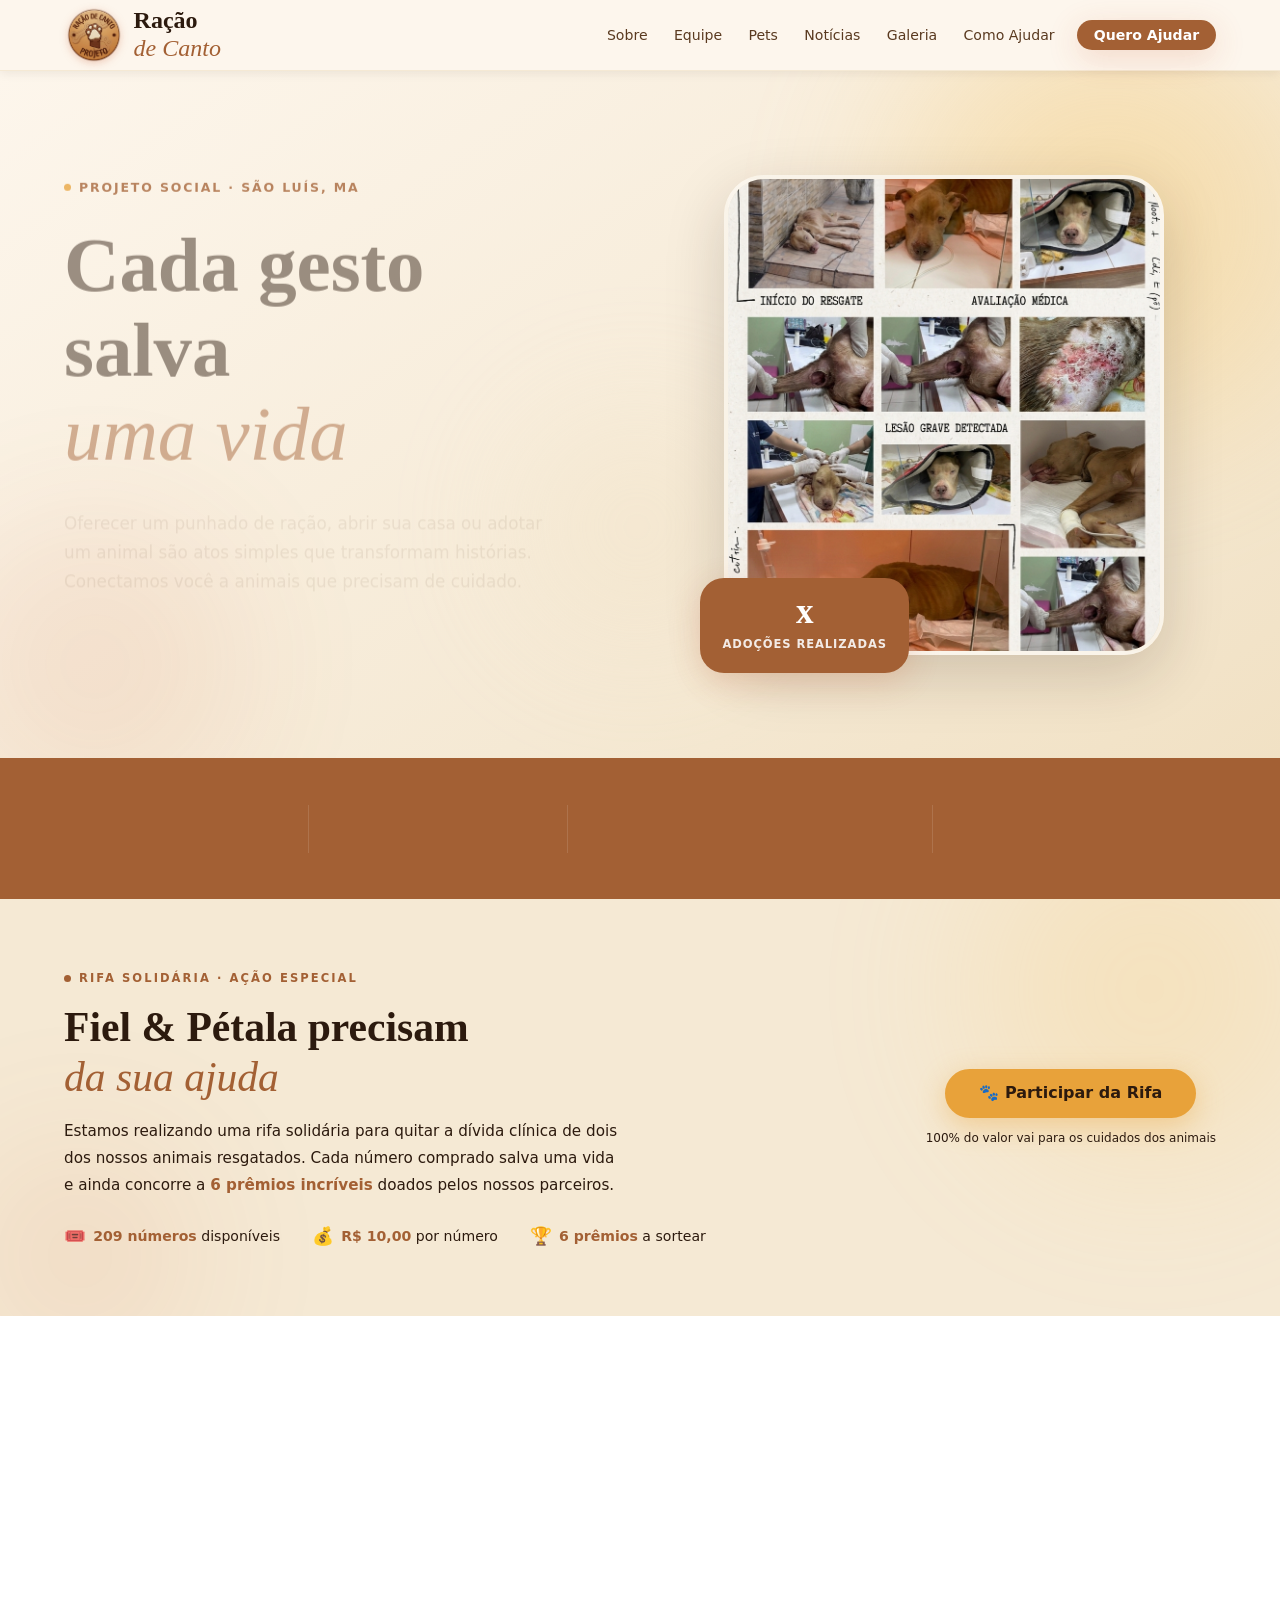
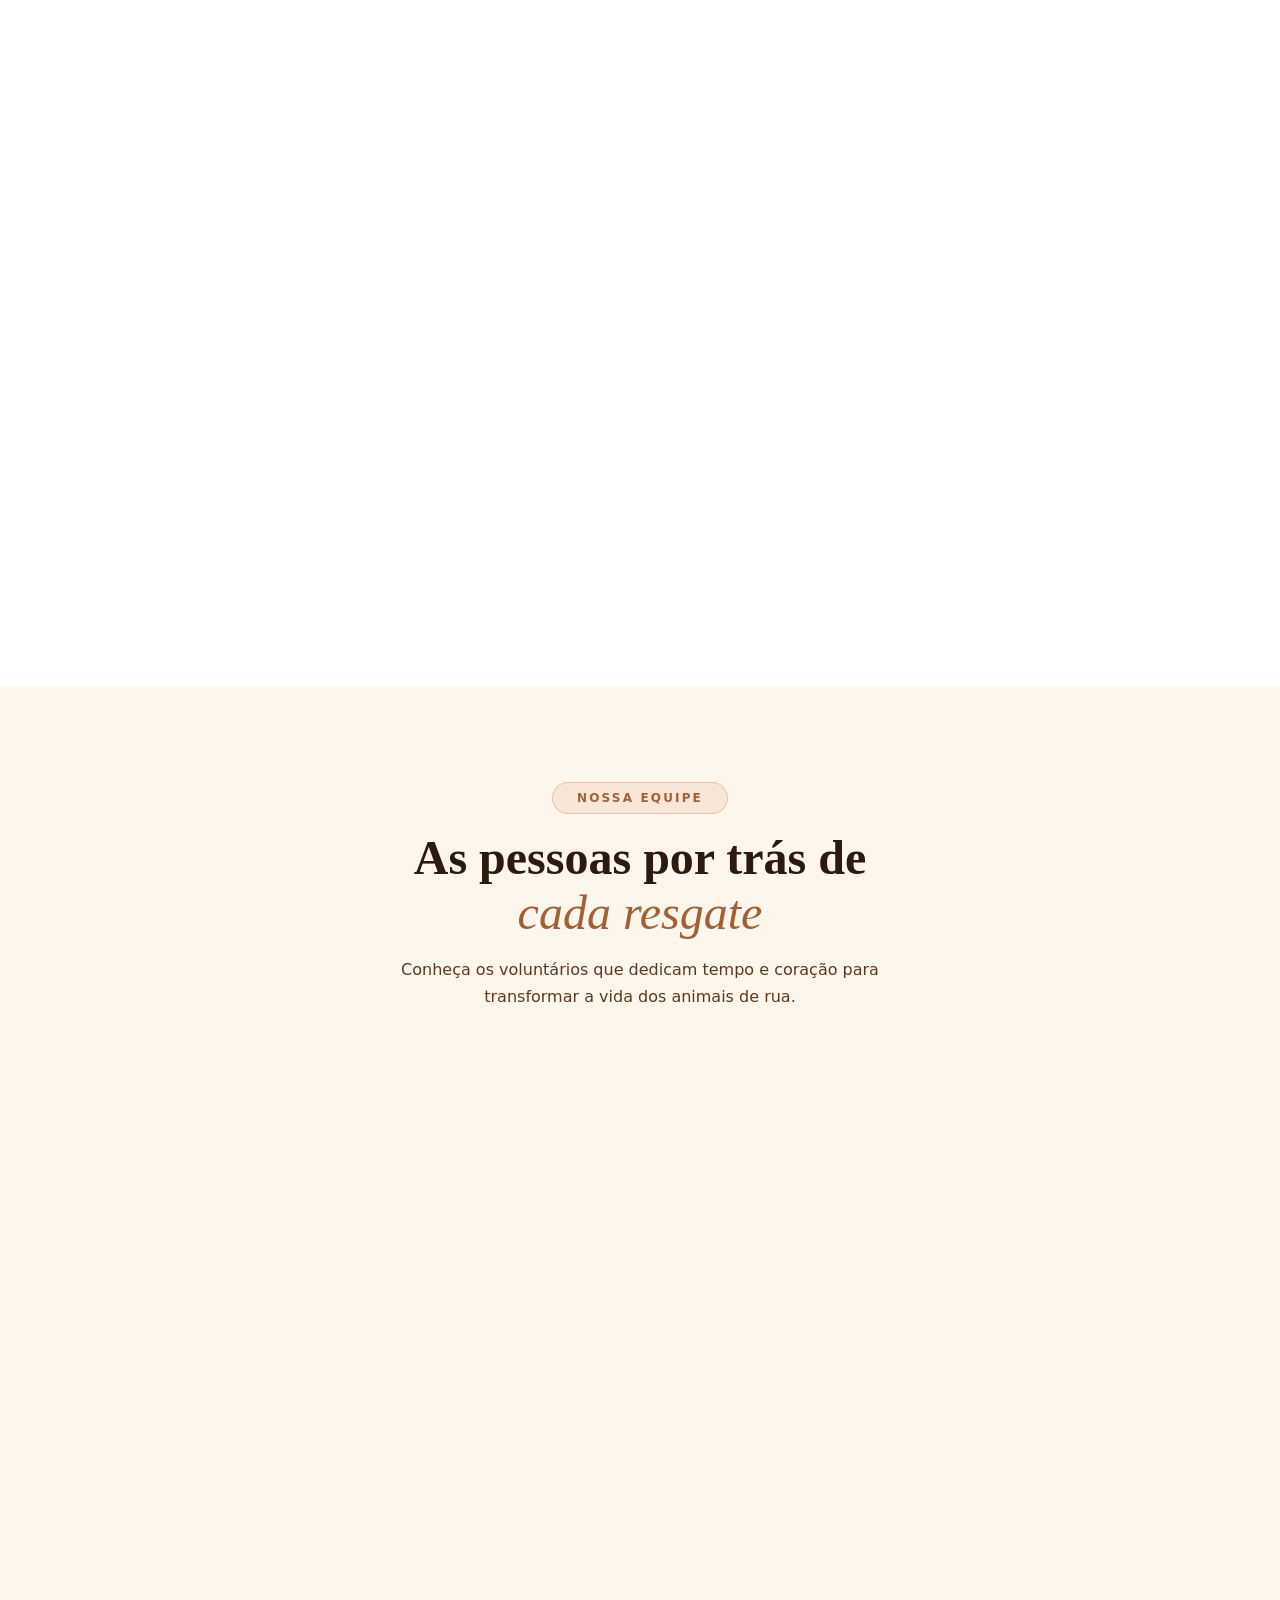
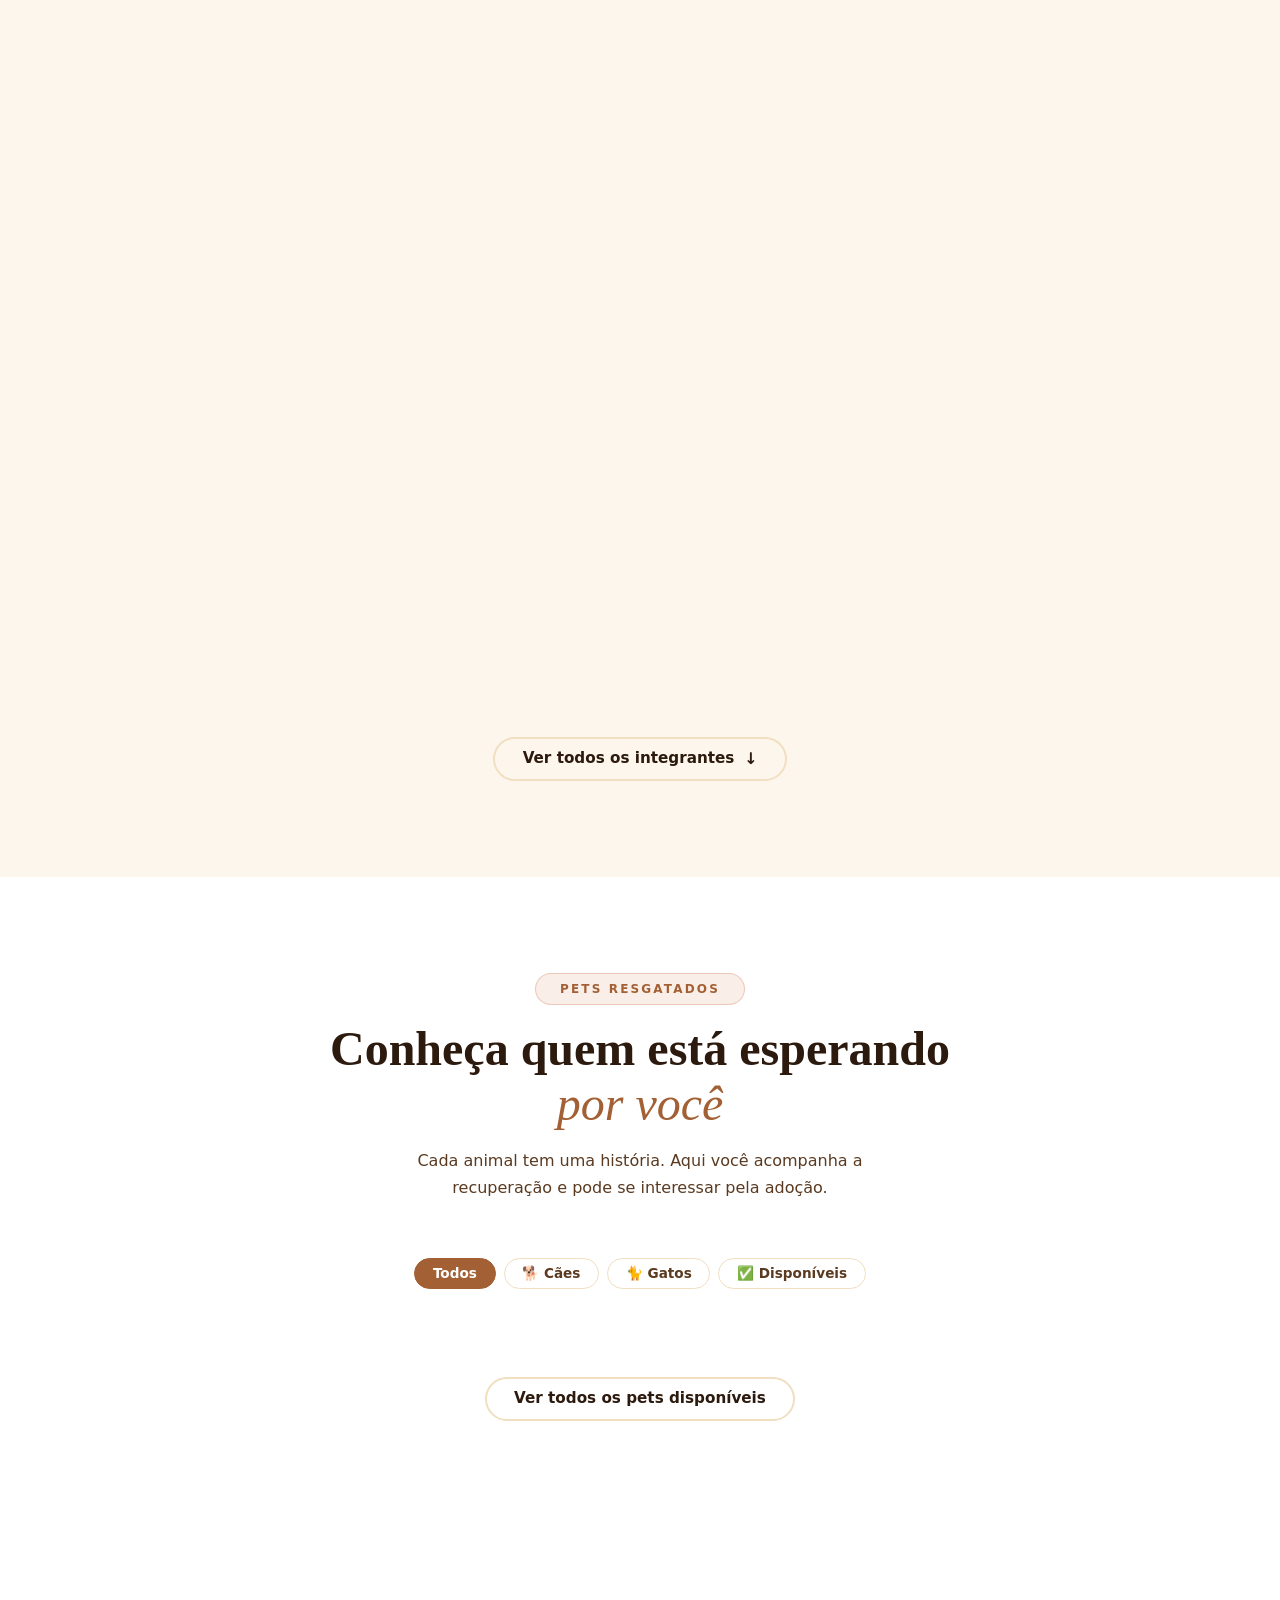
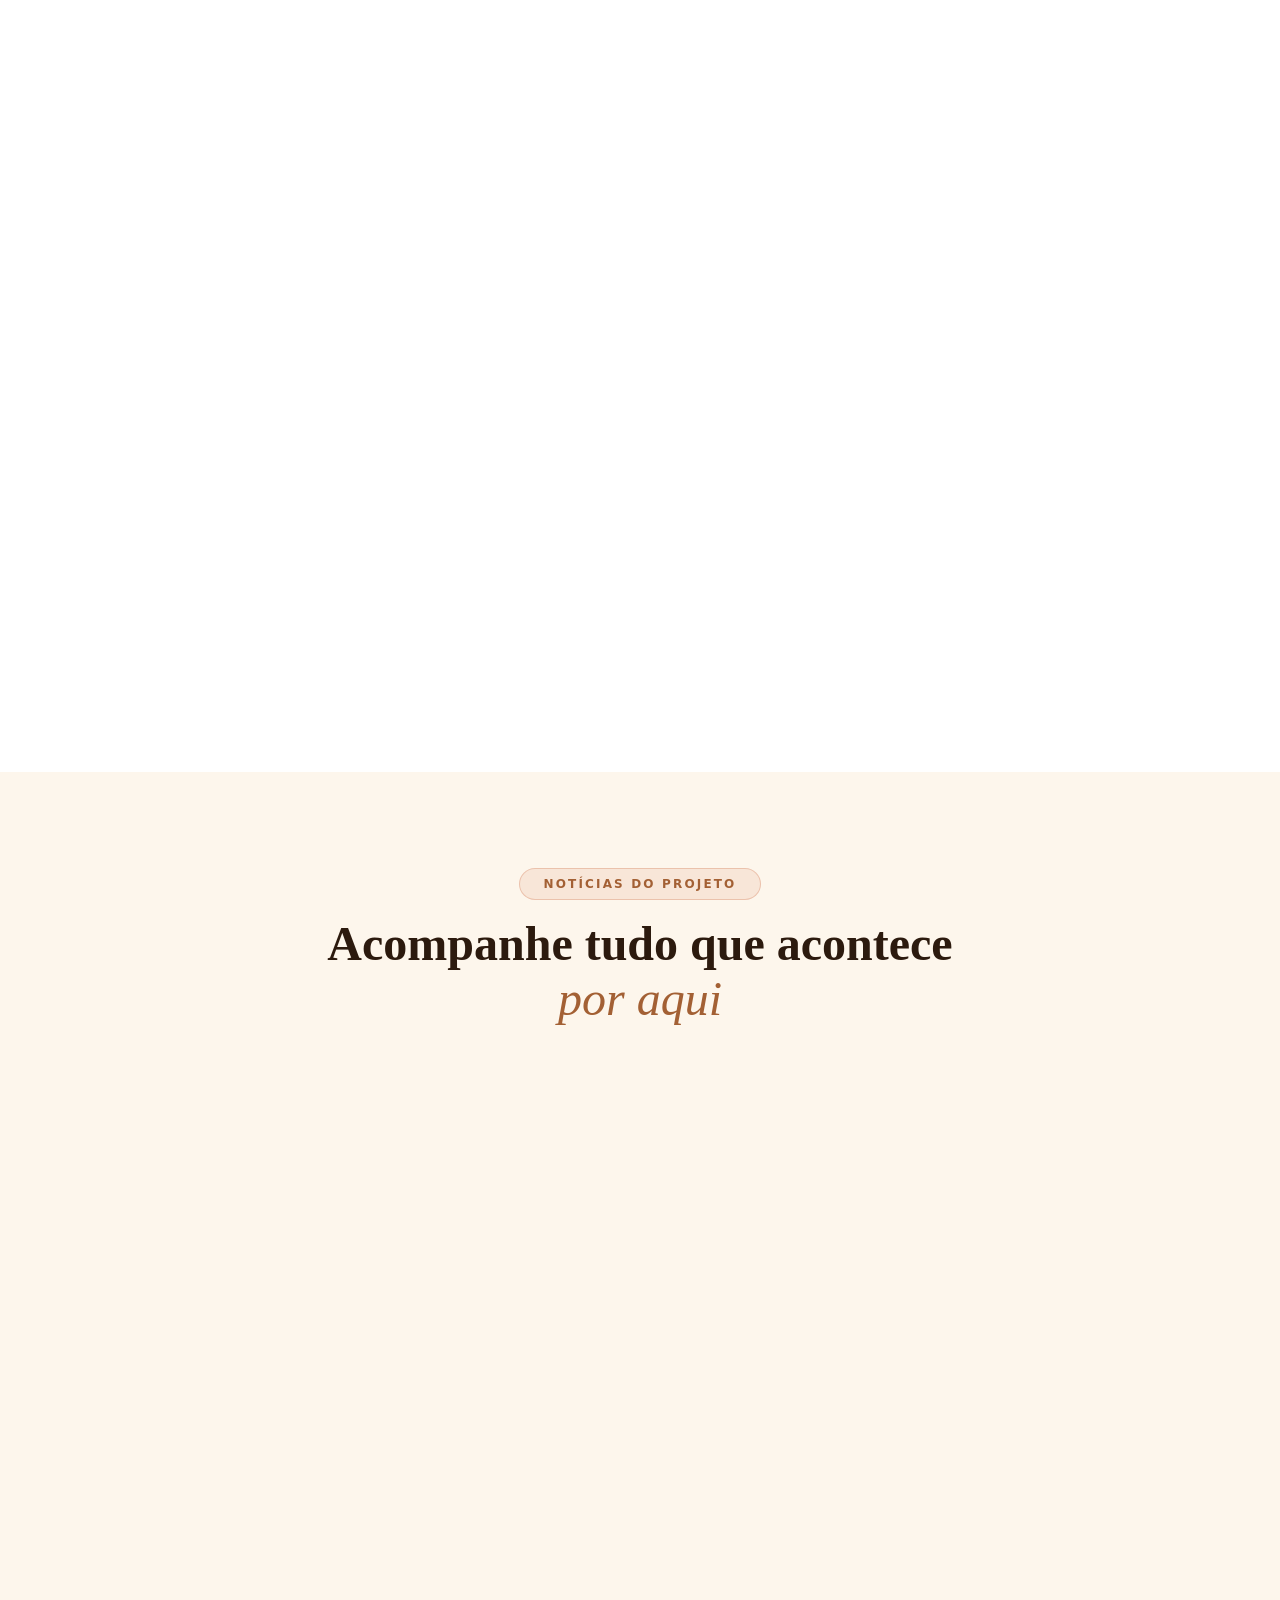
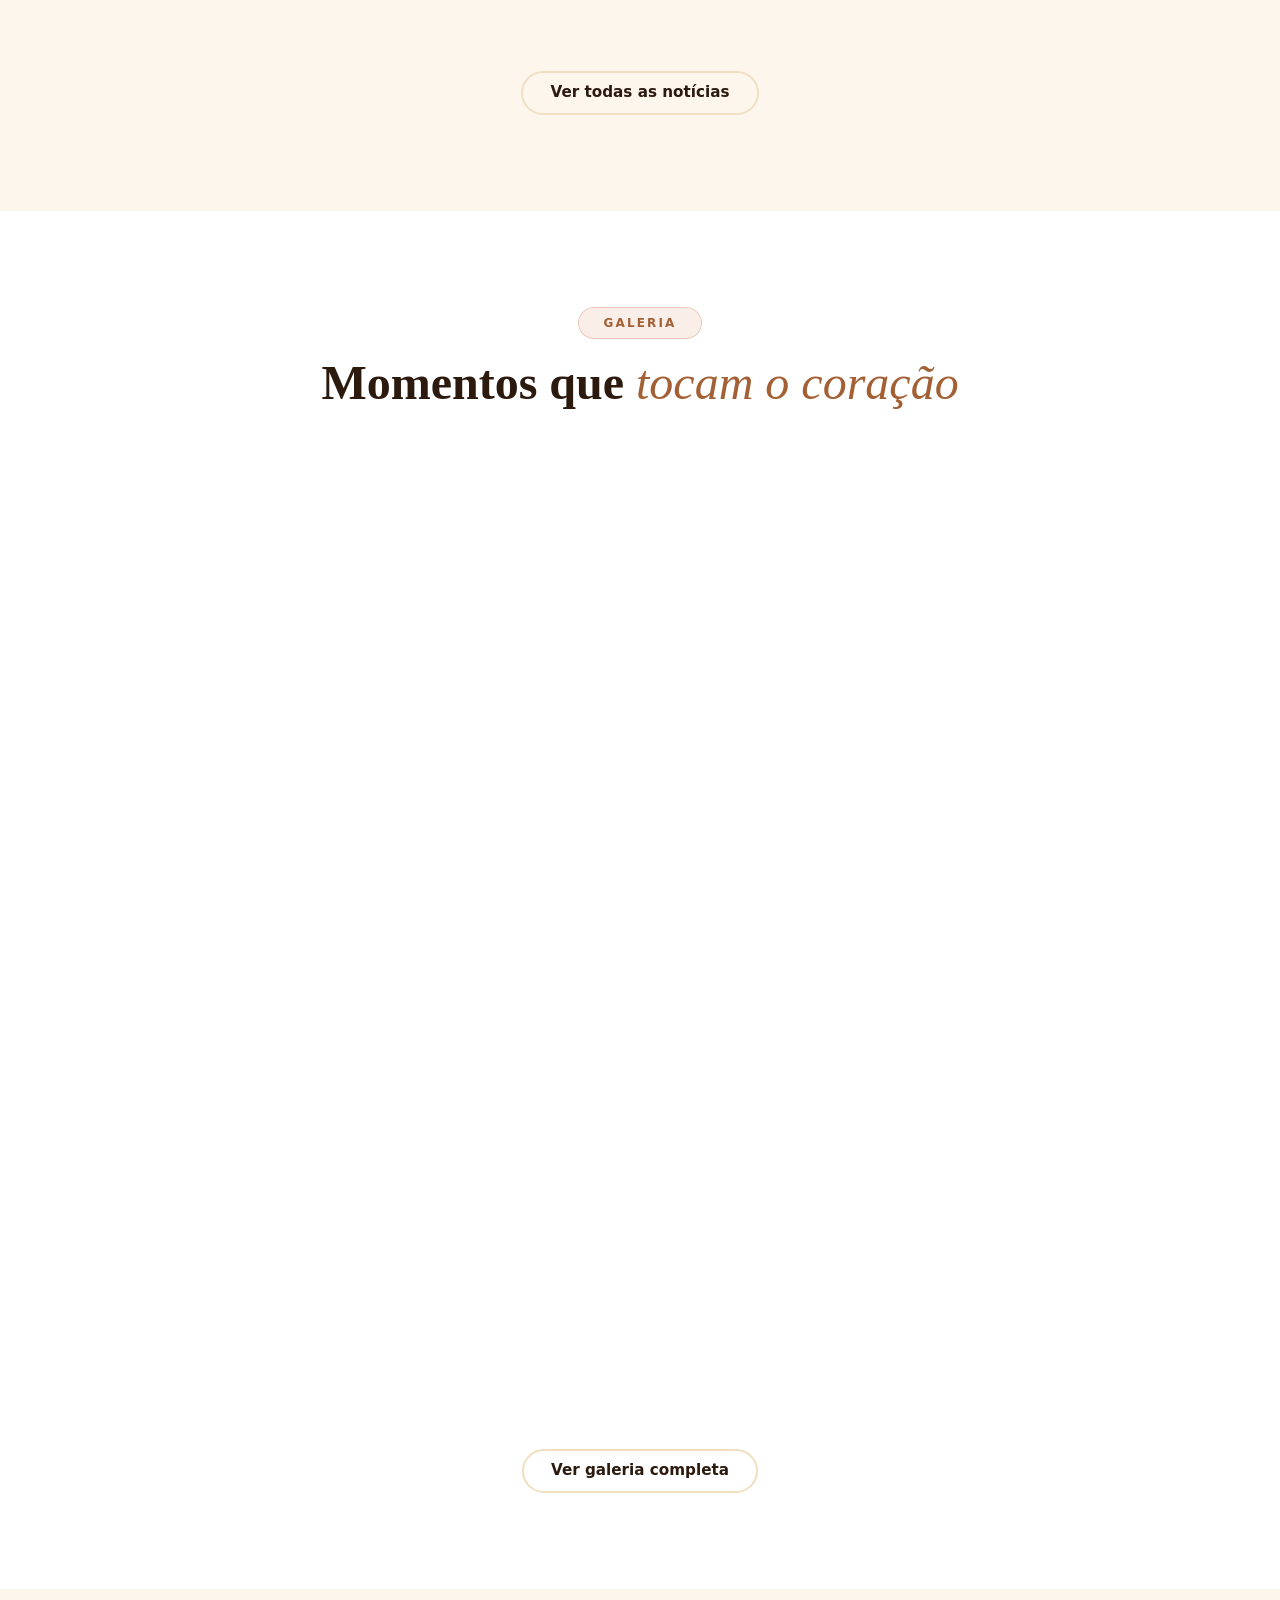
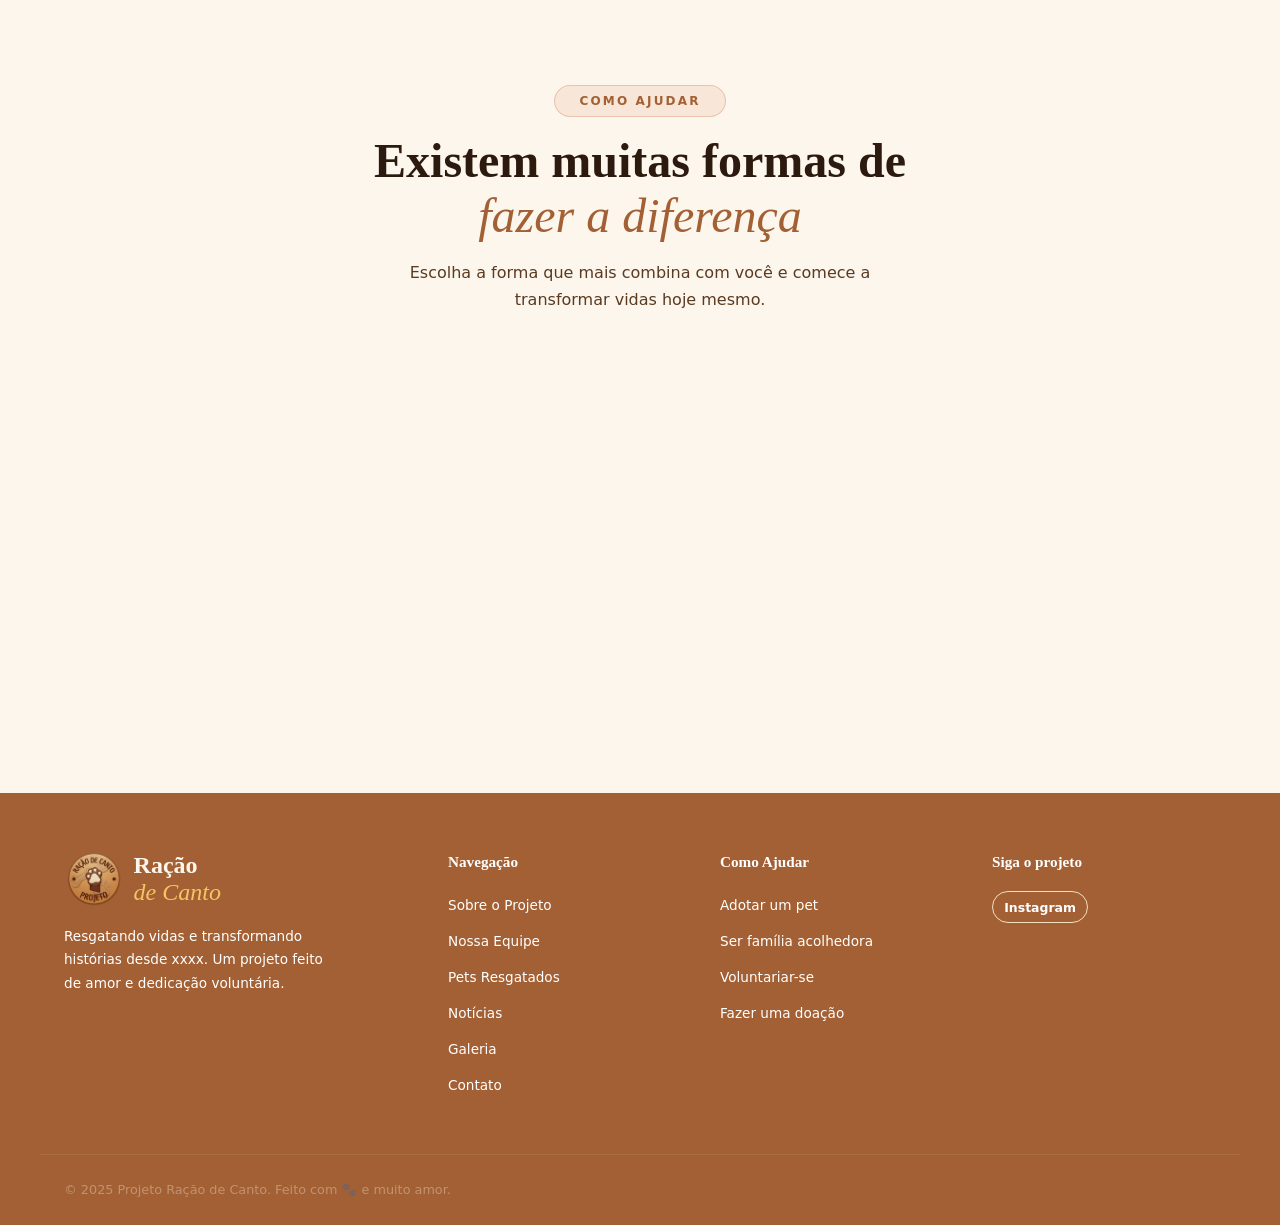
==== commit 06ea917c: "Atualização membros" ====
--- a/Ração de Canto/index.html
+++ b/Ração de Canto/index.html
@@ -340,7 +340,7 @@
             <article class="membro-card">
               <div class="membro-img-wrap">
                 <img src="/Ração de Canto/assets/images/Members/Foto - Kauan - Dev.jpg" alt="Foto de Kauan" class="membro-img" />
-                <div class="membro-role-tag">Dev</div>
+                <div class="membro-role-tag">Voluntário</div>
               </div>
               <div class="membro-body">
                 <h3 class="membro-nome">Kauan Barateli</h3>
@@ -354,11 +354,11 @@
 
             <article class="membro-card">
               <div class="membro-img-wrap">
-                <img src="/Ração de Canto/assets/images/Members/integrante-5.jpg" alt="Foto do Integrante 5" class="membro-img" />
-                <div class="membro-role-tag">Voluntário</div>
-              </div>
-              <div class="membro-body">
-                <h3 class="membro-nome">Nome Integrante 5</h3>
+                <img src="/Ração de Canto/assets/images/Members/Thayla Kadigi.jpeg" alt="Foto de Thayla Kadigi" class="membro-img" />
+                <div class="membro-role-tag">Voluntário</div>
+              </div>
+              <div class="membro-body">
+                <h3 class="membro-nome">Thayla Kadigi</h3>
                 <div class="membro-meta-row">
                   <span class="membro-chip">x anos</span>
                   <span class="membro-chip">x anos no projeto</span>
@@ -369,16 +369,16 @@
 
             <article class="membro-card">
               <div class="membro-img-wrap">
-                <img src="/Ração de Canto/assets/images/Members/integrante-6.jpg" alt="Foto do Integrante 6" class="membro-img" />
-                <div class="membro-role-tag">Voluntário</div>
-              </div>
-              <div class="membro-body">
-                <h3 class="membro-nome">Nome Integrante 6</h3>
-                <div class="membro-meta-row">
-                  <span class="membro-chip">x anos</span>
-                  <span class="membro-chip">x anos no projeto</span>
-                </div>
-                <p class="membro-historia">Lorem ipsum dolor sit amet consectetur, adipisicing elit. Odit corporis perferendis maiores expedita.</p>
+                <img src="/Ração de Canto/assets/images/Members/André Luís.jpg" alt="Foto de André Luís" class="membro-img" />
+                <div class="membro-role-tag">Voluntário</div>
+              </div>
+              <div class="membro-body">
+                <h3 class="membro-nome">André Luis</h3>
+                <div class="membro-meta-row">
+                  <span class="membro-chip">x anos</span>
+                  <span class="membro-chip">x anos no projeto</span>
+                </div>
+                <p class="membro-historia">Entrei no projeto para ajudar no que puder os animais em situações de rua, e acredito que com essas ações podemos conscientizar outras pessoas a darem mais atenção sobre esse assunto.</p>
               </div>
             </article>
 
--- a/Ração de Canto/css/Style.css
+++ b/Ração de Canto/css/Style.css
@@ -798,7 +798,7 @@
 
 .membro-img-wrap {
   position: relative;
-  height: 260px;
+  height: 360px;
   background: linear-gradient(135deg, var(--creme-escuro), var(--creme-medio));
   overflow: hidden;
 }
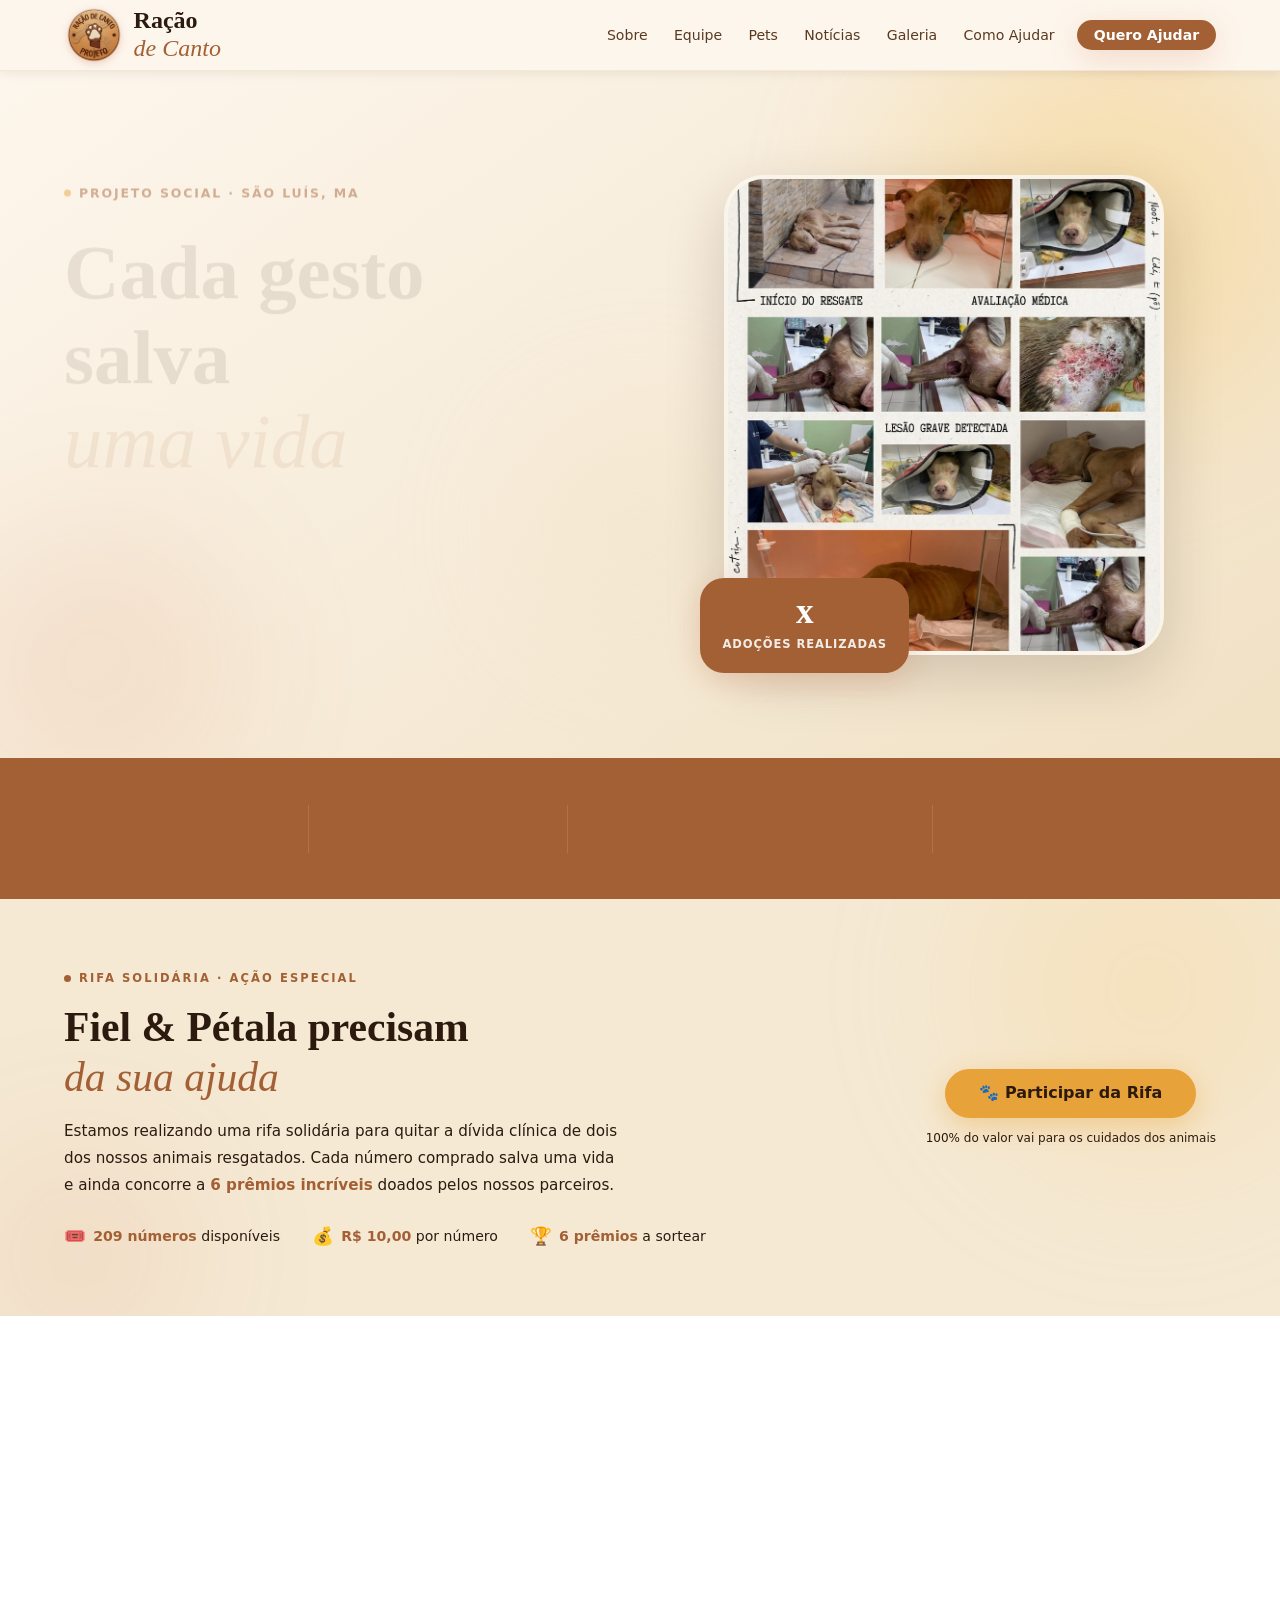
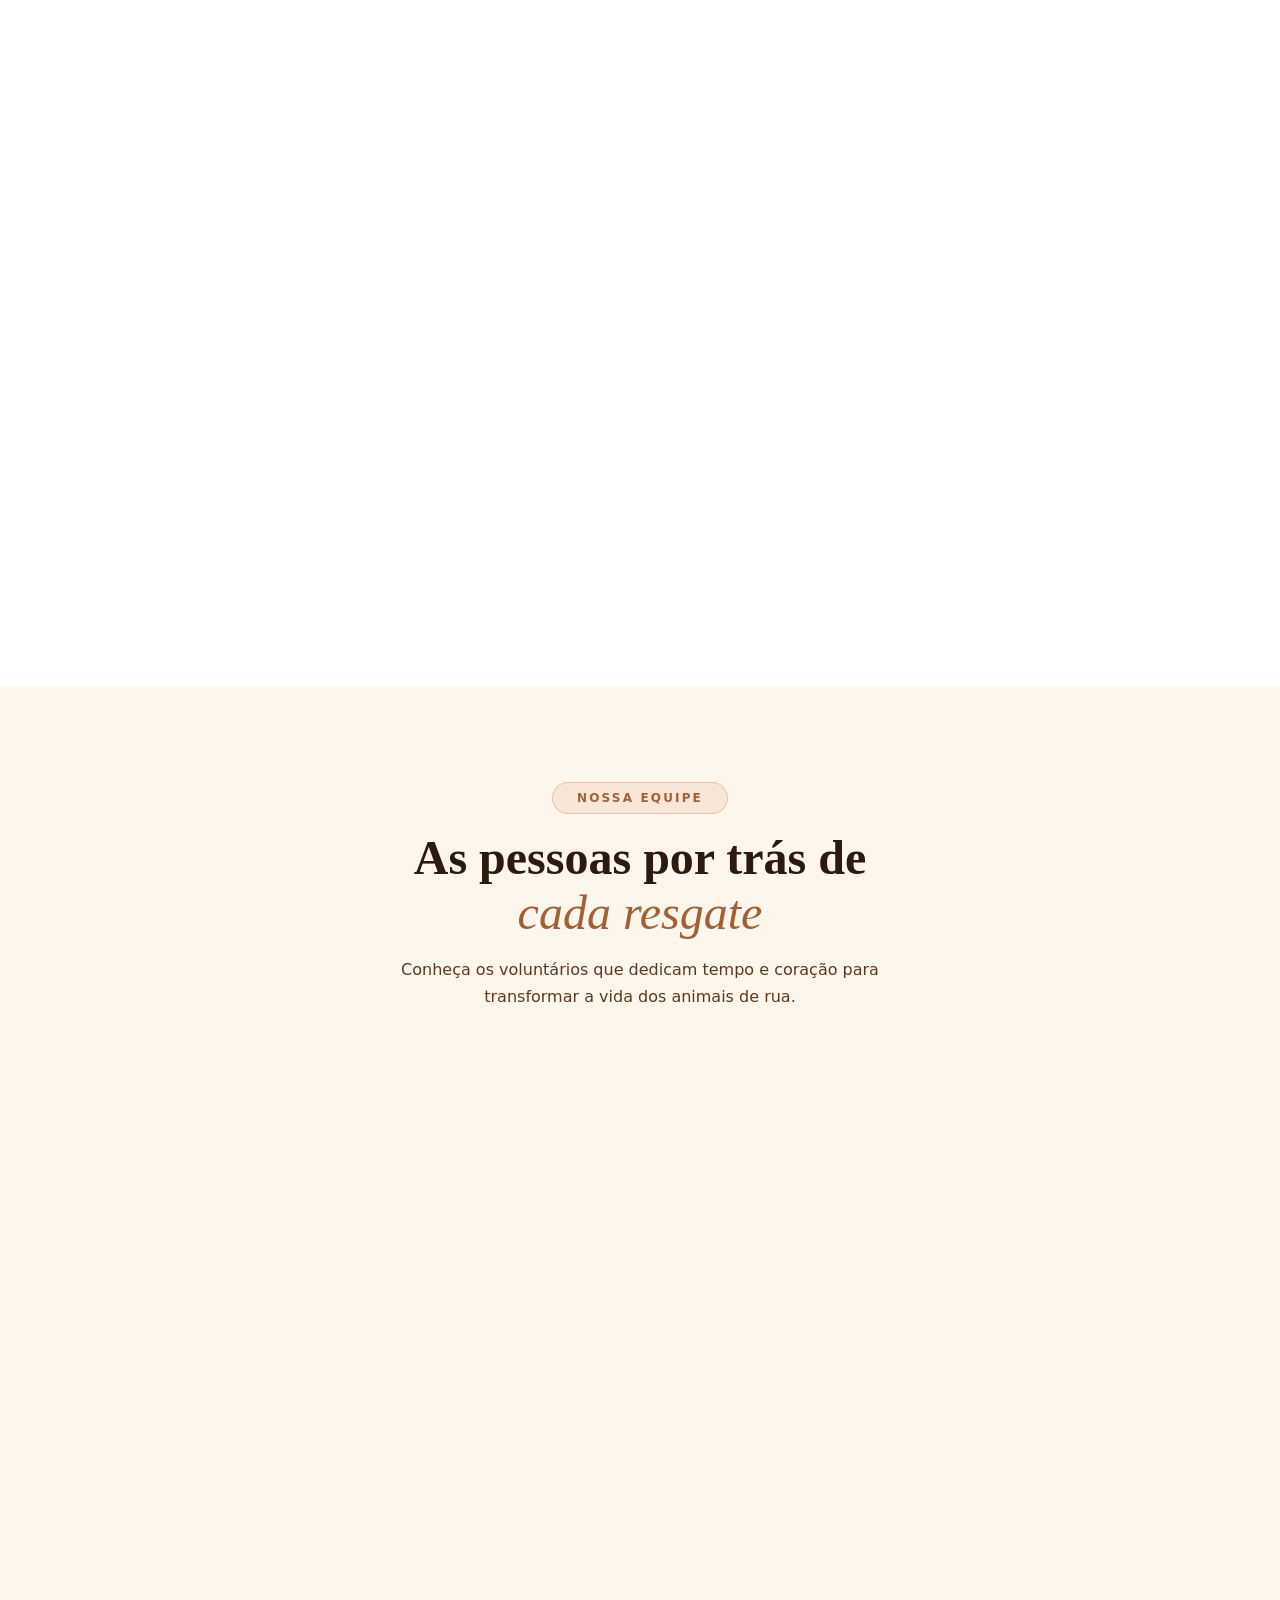
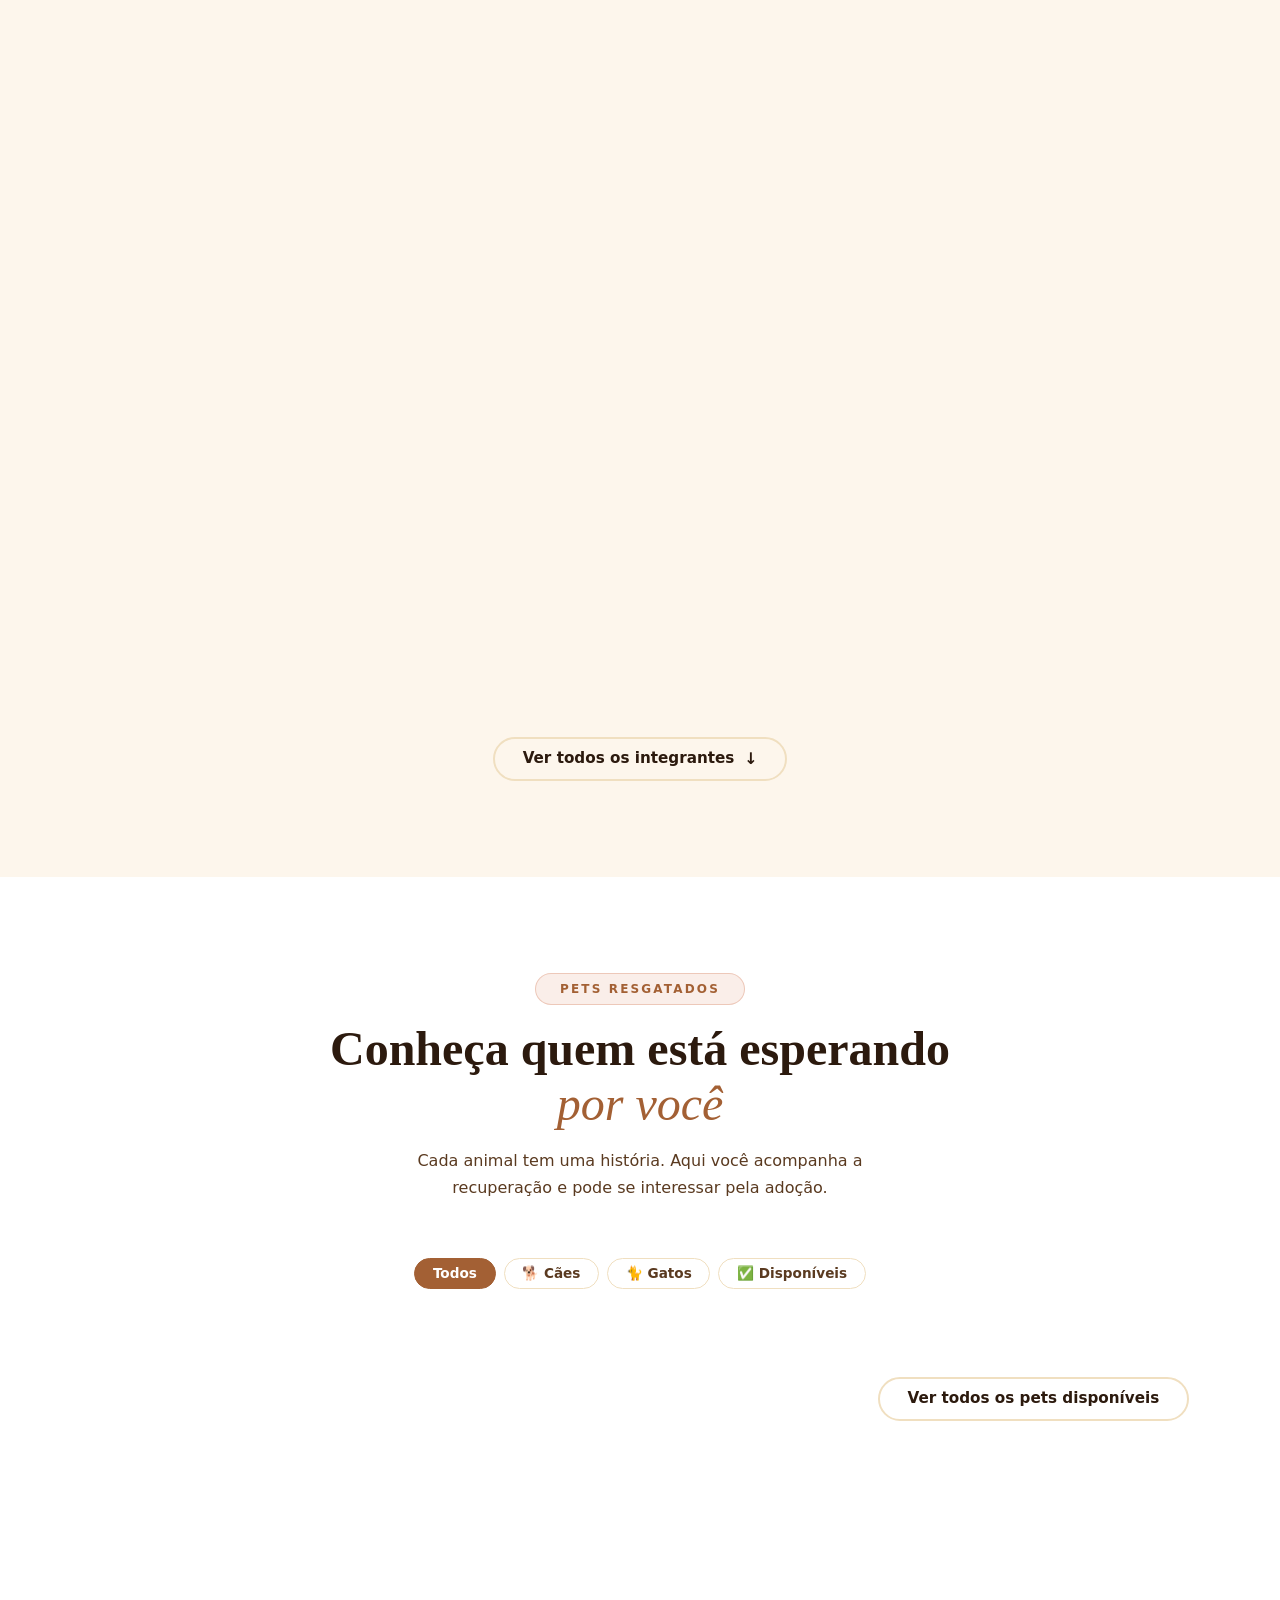
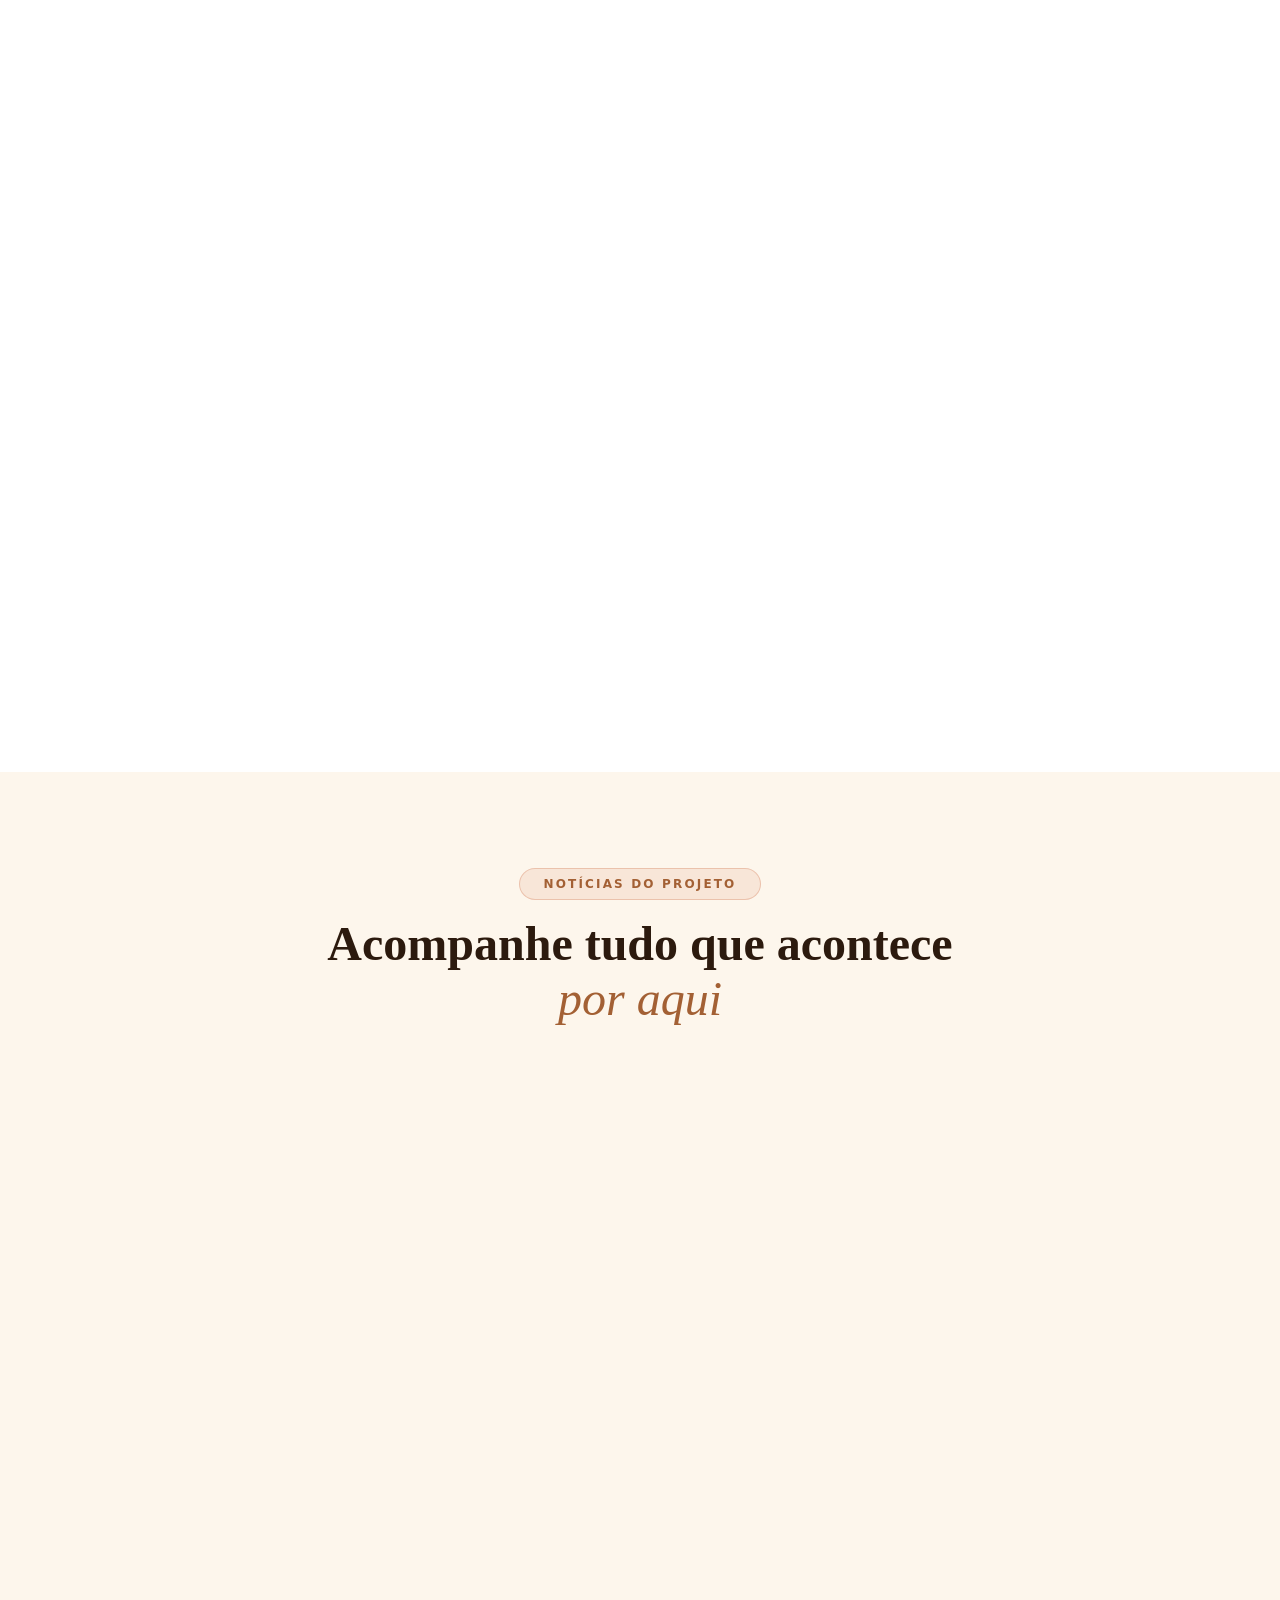
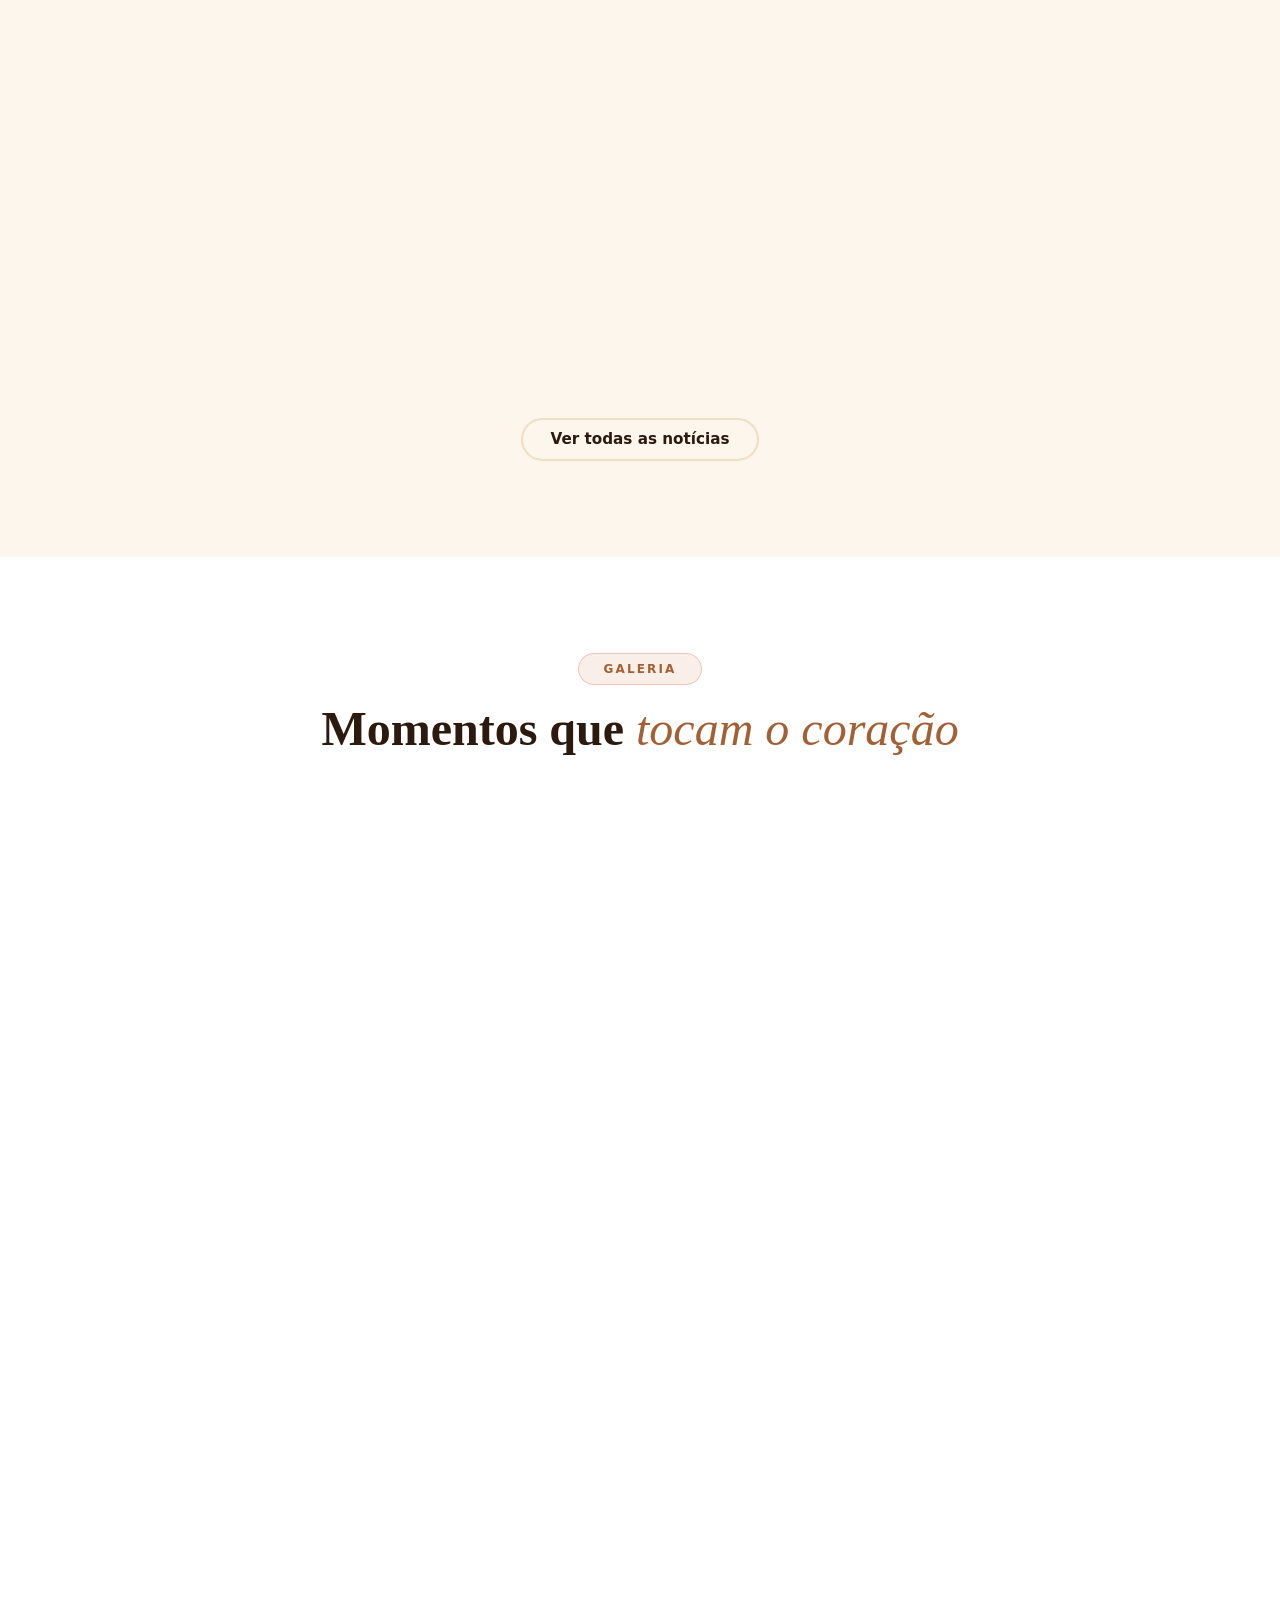
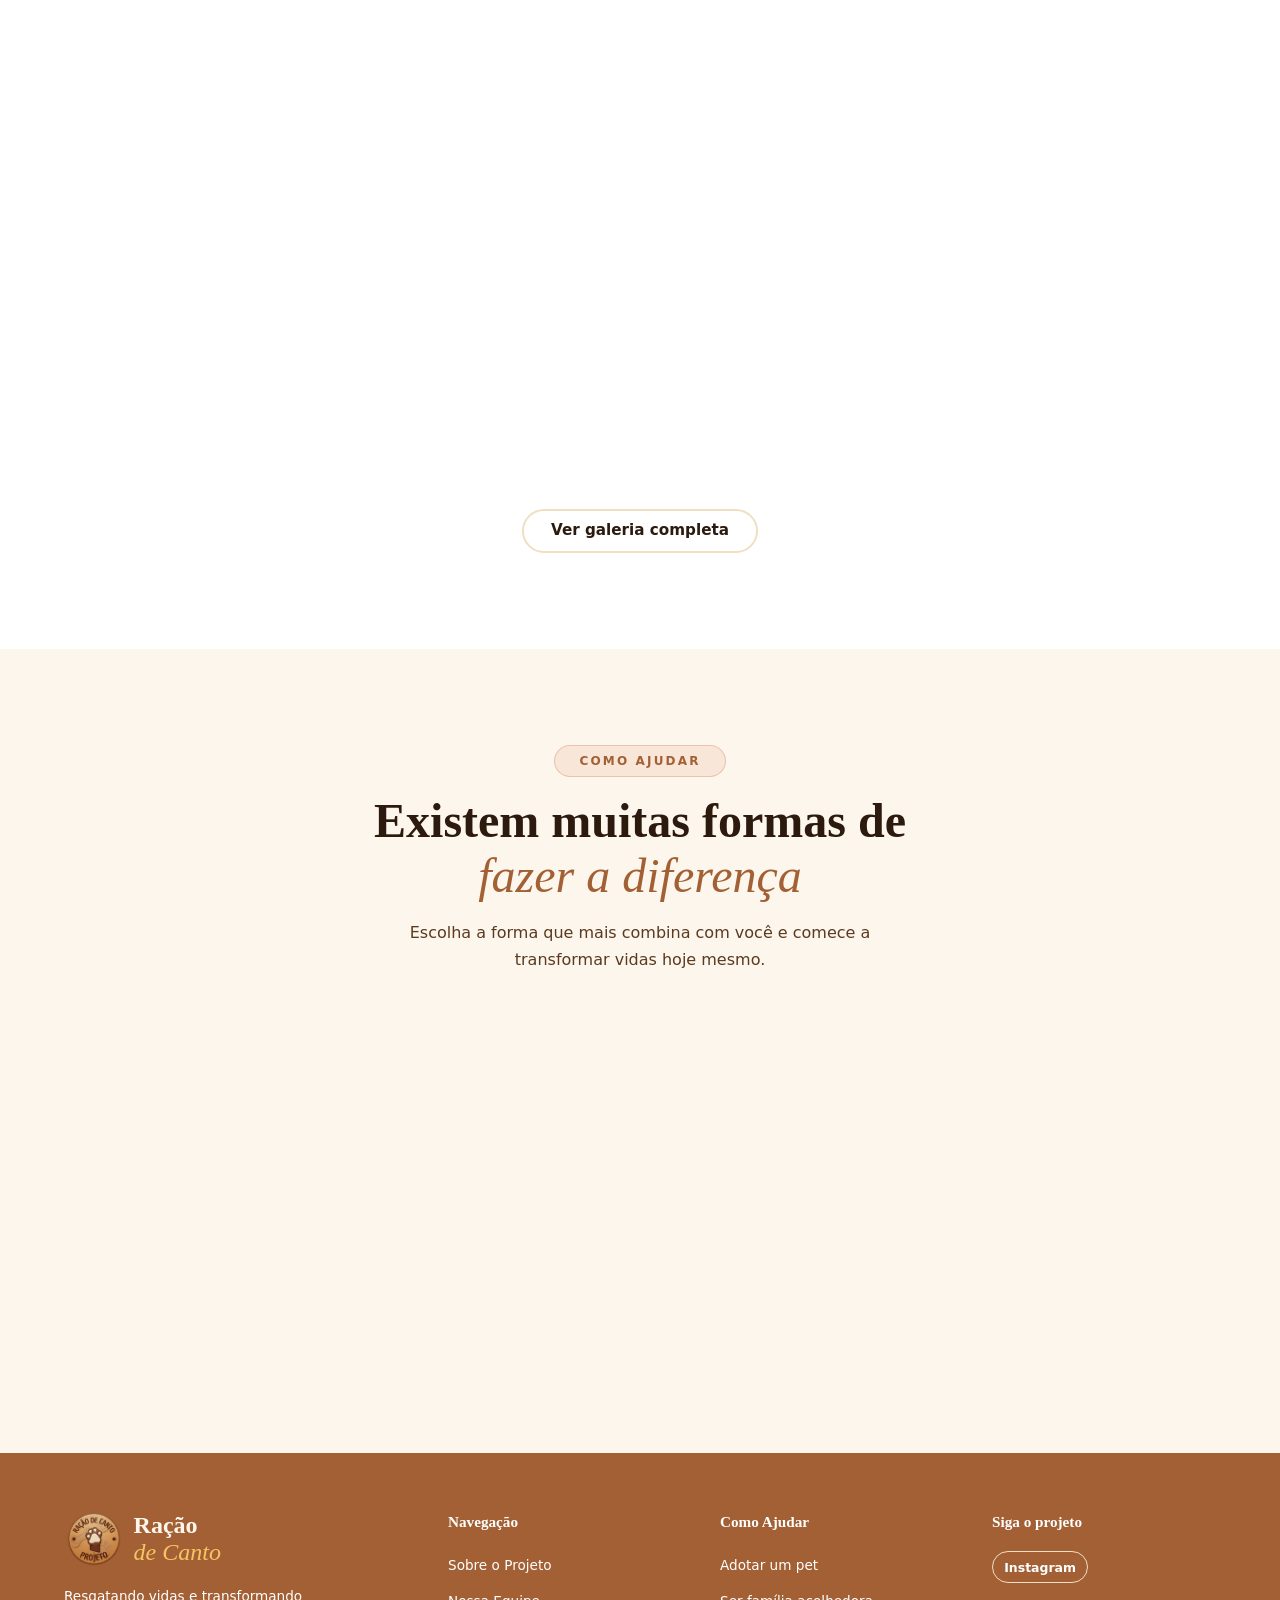
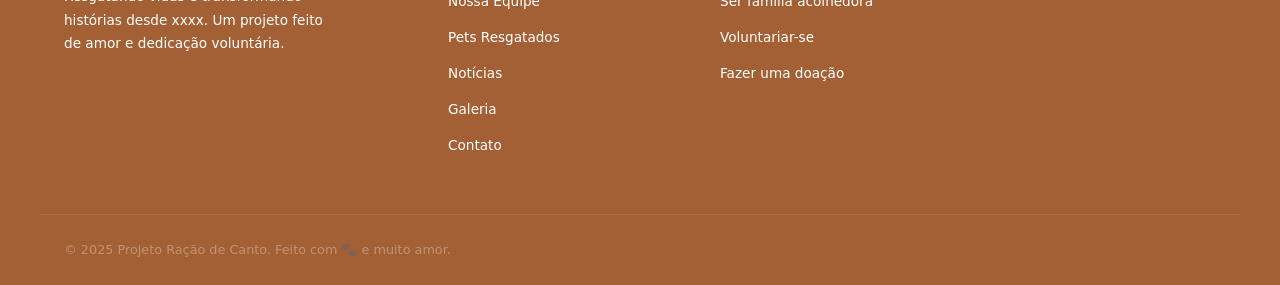
==== commit bd182092: "Versão 3 - Adição de novas noticias, atualização de uma nova página" ====
--- a/Ração de Canto/index.html
+++ b/Ração de Canto/index.html
@@ -382,7 +382,7 @@
               </div>
             </article>
 
-            <!-- OCULTOS (cards 7 a 16 — revelados ao clicar em "Ver todos") -->
+            <!-- OCULTOS (cards 7 a 16 — revelados ao clicar em "Ver todos")
             <article class="membro-card membro-card--oculto">
               <div class="membro-img-wrap">
                 <img src="/Ração de Canto/assets/images/Members/integrante-7.jpg" alt="Foto do Integrante 7" class="membro-img" />
@@ -531,7 +531,7 @@
                 </div>
                 <p class="membro-historia">Lorem ipsum dolor sit amet consectetur, adipisicing elit. Odit corporis perferendis maiores expedita.</p>
               </div>
-            </article>
+            </article> -->
 
           </div>
 
@@ -609,7 +609,7 @@
                   </div>
                 </dl>
                 <p class="pet-story">
-                  Essa é a Pétala, uma cachorrinha de 4 anos cheia de amor para dar! 
+                  Essa é a Pétala, uma cachorrinha de 5 anos cheia de amor para dar! 
                   <br>
                   <br>
                   Ela já é castrada, vacinada e super dócil, só precisa de um lar temporário ou, melhor ainda, uma adoção responsável e cheia de carinho! 
@@ -625,6 +625,53 @@
                 >
               </div>
             </li>
+
+            <li class="pet-card" data-especie="caes" data-status="disponivel">
+              <div class="pet-img-wrap">
+                <img
+                  src="/Ração de Canto/assets/images/Pet/Galeria/Fiel 2.jpeg"
+                  alt="Fiel, Pitbull disponível para adoção"
+                  class="pet-img"
+                />
+                <span class="pet-badge pet-badge--disponivel">Disponível</span>
+              </div>
+              <div class="pet-body">
+                <div class="pet-header-row">
+                  <h3 class="pet-name">Fiel (Zeus)</h3>
+                  <span class="pet-emoji" aria-hidden="true">🐕</span>
+                </div>
+                <dl class="pet-meta">
+                  <div>
+                    <dt>Raça</dt>
+                    <dd>Pitbull</dd>
+                  </div>
+                  <div>
+                    <dt>Idade</dt>
+                    <dd>~3 anos</dd>
+                  </div>
+                  <div>
+                    <dt>Resgatada</dt>
+                    <dd>Mar 2026</dd>
+                  </div>
+                </dl>
+                <p class="pet-story">
+                  Fiel é um Pitbull de mais ou menos 4 anos de idade, que foi abandonado, arrastado, jogado fora como lixo. 
+                  <br>
+                  <br>
+                  Chegou extremamente debilitado, anêmico e desnutrido, um quadro de meses de negligência. 
+                  Mas ele está lutando, e nós também estamos lutando por ele.
+                  <br>
+                  <br>
+                  Hoje ele está em um Lar temporário esperando achar um dono para lhe dar todo amor e carinho que ele merece!
+                  
+                </p>
+                <a href="https://wa.link/9vu6ym" class="btn btn--primary btn--small"
+                  >Quero adotar</a
+                >
+              </div>
+            </li>
+
+
 <!--
             <li class="pet-card" data-especie="gatos" data-status="acolhimento">
               <div class="pet-img-wrap">
@@ -848,26 +895,38 @@
             <article class="noticia-card noticia-card--destaque">
               <div class="noticia-img-wrap">
                 <img
-                  src="broken-image.jpg"
-                  alt="Feira de adoção de junho de 2025"
+                  src="/Ração de Canto/assets/images/Pet/Galeria/Fiel 1.jpeg"
+                  alt="Lar temporário Fiel"
                   class="noticia-img"
                 />
-                <span class="noticia-tag">Evento</span>
+                <span class="noticia-tag">Resgate</span>
               </div>
               <div class="noticia-body">
-                <time class="noticia-data" datetime="2025-06-14"
-                  >14 de junho de 2025</time
+                <time class="noticia-data" datetime="2026-04-09"
+                  >09 de Abril de 2026</time
                 >
                 <h3 class="noticia-titulo">
-                  Feira de Adoção de Junho reuniu mais de 300 pessoas e resultou
-                  em 18 adoções
+                  Lar temporário - Fiel 
                 </h3>
                 <p class="noticia-resumo">
-                  O evento realizado na Praça Central foi um sucesso! Com
-                  música, food trucks pet-friendly e muito amor, 18 animais
-                  encontraram seus lares definitivos em um único dia.
+                  Fiel chegou ao lar temporário no dia 09/04 e iniciou uma nova etapa marcada por recuperação, adaptação e reabilitação. 
+                  <br>
+                  <br>
+                  Ainda bastante debilitado após a cirurgia, ele está sendo mantido separado dos outros animais neste primeiro momento, recebendo cuidados especiais, medicação e acompanhamento diário, principalmente para reconstruir sua relação com a alimentação.
+                  <br>
+                  <br>
+                  Apesar dos traumas causados por maus-tratos e abandono, Fiel é um cachorro dócil e está, aos poucos, aprendendo a confiar novamente. 
+                  <br>
+                  <br>
+                  Todo o processo está sendo conduzido com paciência, respeito e carinho, para garantir que ele finalmente tenha a vida digna que sempre mereceu.
+                  <br>
+                  <br>                  
+                  Seguimos com custos contínuos do lar temporário, ração e tratamentos, além de dívidas pendentes da clínica. 
+                  <br>
+                  <br>
+                  Como o projeto não possui apoio público, toda ajuda é essencial para continuarmos essa missão e garantir a recuperação completa do Fiel. 💛🐾
                 </p>
-                <a href="#" class="noticia-link"
+                <a href="https://www.instagram.com/p/DW_fgrtES77/?utm_source=ig_web_button_share_sheet&igsh=MzRlODBiNWFlZA==" class="noticia-link"
                   >Leia mais <span aria-hidden="true">→</span></a
                 >
               </div>
@@ -877,20 +936,20 @@
               <article class="noticia-card noticia-card--mini">
                 <div class="noticia-img-wrap">
                   <img
-                    src="broken-image.jpg"
+                    src="/Ração de Canto/assets/images/Pet/Rifa Sólidaria.jpg"
                     alt="Castração em massa"
                     class="noticia-img"
                   />
-                  <span class="noticia-tag">Saúde</span>
+                  <span class="noticia-tag">Rifa</span>
                 </div>
                 <div class="noticia-body">
-                  <time class="noticia-data" datetime="2025-05-28"
-                    >28 mai 2025</time
+                  <time class="noticia-data" datetime="2026-04-08"
+                    >8 Abril 2026</time
                   >
                   <h3 class="noticia-titulo">
-                    Mutirão de castração atende 40 animais em um fim de semana
+                    Rifa Solidária Fiel e Pétala
                   </h3>
-                  <a href="#" class="noticia-link"
+                  <a href="/Ração de Canto/raffle/index.html" class="noticia-link"
                     >Leia mais <span aria-hidden="true">→</span></a
                   >
                 </div>
@@ -899,26 +958,26 @@
               <article class="noticia-card noticia-card--mini">
                 <div class="noticia-img-wrap">
                   <img
-                    src="broken-image.jpg"
+                    src="/Ração de Canto/assets/images/Pet/Foto Pétala.png"
                     alt="Voluntária com cachorro"
                     class="noticia-img"
                   />
-                  <span class="noticia-tag">Voluntariado</span>
+                  <span class="noticia-tag">pétala</span>
                 </div>
                 <div class="noticia-body">
-                  <time class="noticia-data" datetime="2025-05-10"
-                    >10 mai 2025</time
+                  <time class="noticia-data" datetime="2026-04-04"
+                    >4 Abril 2026</time
                   >
                   <h3 class="noticia-titulo">
-                    Conheça Maria, a voluntária que acolheu 12 pets em dois anos
+                    Pétala precisou ser internada, com rigidez nos músculos
                   </h3>
-                  <a href="#" class="noticia-link"
+                  <a href="https://www.instagram.com/racaodecanto/" class="noticia-link"
                     >Leia mais <span aria-hidden="true">→</span></a
                   >
                 </div>
               </article>
 
-              <article class="noticia-card noticia-card--mini">
+              <!-- <article class="noticia-card noticia-card--mini">
                 <div class="noticia-img-wrap">
                   <img
                     src="broken-image.jpg"
@@ -939,12 +998,12 @@
                     >Leia mais <span aria-hidden="true">→</span></a
                   >
                 </div>
-              </article>
+              </article> -->
             </div>
           </div>
 
           <div class="section-footer">
-            <a href="#" class="btn btn--outline">Ver todas as notícias</a>
+            <a href="https://www.instagram.com/racaodecanto/" class="btn btn--outline">Ver todas as notícias</a>
           </div>
         </div>
       </section>
@@ -1012,10 +1071,34 @@
                 loading="lazy"
               />
             </figure>
+            <figure class="galeria-item">
+              <img
+                src="/Ração de Canto/assets/images/Pet/Galeria/Fiel 3.jpeg"
+                alt=""
+                class="galeria-img"
+                loading="lazy"
+              />
+            </figure>
+            <figure class="galeria-item">
+              <img
+                src="/Ração de Canto/assets/images/Pet/Galeria/Fiel 2.jpeg"
+                alt=""
+                class="galeria-img"
+                loading="lazy"
+              />
+            </figure>
+              <figure class="galeria-item">
+              <img
+                src="/Ração de Canto/assets/images/Pet/Galeria/Fiel 1.jpeg"
+                alt=""
+                class="galeria-img"
+                loading="lazy"
+              />
+            </figure>
           </div>
 
           <div class="section-footer">
-            <a href="#" class="btn btn--outline">Ver galeria completa</a>
+            <a href="/Ração de Canto/galeria/index.html" class="btn btn--outline">Ver galeria completa</a>
           </div>
         </div>
       </section>
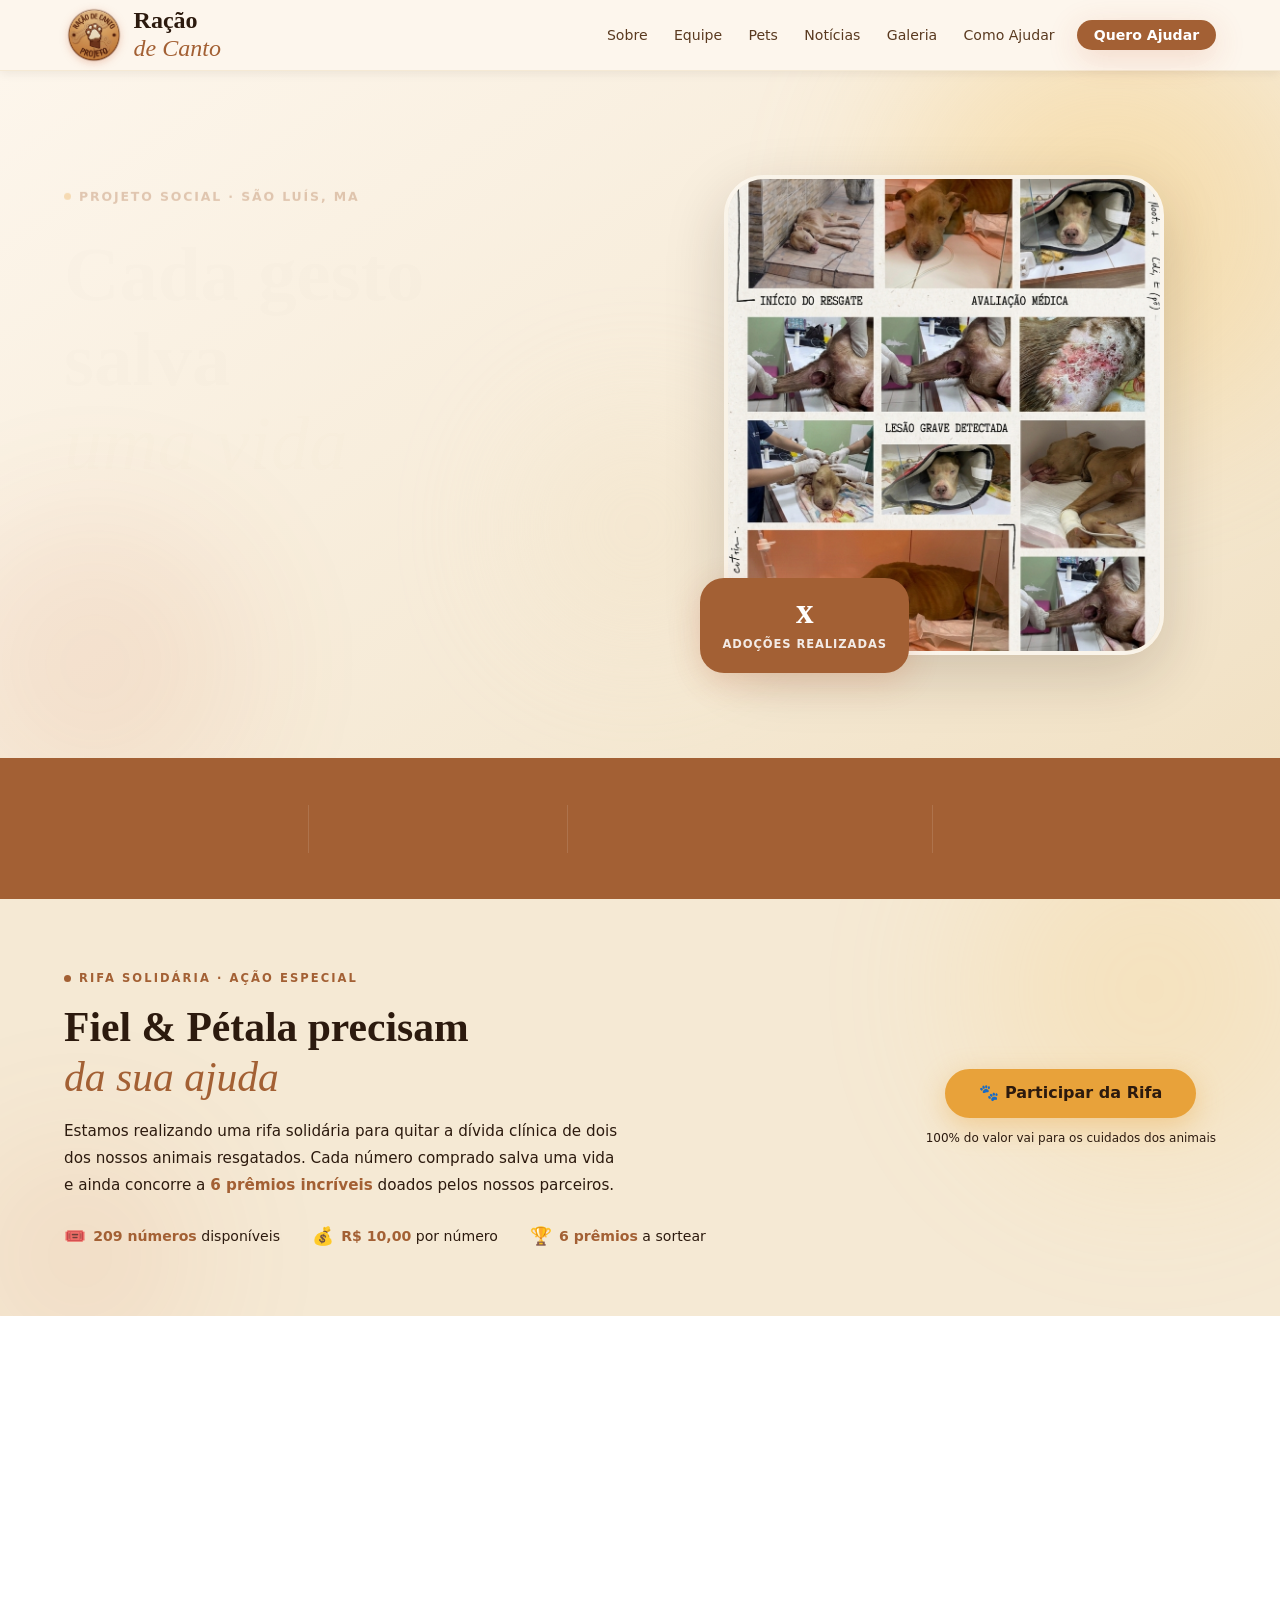
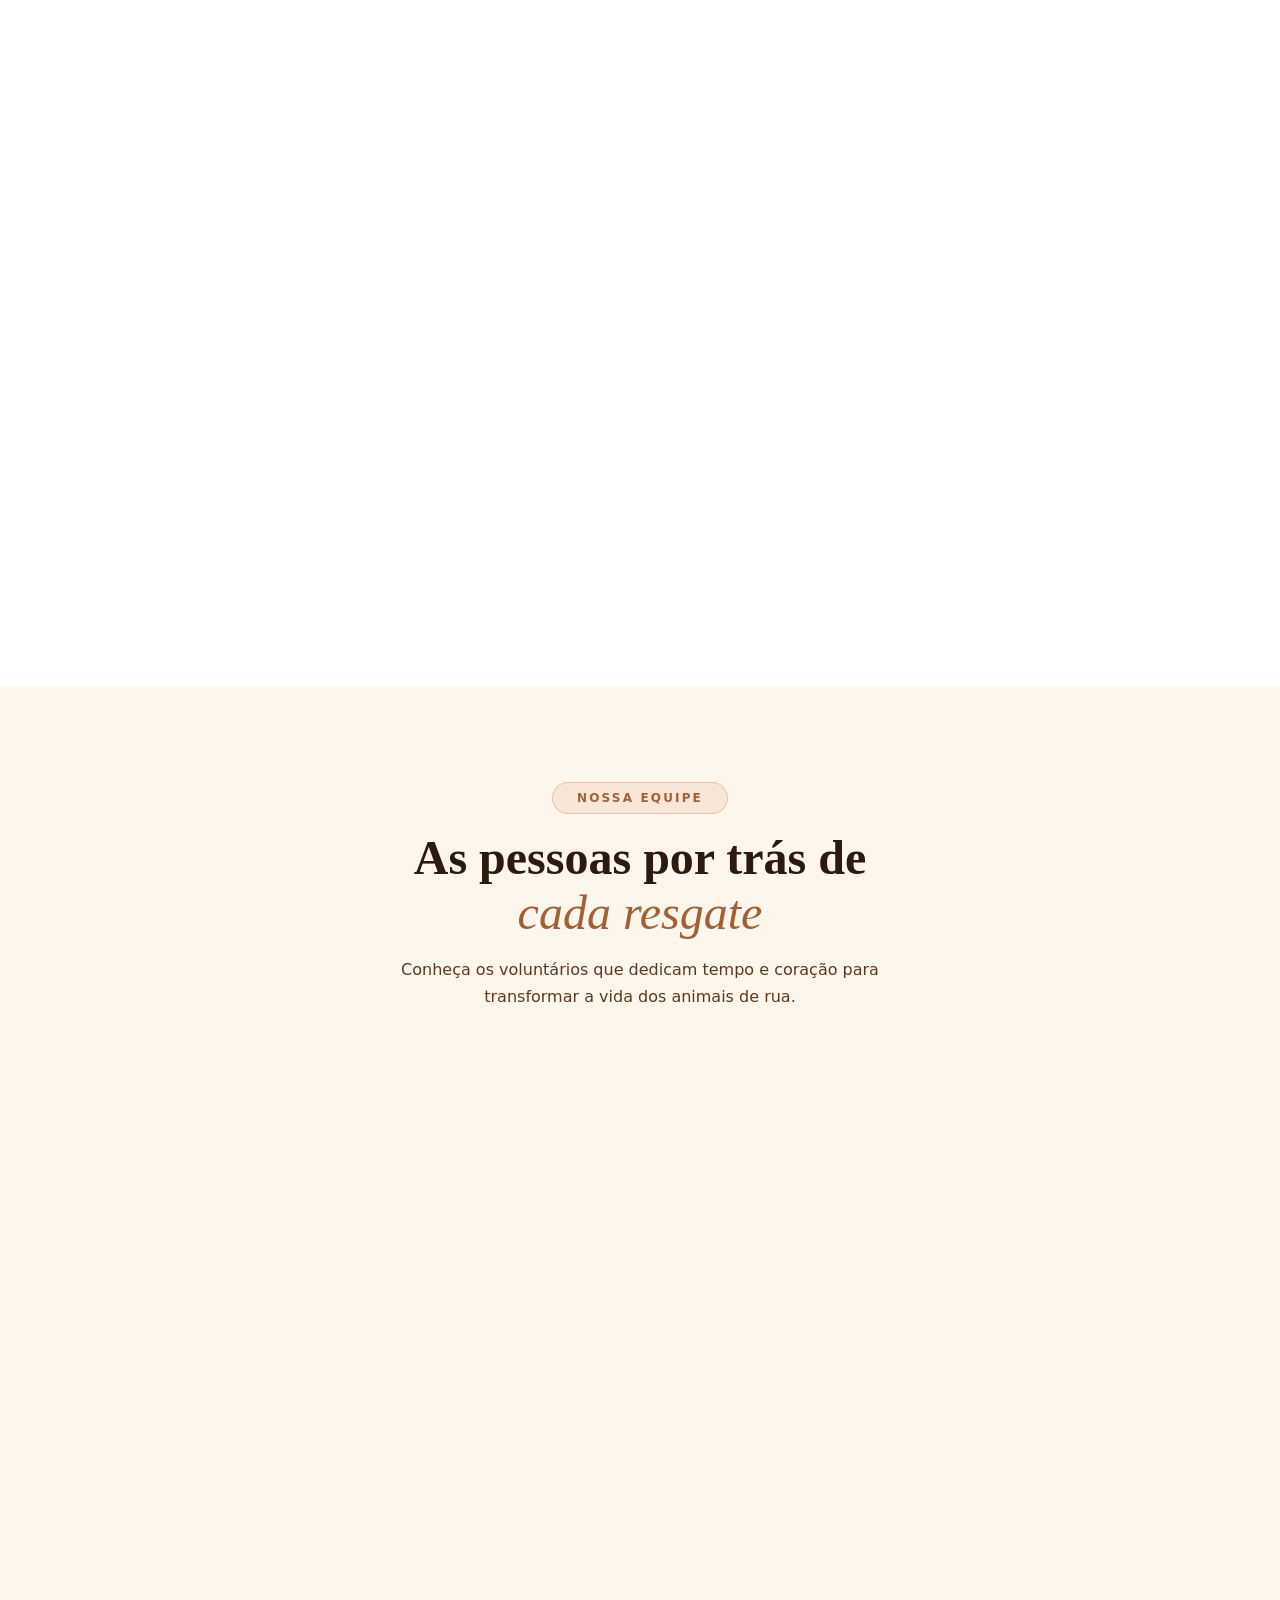
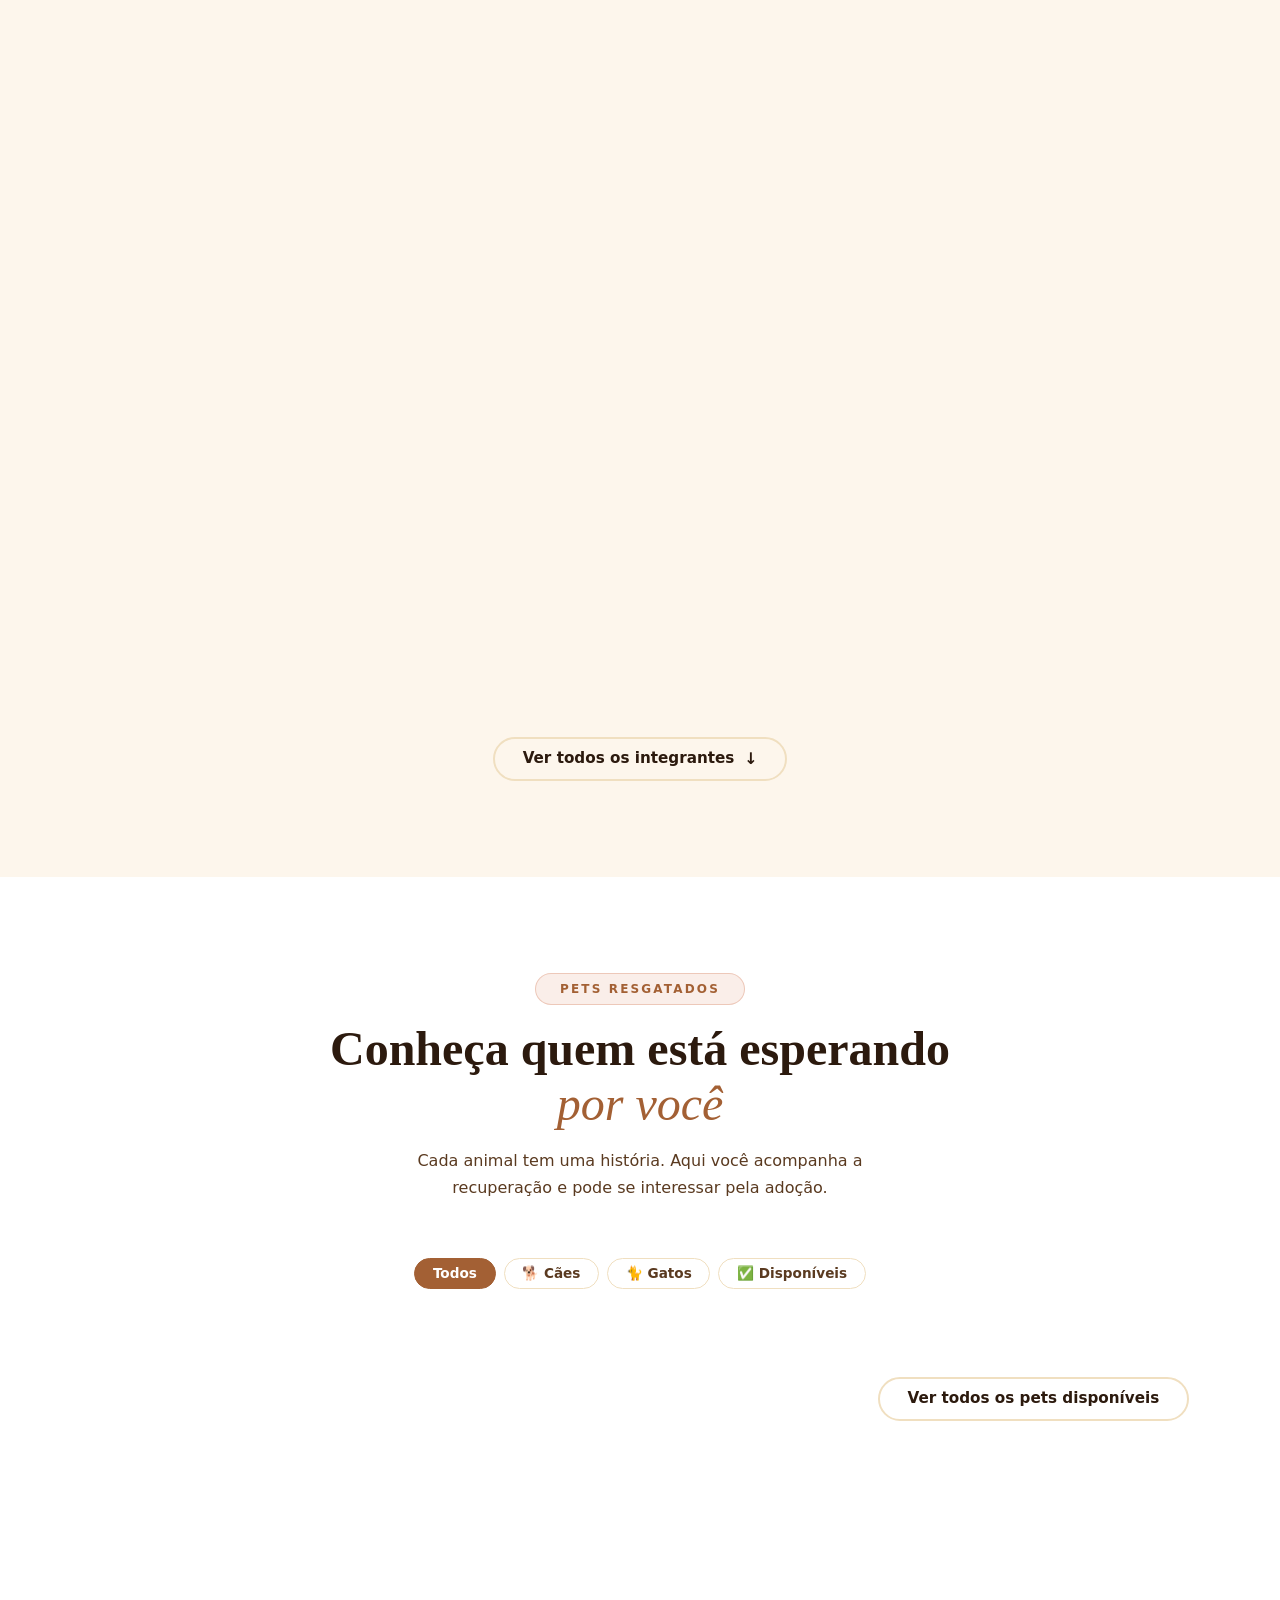
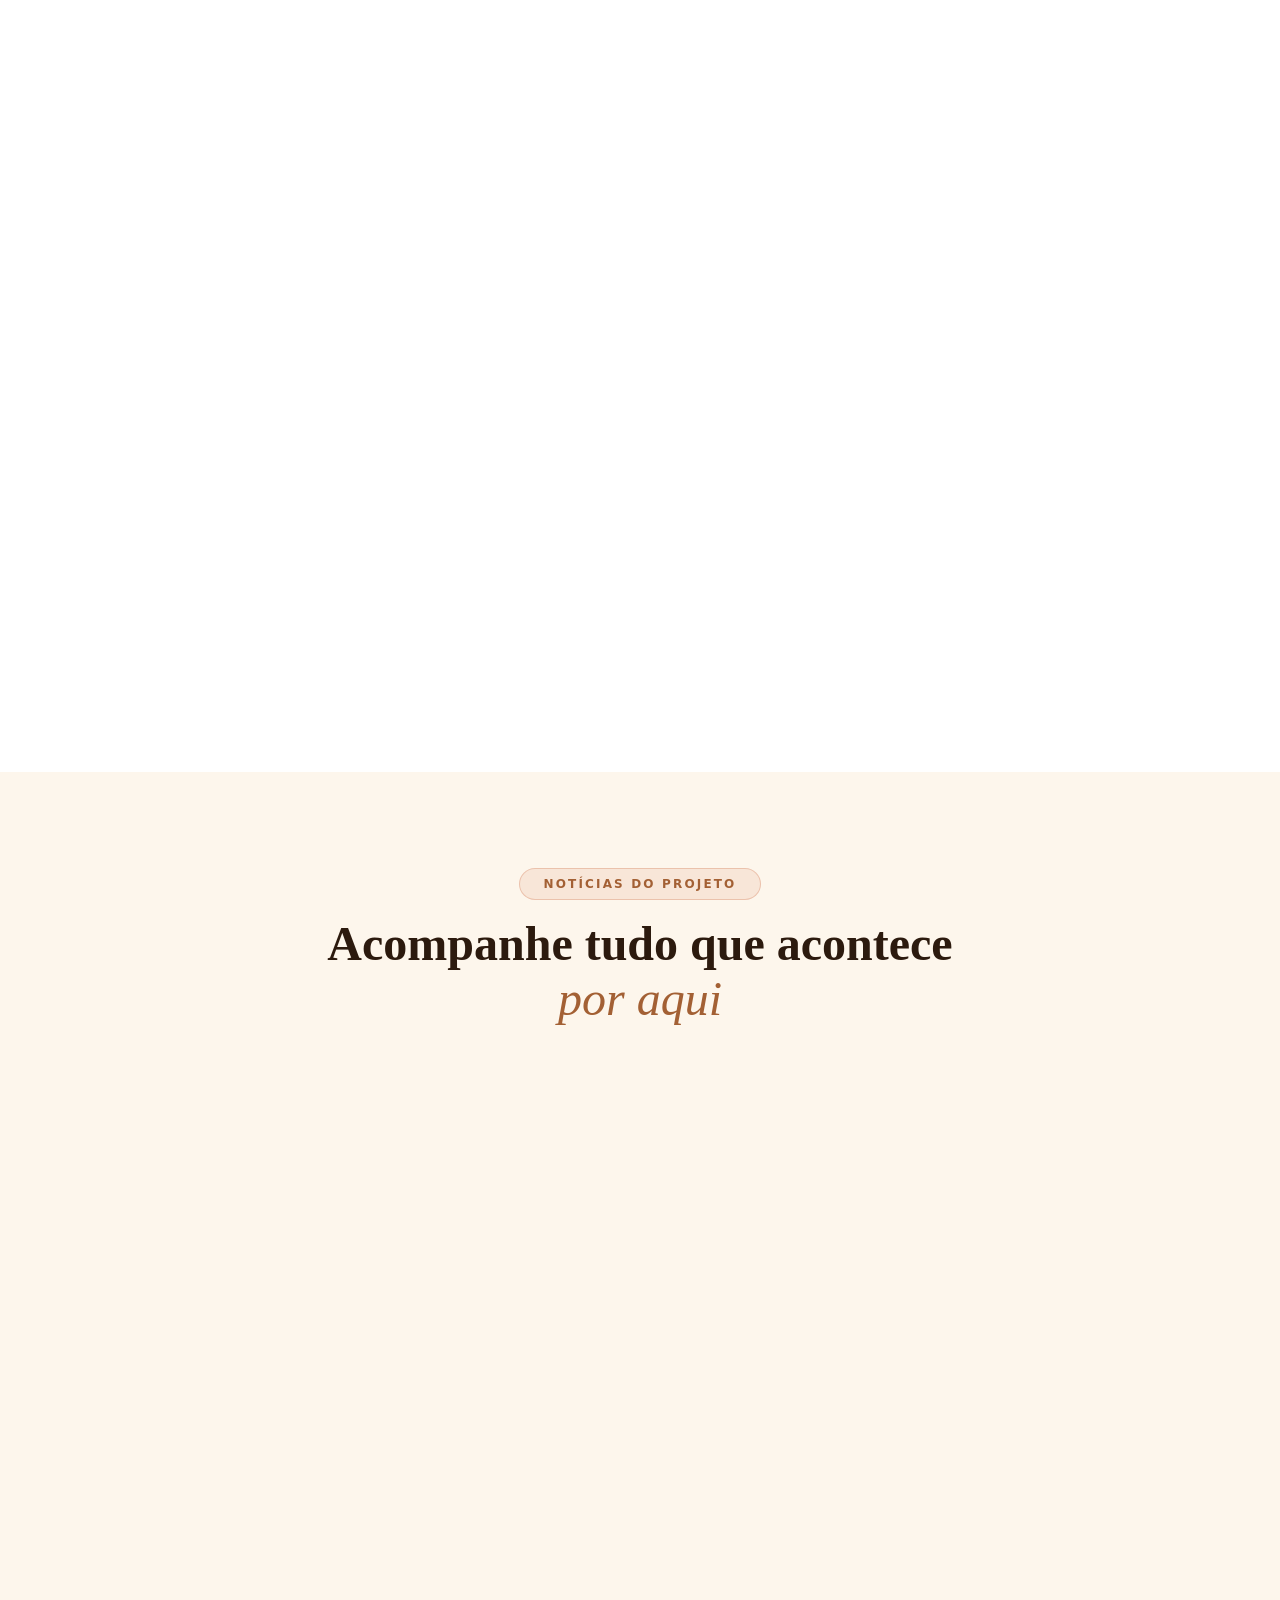
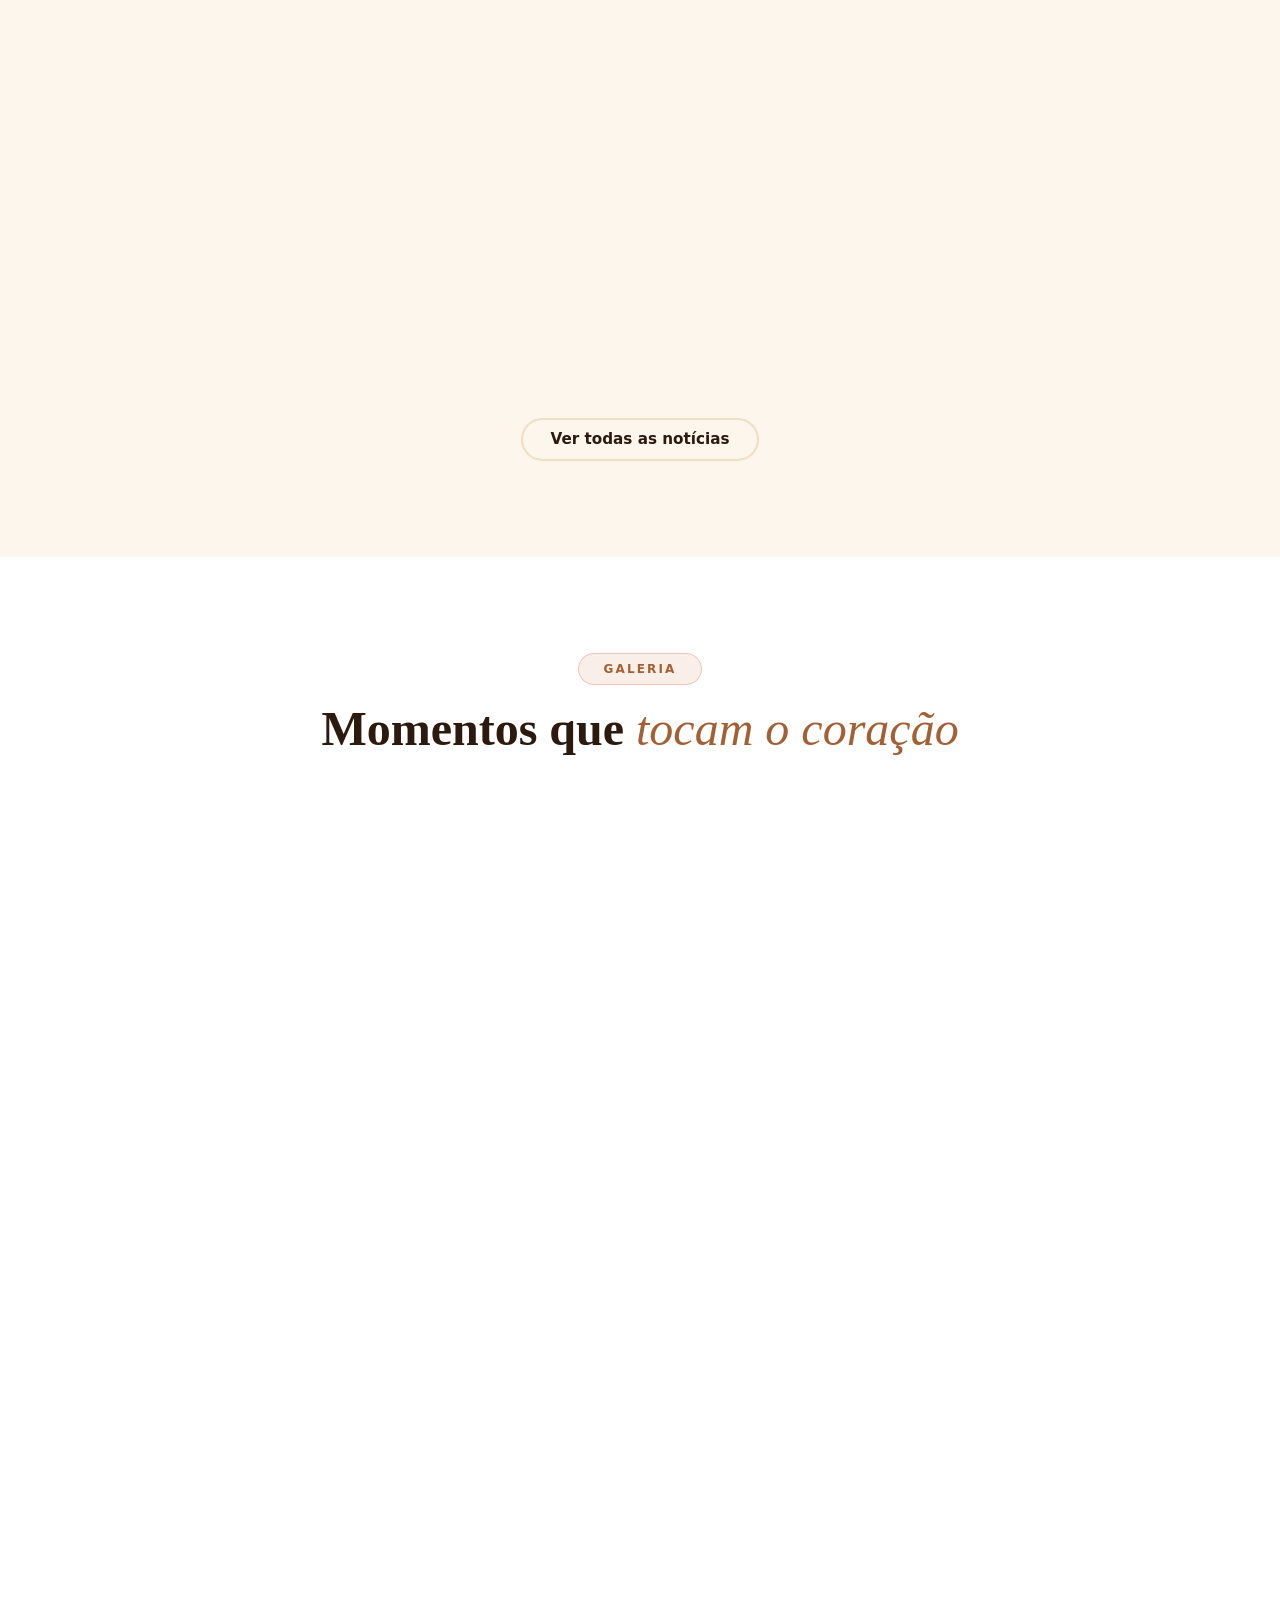
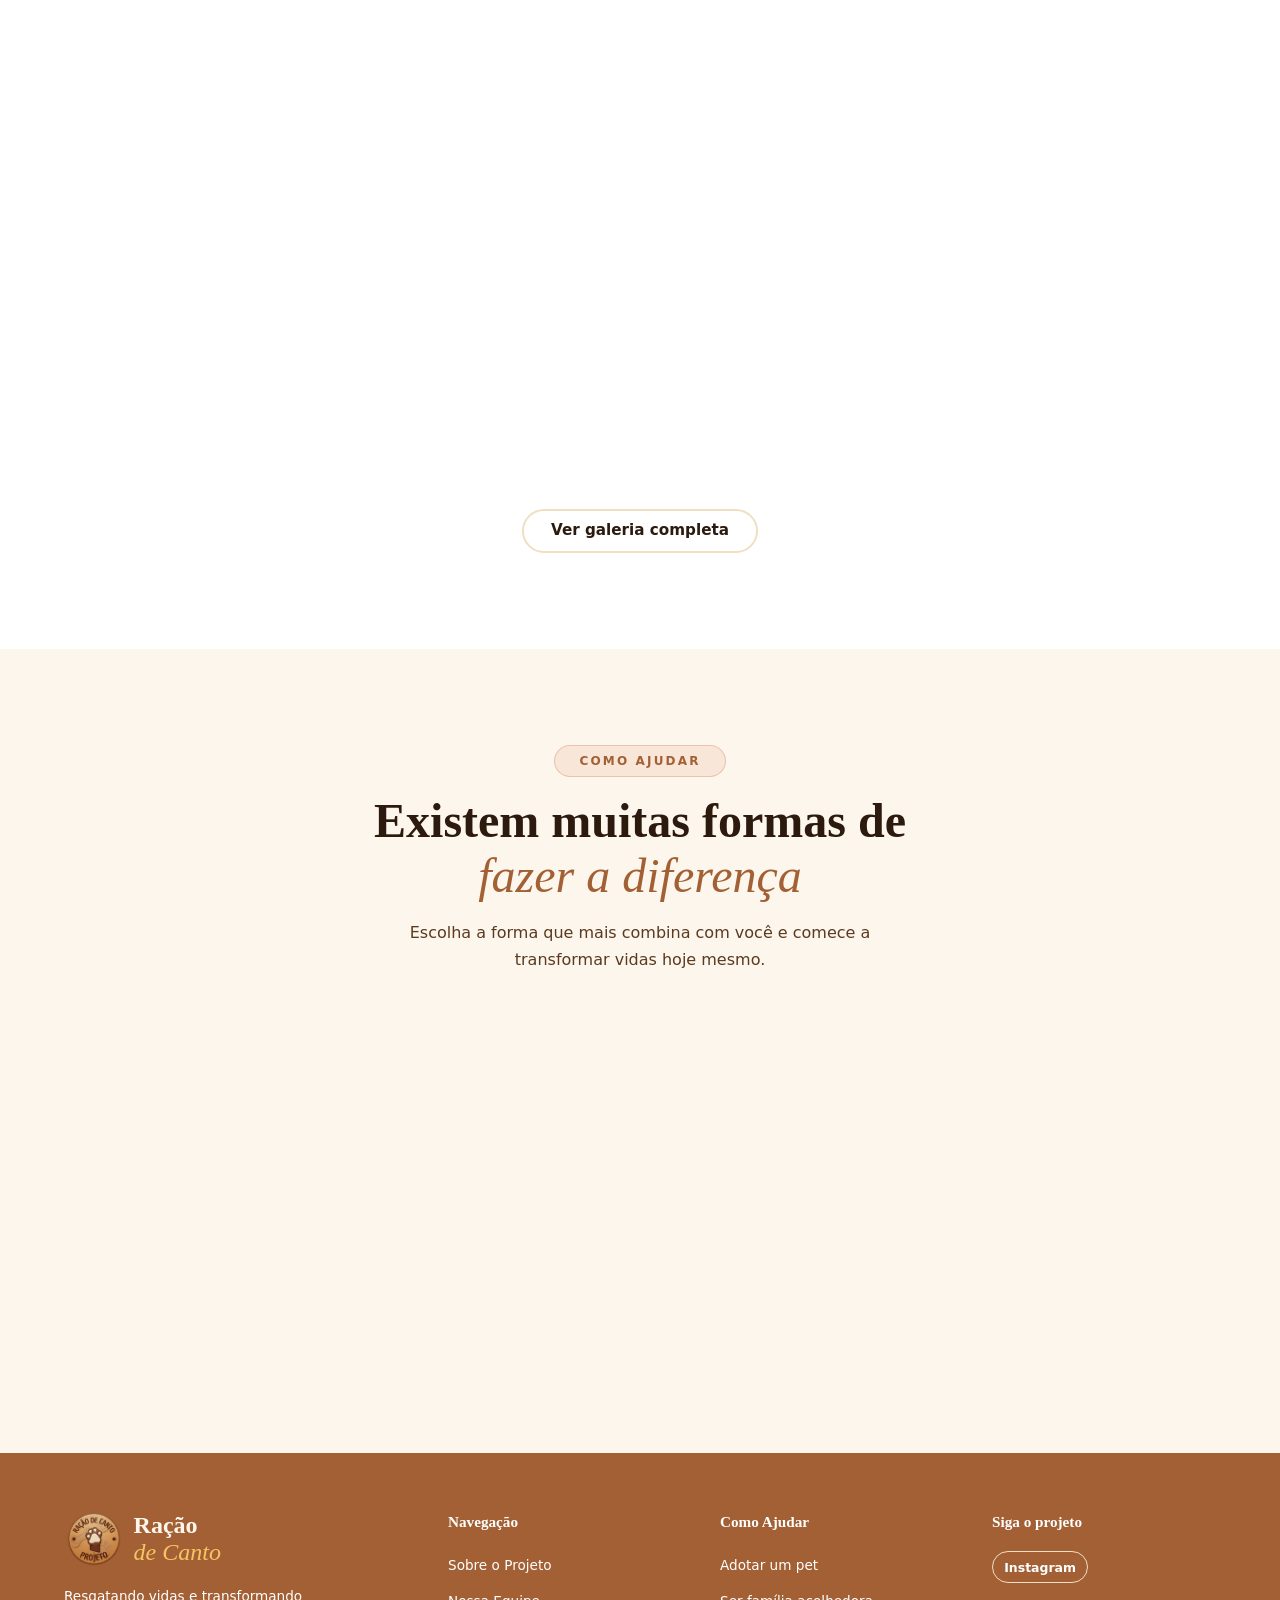
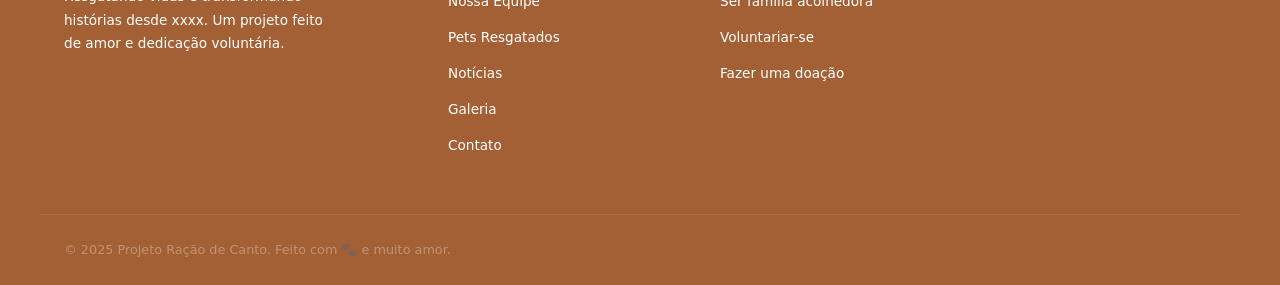
==== commit a4613e6d: "Adição Favicon" ====
--- a/Ração de Canto/index.html
+++ b/Ração de Canto/index.html
@@ -34,6 +34,7 @@
       rel="stylesheet"
     />
     <link rel="stylesheet" href="/Ração de Canto/css/Style.css" />
+    <link rel="icon" href="/Ração de Canto/assets/images/Logo.png" type="image/png">
   </head>
   <body>
     <!-- HEADER -->
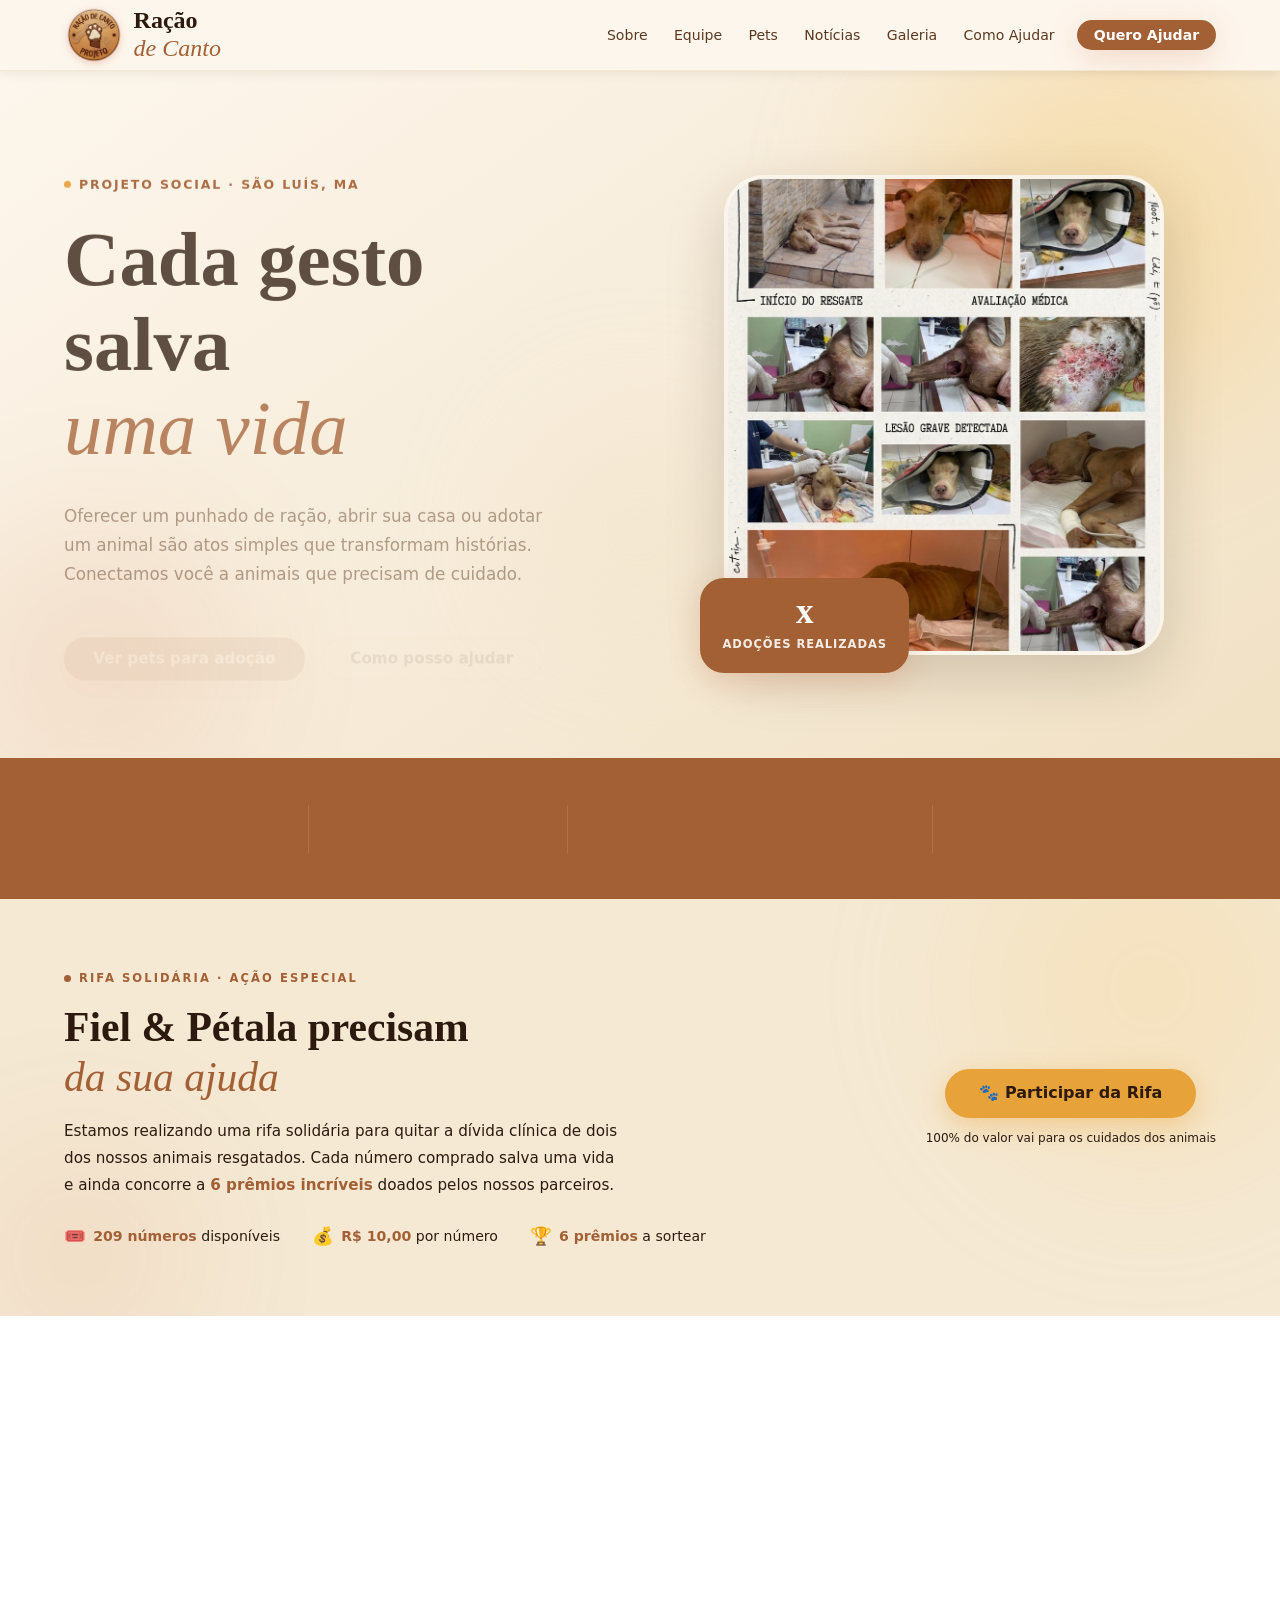
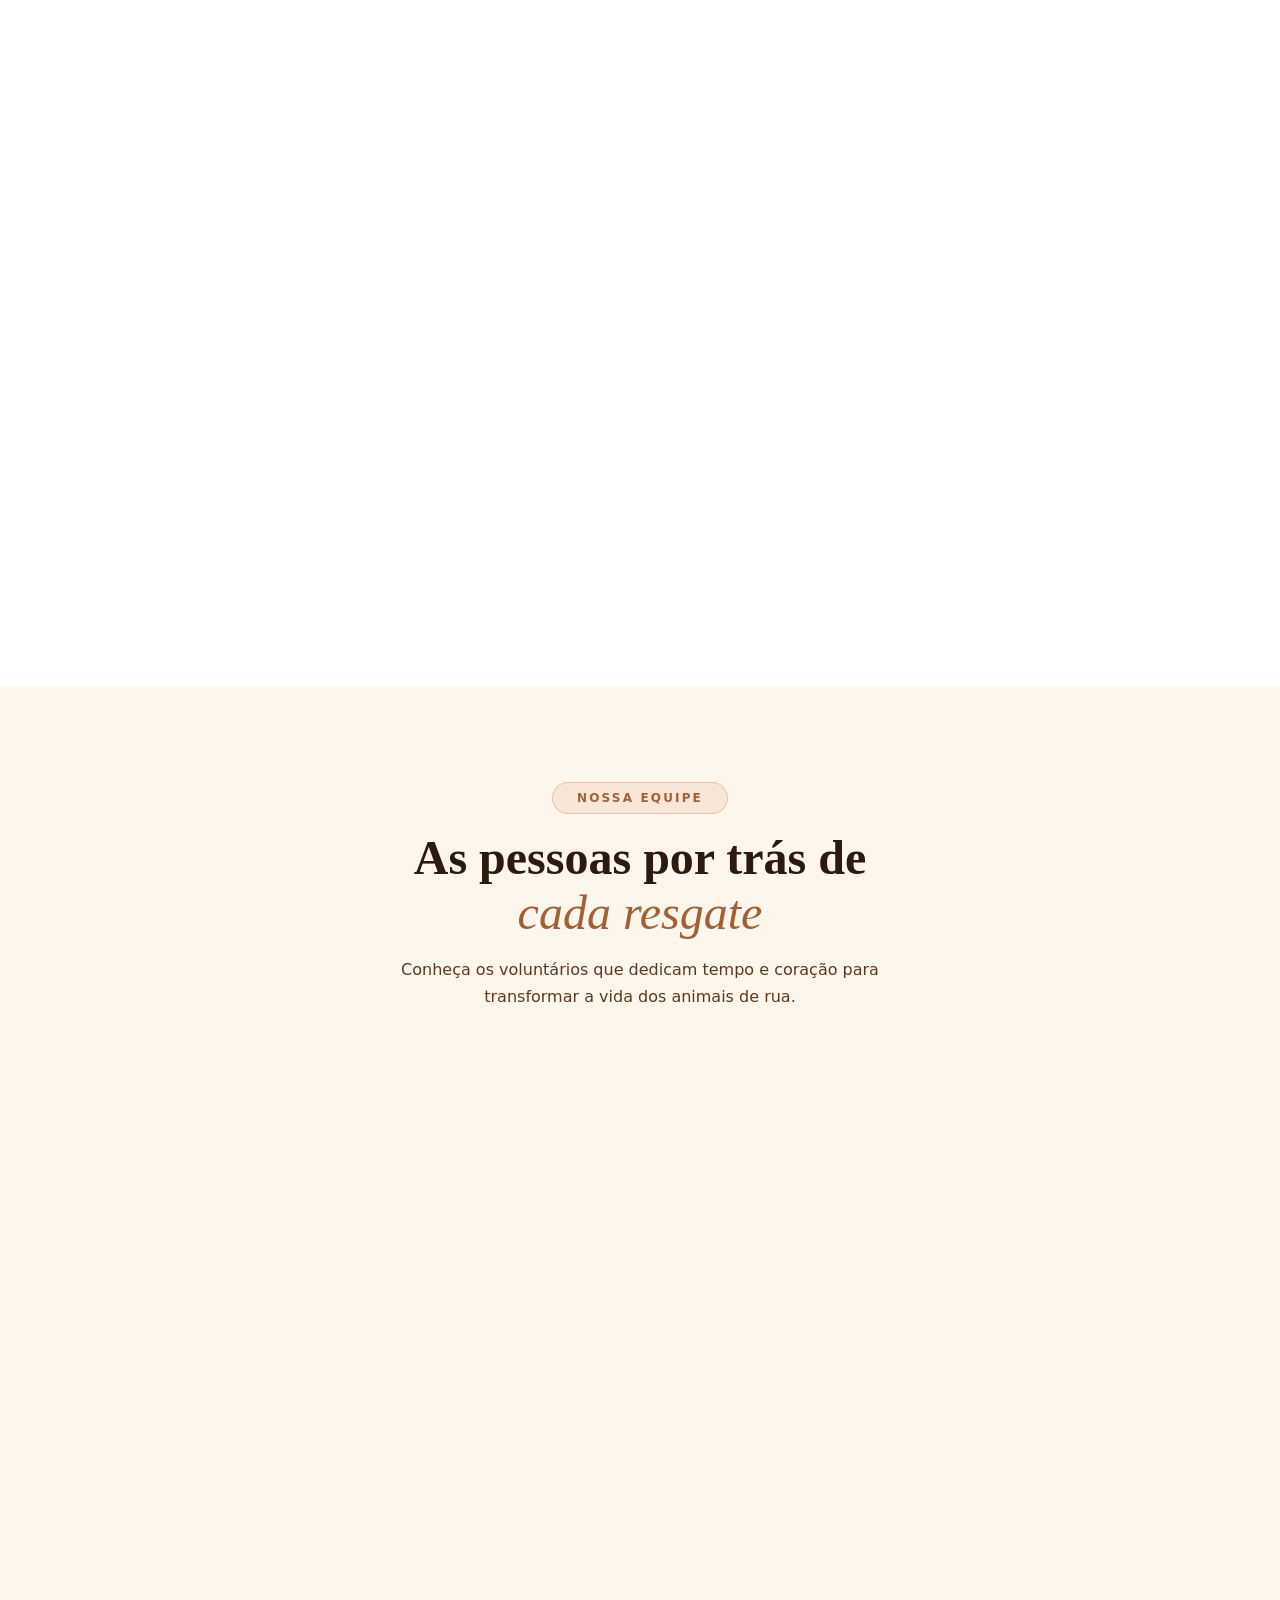
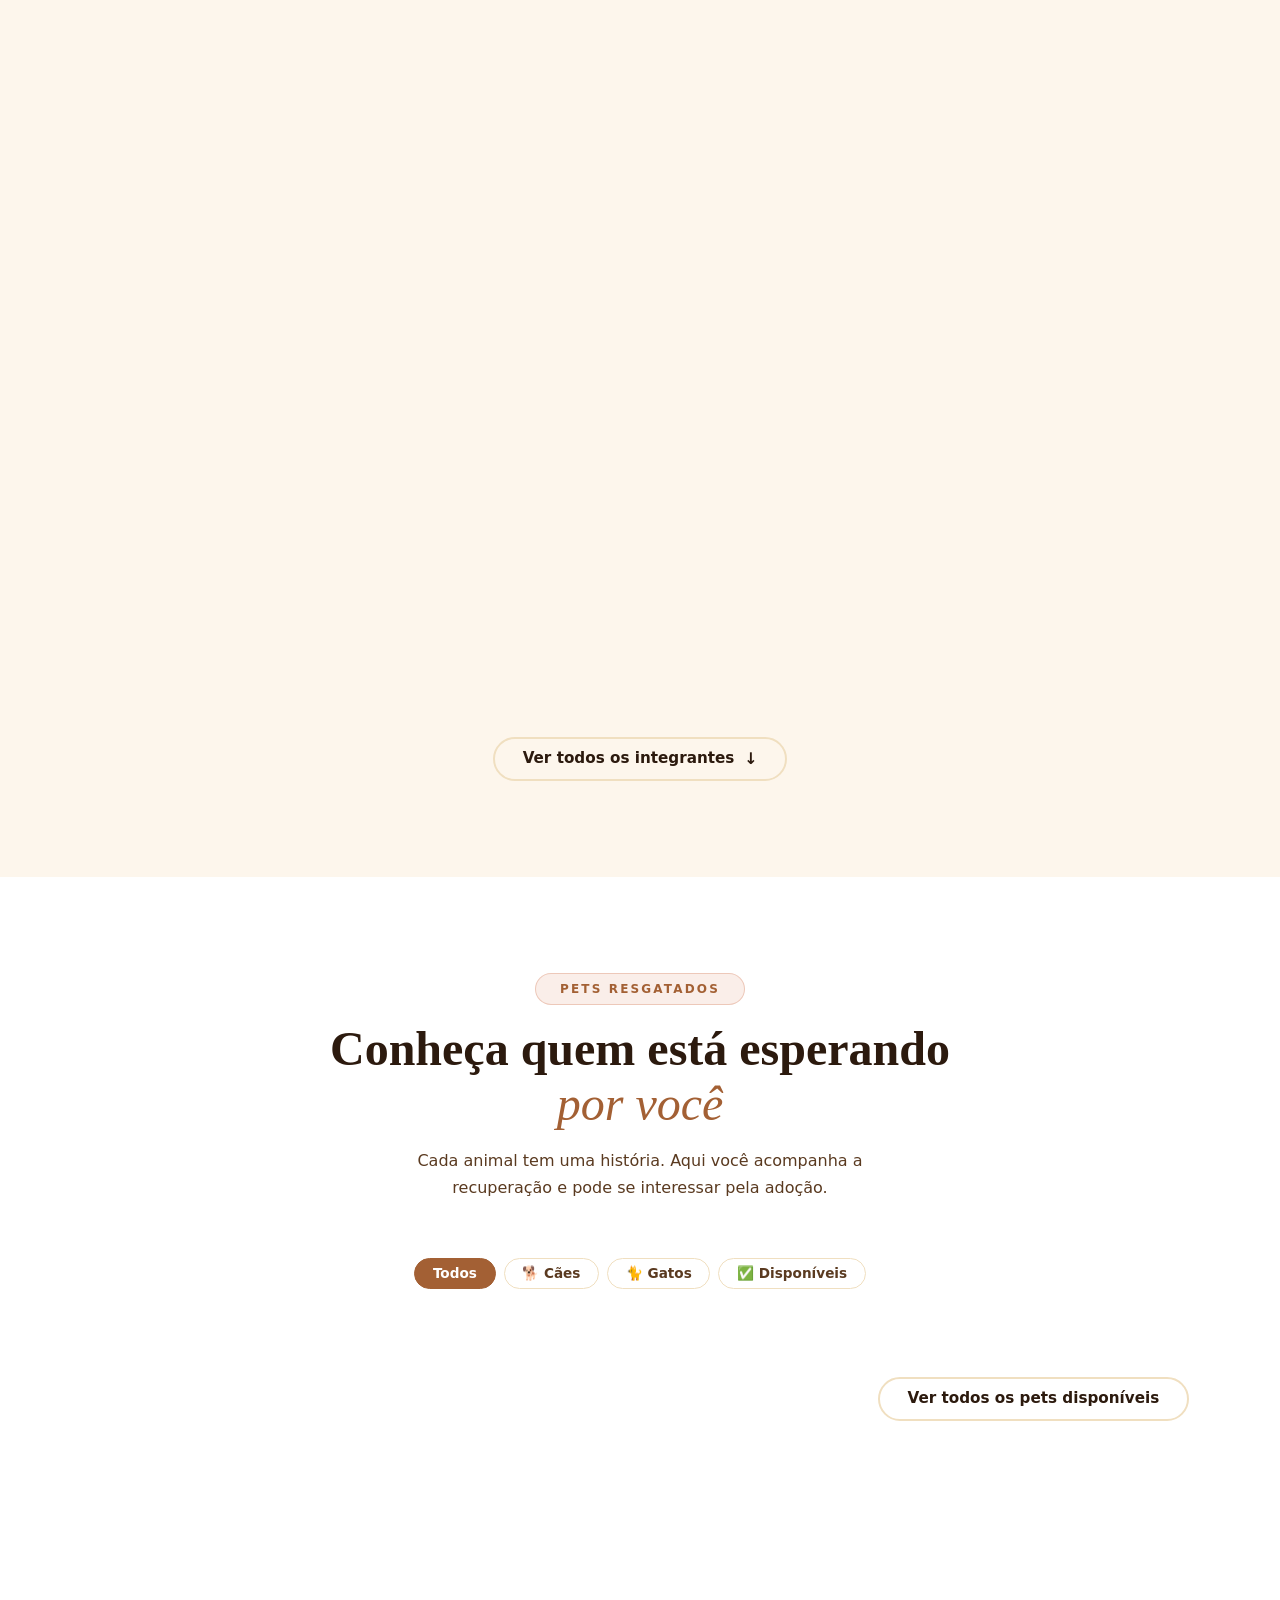
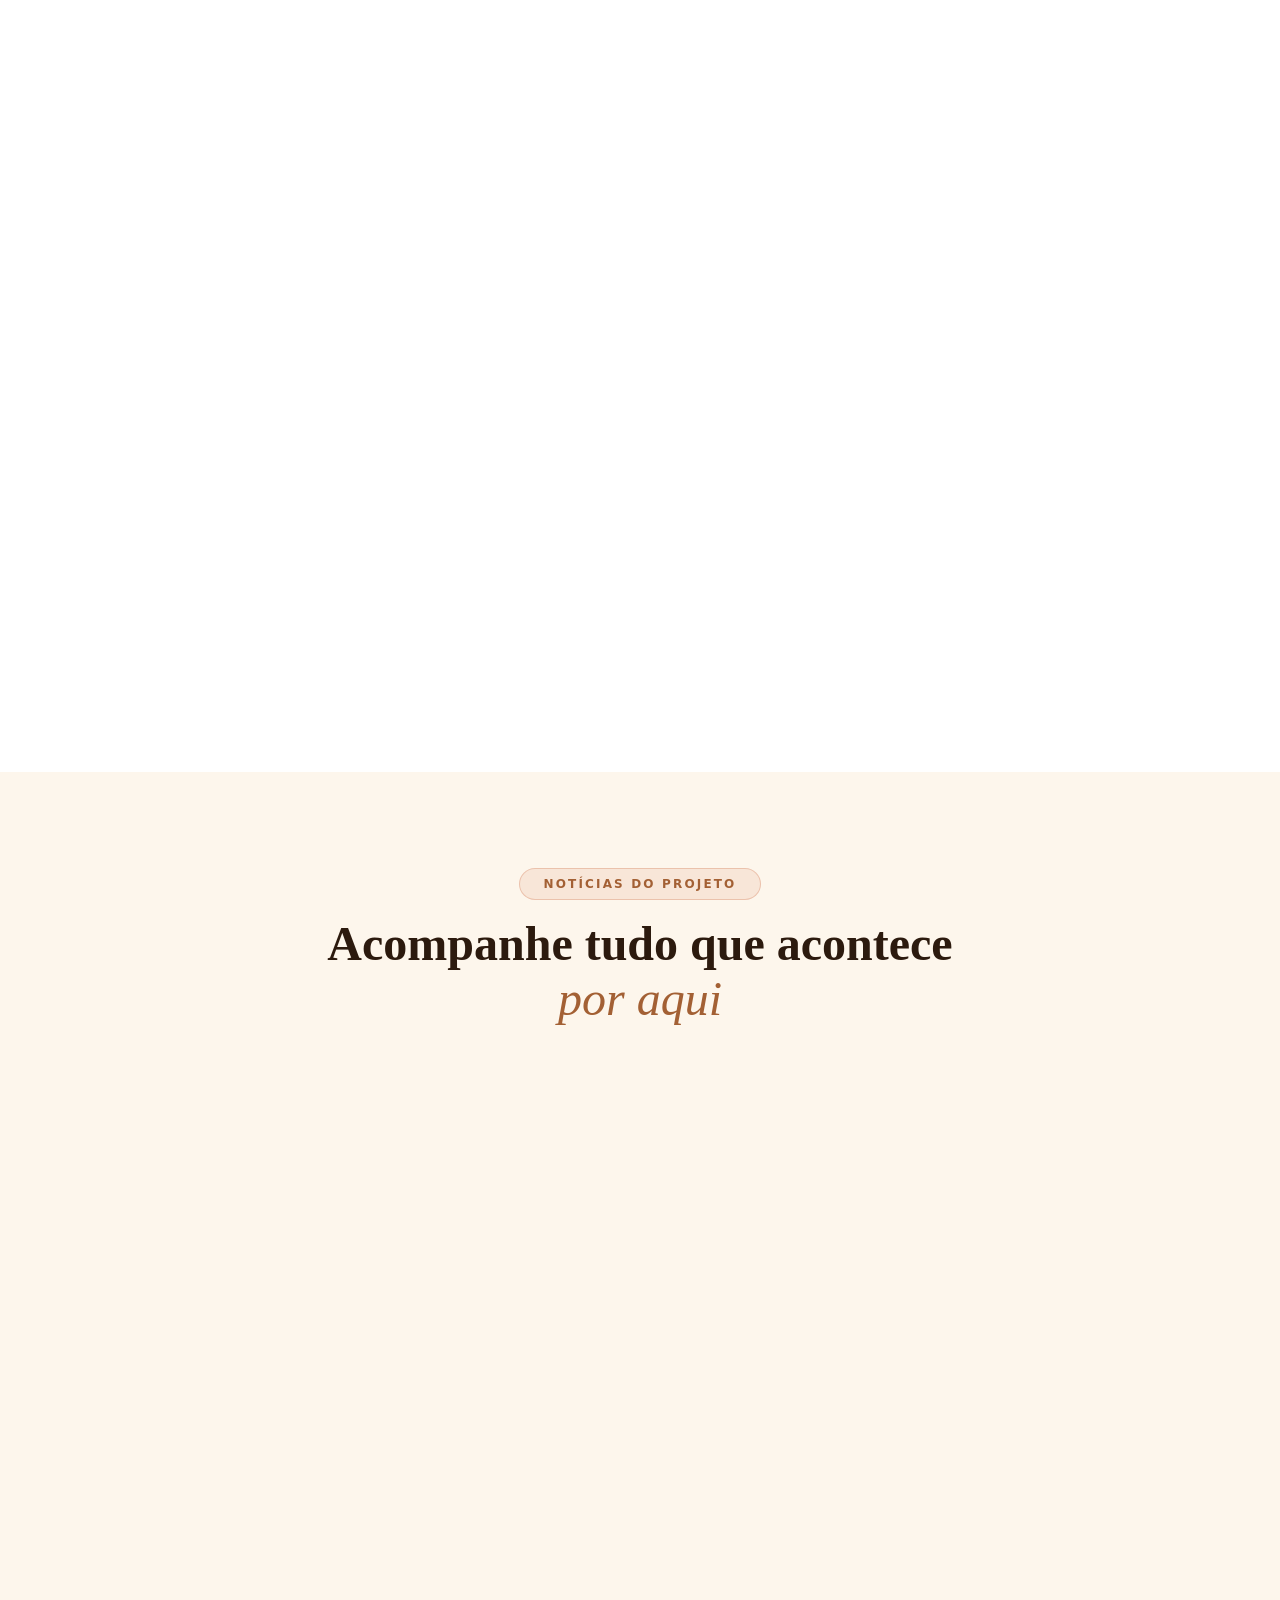
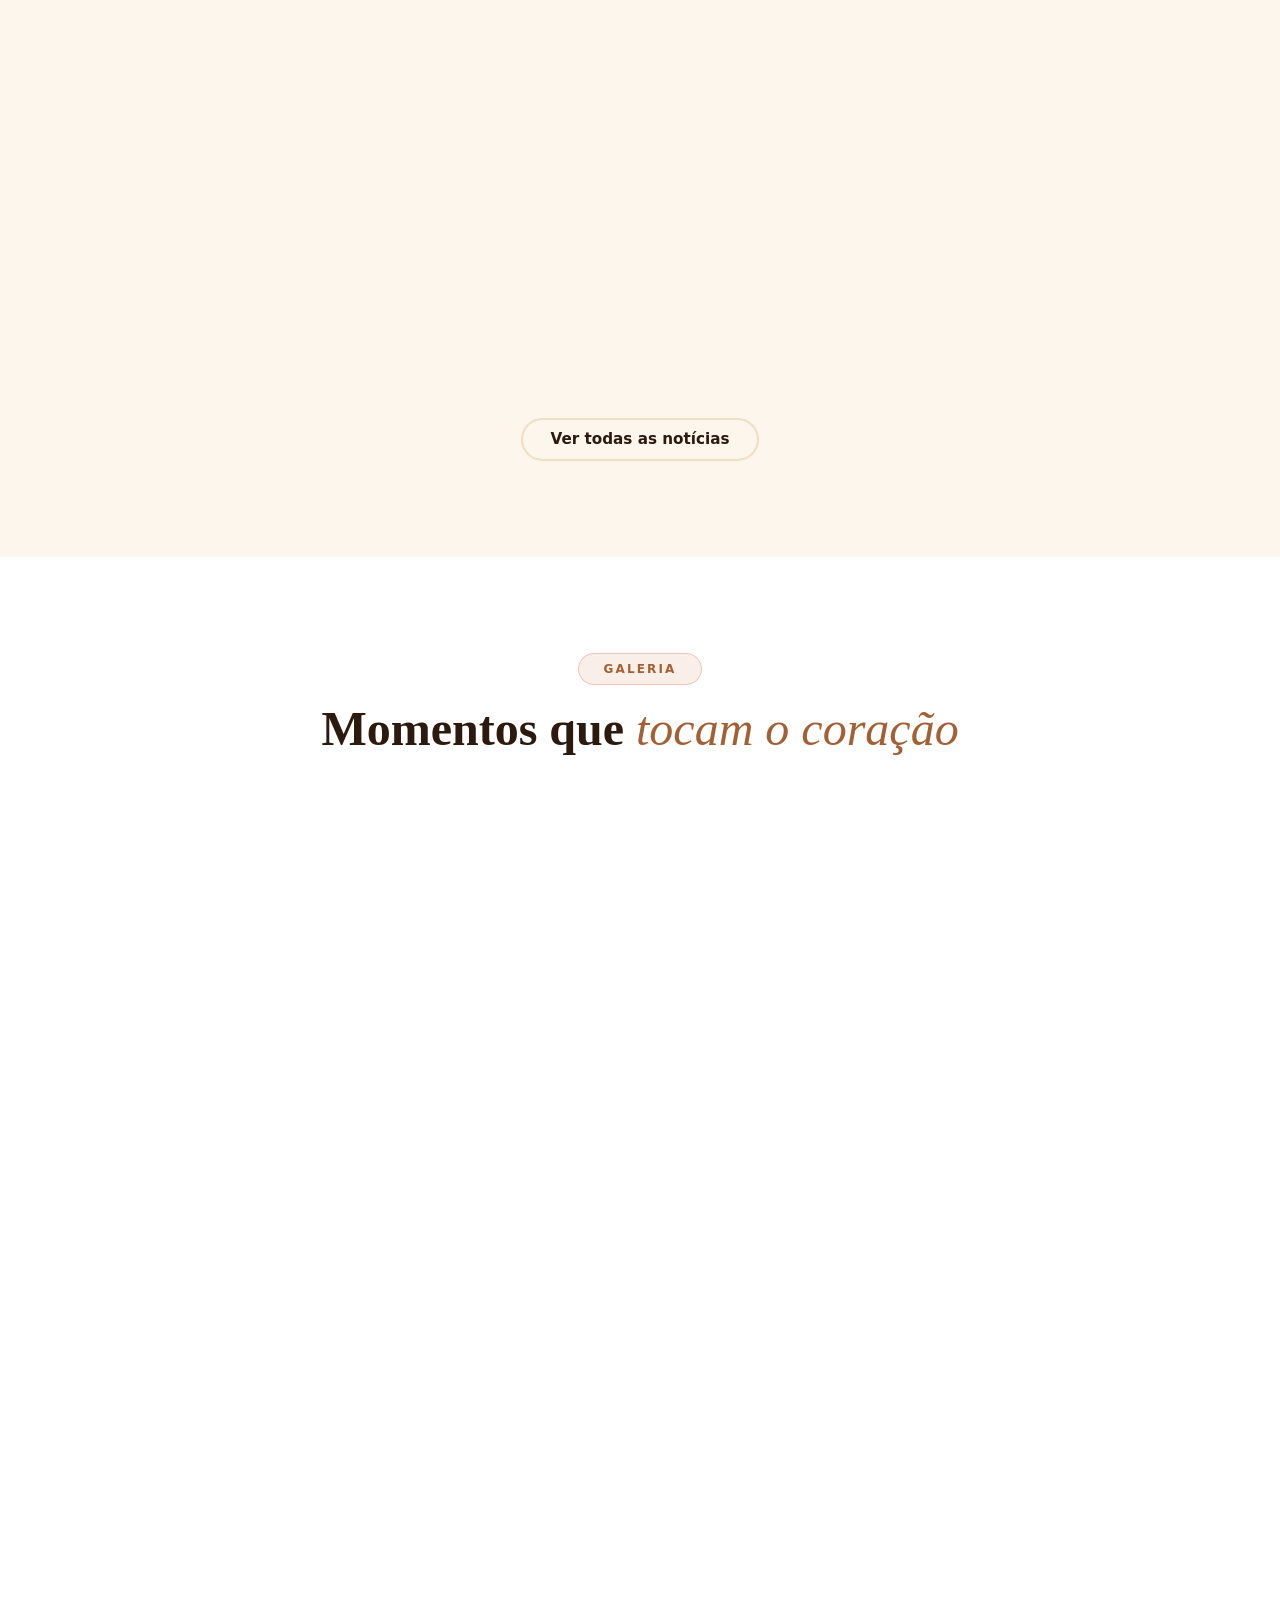
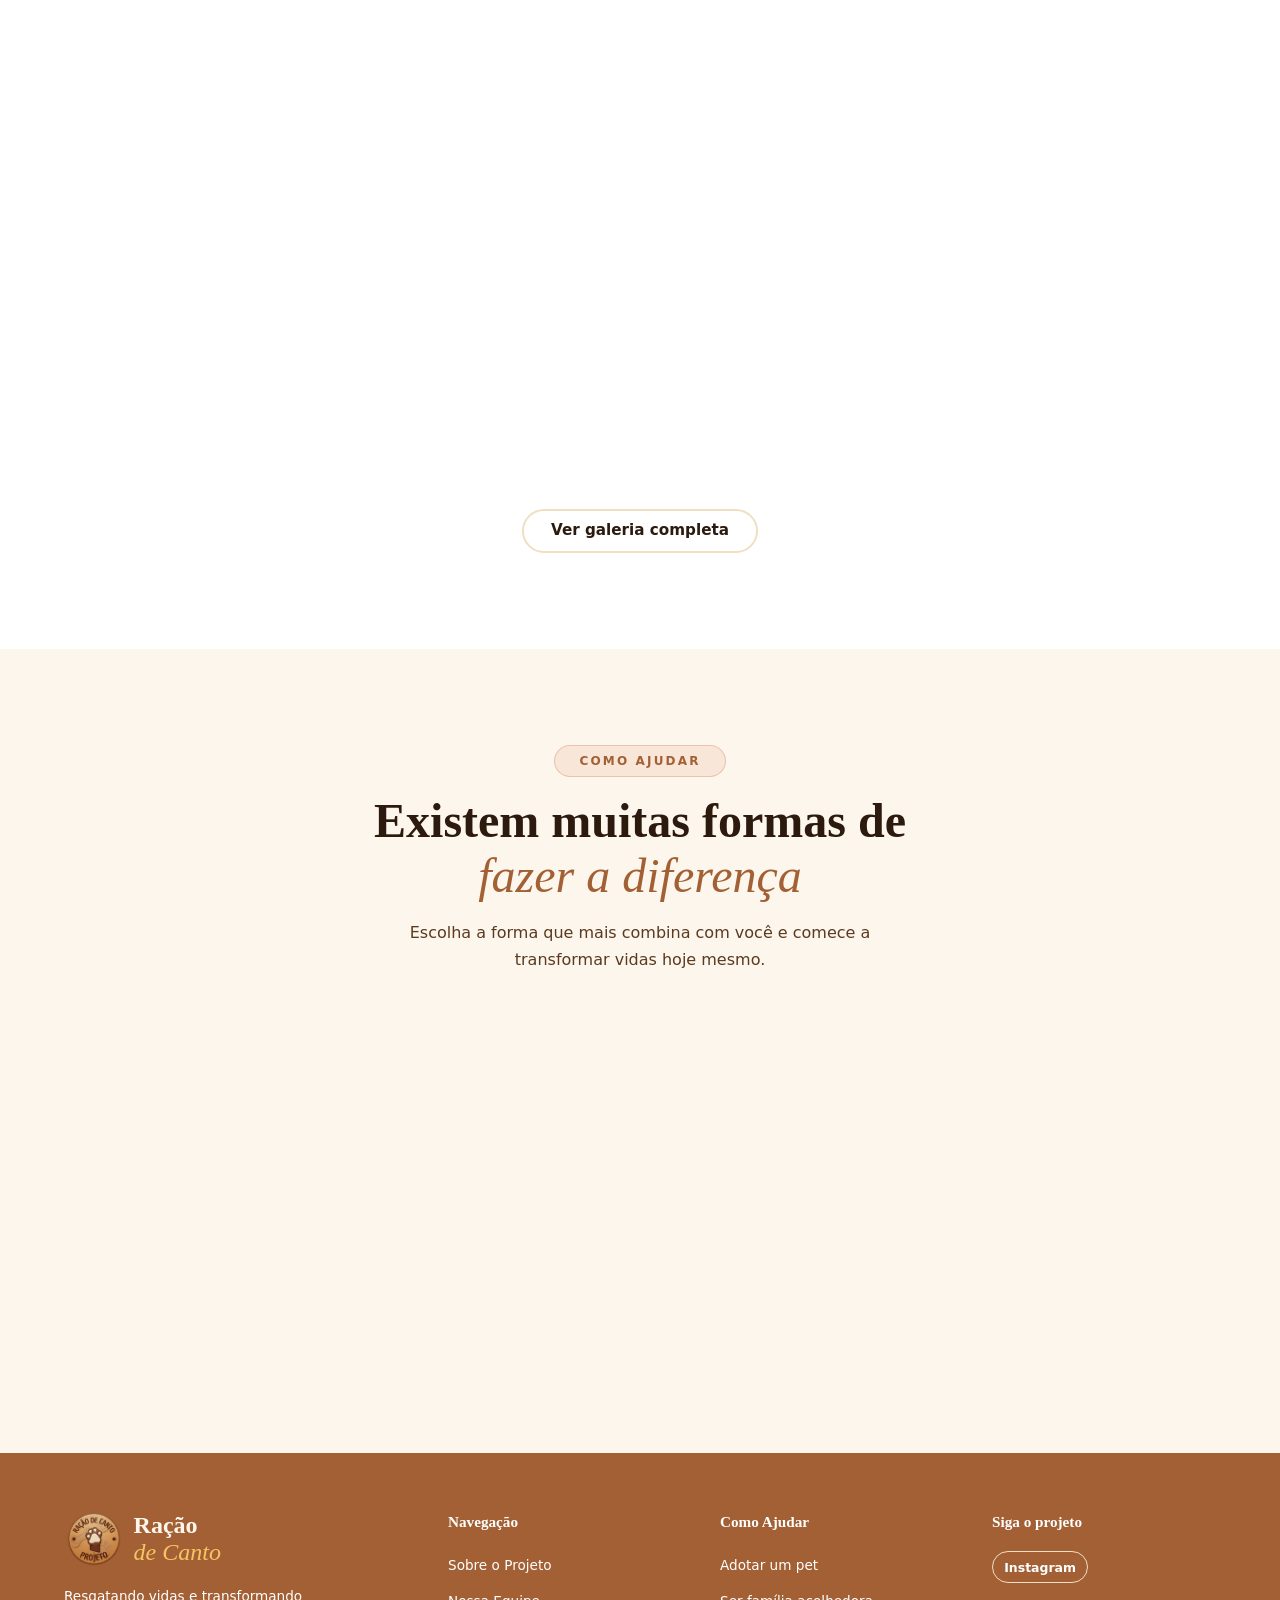
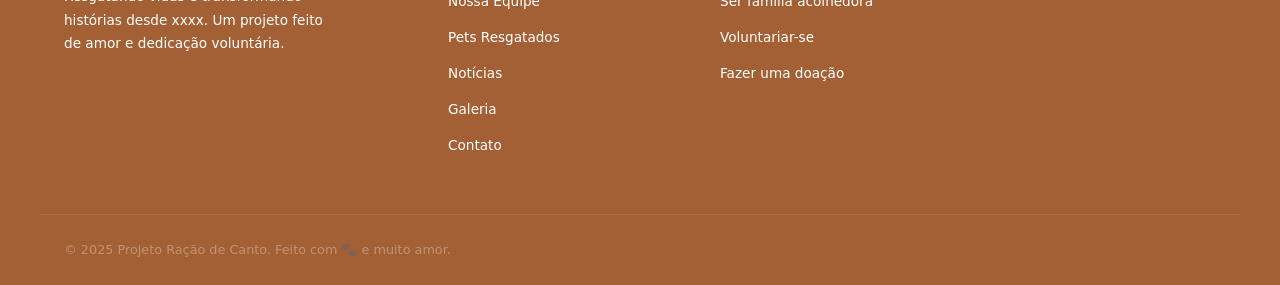
==== commit e66edcb0: "Alteração - Identação" ====
--- a/Ração de Canto/index.html
+++ b/Ração de Canto/index.html
@@ -41,7 +41,7 @@
     <header class="site-header" id="site-header">
       <div class="container header-inner">
         <a href="#inicio" class="logo" aria-label="Ração de Canto — início">
-         <img src="/Ração de Canto/assets/images/Logo.png" alt="" class="logo-paw">
+        <img src="/Ração de Canto/assets/images/Logo.png" alt="" class="logo-paw">
           <span class="logo-text">Ração<em>de Canto</em></span>
         </a>
 
